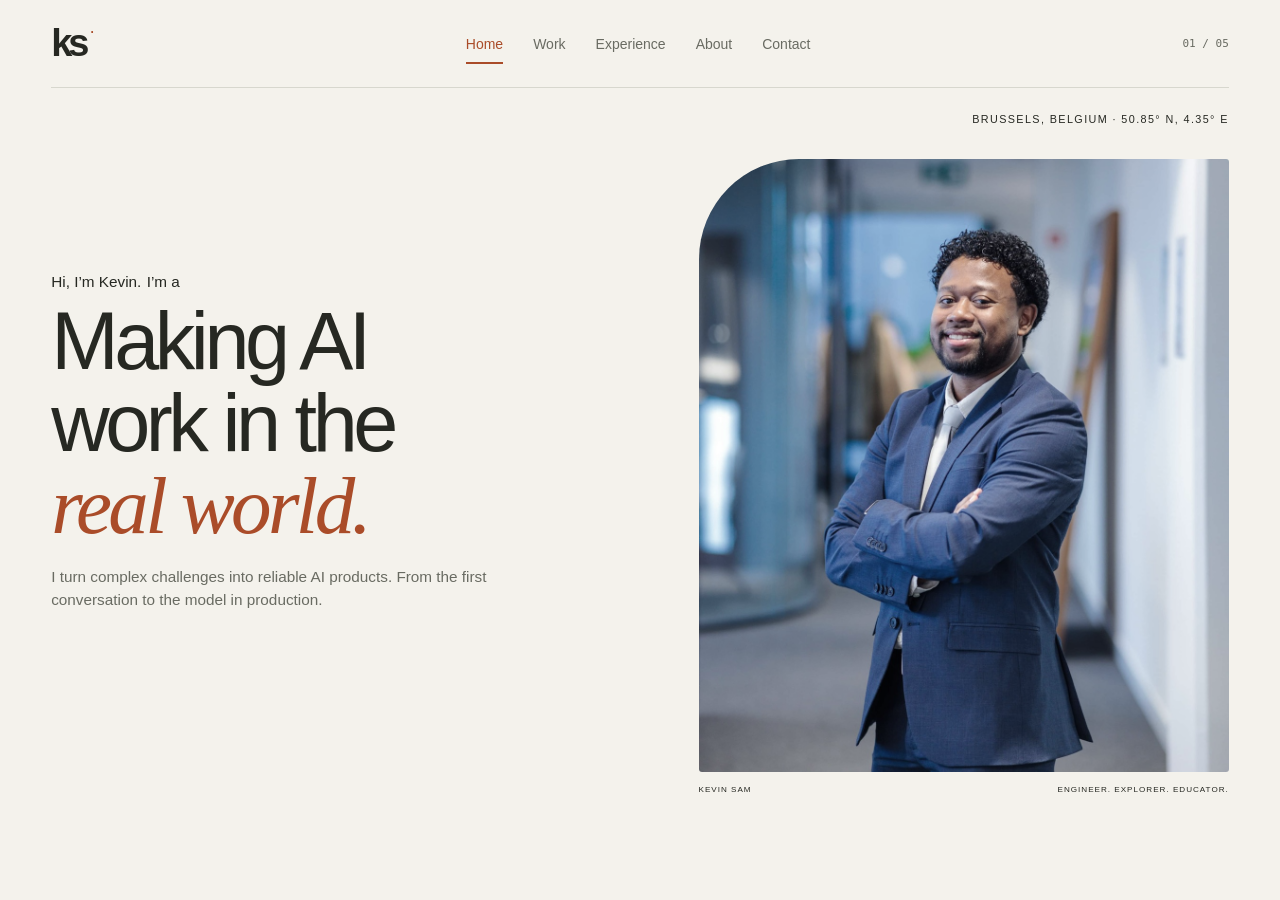
==== index.html @ be368ec9 "Initial portfolio site" ====
<!doctype html>
<html lang="en">
<head>
<meta charset="utf-8"><meta name="viewport" content="width=device-width, initial-scale=1">
<meta name="description" content="Kevin Sam — Forward Deployed AI Engineer in Brussels. Applied AI, machine learning, computer vision, and production systems.">
<meta name="theme-color" content="#f4f2ec"><title>Kevin Sam — Applied AI & Machine Learning</title>
<link rel="icon" href="assets/favicon.svg" type="image/svg+xml"><link rel="stylesheet" href="styles.css">
<script src="script.js" defer></script>
</head>
<body>
<a class="skip-link" href="#main">Skip to content</a>
<header class="header wrap"><a class="wordmark" href="#home" aria-label="Kevin Sam, home">ks<span aria-hidden="true">.</span></a><button class="menu-toggle" aria-expanded="false" aria-controls="slide-nav" aria-label="Open navigation menu"><span>Menu</span><span class="menu-symbol" aria-hidden="true">☰</span></button><nav id="slide-nav" aria-label="Slide navigation"><a href="#home">Home</a><a href="#work">Work</a><a href="#experience">Experience</a><a href="#about">About</a><a href="#contact">Contact</a></nav><span class="nav-counter" aria-hidden="true">01 / 05</span></header>
<main id="main" tabindex="-1">
<section id="home" class="hero wrap" aria-labelledby="hero-title">
<div class="hero-top"><span class="eyebrow location">BRUSSELS, BELGIUM · 50.85° N, 4.35° E</span></div>
<div class="hero-grid"><div class="hero-copy"><p class="intro"><span>Hi, I’m Kevin.</span> <span class="role-intro">I’m a <span class="role-rotation" aria-label="Data Scientist, ML Engineer, and Forward Deployed AI Engineer"><span aria-hidden="true">Data Scientist.</span><span aria-hidden="true">ML Engineer.</span><span aria-hidden="true">Forward Deployed AI Engineer.</span></span></span></p><h1 id="hero-title">Making AI<br>work in the<br><em>real world.</em></h1><p class="hero-description">I turn complex challenges into reliable AI products. From the first conversation to the model in production.</p></div><figure class="portrait"><img src="assets/kevin-sam.jpg" alt="Kevin Sam smiling, wearing a blue suit" width="1119" height="1400" fetchpriority="high"><figcaption><span>KEVIN SAM</span><span>ENGINEER. EXPLORER. EDUCATOR.</span></figcaption></figure></div>

</section>
<section id="work" class="section wrap" aria-labelledby="work-title"><div class="section-heading"><div><p class="eyebrow">01 / SELECTED WORK</p><h2 id="work-title">From possibility <br>to practice<span class="accent">.</span></h2></div><p>Applied AI across pharmaceutical manufacturing, critical infrastructure, and immersive technology.</p></div>
<div class="projects">
<article class="project"><div class="project-visual forecasting" aria-hidden="true"><div class="visual-top"><span>01 / TIME-SERIES</span><span>GSK</span></div><svg viewBox="0 0 500 170"><path class="grid" d="M0 30H500M0 85H500M0 140H500M75 0V170M175 0V170M275 0V170M375 0V170M475 0V170"/><path class="signal" d="M0 125L20 116 40 122 60 89 80 97 100 82 120 101 140 70 160 77 180 52 200 66 220 49 240 76 260 59 280 38 300 50 320 27"/><path class="prediction" d="M320 27L340 39 360 20 380 32 400 13 420 24 440 10 460 20 480 4 500 15"/><circle cx="320" cy="27" r="5"/></svg><span class="visual-caption">PATTERNS → PREDICTIONS</span></div><div class="project-info"><p class="eyebrow">PHARMACEUTICAL MANUFACTURING</p><h3>Forecasting & anomaly detection</h3><p>Developing predictive forecasting and real-time anomaly detection solutions for pharmaceutical manufacturing at GSK.</p><div class="tags"><span>Time-series</span><span>Machine learning</span></div></div></article>
<article class="project"><div class="project-visual vision" aria-hidden="true"><div class="visual-top"><span>02 / COMPUTER VISION</span><span>INFRABEL</span></div><div class="tracks"><i></i><i></i><i></i><i></i><i></i></div><div class="detection"><span>COMPONENT DETECTION</span><b>+</b></div><span class="visual-caption">SEE → UNDERSTAND</span></div><div class="project-info"><p class="eyebrow">RAILWAY INFRASTRUCTURE</p><h3>Seeing the details that matter</h3><p>Fine-tuned YOLO models on custom-annotated datasets for automated railway component defect detection.</p><div class="tags"><span>YOLO</span><span>LabelStudio</span><span>FiftyOne</span></div></div></article>
<article class="project"><div class="project-visual retrieval" aria-hidden="true"><div class="visual-top"><span>03 / GENERATIVE AI</span><span>GSK</span></div><svg class="rag-diagram" viewBox="0 0 380 220" role="img" aria-label="GSK document context and a user prompt feed an AI system, which returns an answer to users">
<defs><marker id="rag-arrow" markerWidth="7" markerHeight="7" refX="6" refY="3.5" orient="auto"><path d="m0 0 7 3.5-7 3.5" fill="currentColor"/></marker></defs>
<g fill="none" stroke="currentColor" stroke-width="1.8" stroke-linecap="round" stroke-linejoin="round">
<ellipse cx="48" cy="83" rx="24" ry="8"/><path d="M24 83v36c0 11 48 11 48 0V83M24 101c0 11 48 11 48 0"/>
<path d="M80 104h57" marker-end="url(#rag-arrow)"/>
<rect x="147" y="71" width="85" height="67" rx="13"/>
<!-- Brain on the left, computer circuitry on the right. -->
<path d="M189 83c-8-8-17-1-16 6-12-1-15 13-7 19-7 10 1 20 11 17 3 6 8 6 12 2V83ZM174 91c7 0 8 7 4 11m-12 6c7-2 12 2 11 8m0 9 5-6M197 85h22v20h-22zM208 105v9m-10 0h20M197 122h20m-19 6h9"/>
<path d="M241 104h57" marker-end="url(#rag-arrow)"/>
<circle cx="334" cy="91" r="13"/><path d="M309 128c0-28 50-28 50 0Z"/>
<rect x="144" y="13" width="91" height="29" rx="8"/><path d="M189 45v18" marker-end="url(#rag-arrow)"/>
</g><g fill="currentColor" text-anchor="middle" font-family="Arial, sans-serif" font-size="12"><text x="189" y="32">User prompt</text><text x="48" y="154">GSK document</text><text x="48" y="170">context</text><text x="189" y="160">AI</text><text x="334" y="160">Users</text><text x="270" y="91" font-size="10">Answer</text></g></svg><span class="visual-caption">CONTEXT → KNOWLEDGE</span></div><div class="project-info"><p class="eyebrow">APPLIED GENERATIVE AI</p><h3>Connecting knowledge with AI</h3><p>Developing retrieval-augmented generation systems, including a RAG anomaly platform, for pharmaceutical manufacturing.</p><div class="tags"><span>RAG</span><span>LLM systems</span></div></div></article>
<article class="project"><div class="project-visual spatial" aria-hidden="true"><div class="visual-top"><span>04 / IMMERSIVE TECHNOLOGY</span><span>INFRABEL</span></div><img class="unity-logo" src="assets/unity.svg" alt="Unity"><span class="visual-caption">GESTURE → MOVEMENT</span></div><div class="project-info"><p class="eyebrow">XR RESEARCH & ENGINEERING</p><h3>A more natural way to move</h3><p>Designed a novel hand-gesture VR locomotion system in Unity and C#, with a focus on reducing motion sickness.</p><div class="tags"><span>Unity</span><span>C#</span><span>Virtual reality</span></div></div></article>
</div><p class="work-note">Selected professional contributions. Visuals are conceptual illustrations.</p></section>
<section id="experience" class="experience section"><div class="wrap"><div class="section-heading"><div><p class="eyebrow">02 / EXPERIENCE</p><h2 id="experience-title">Built through <br>experience<span class="accent">.</span></h2></div></div>
<div class="experience-list">
<details name="career" open><summary><span class="exp-date">FEB 2025 — PRESENT</span><span class="exp-role"><strong>Forward Deployed AI Engineer</strong><span>GSK <span class="muted">via Cognizant</span></span></span><span class="exp-toggle" aria-hidden="true"></span></summary><div class="exp-body updated"><h3>AI for pharmaceutical manufacturing</h3><p>Work with stakeholders to turn operational challenges into production-grade AI products, leading delivery from discovery and modelling through engineering, deployment, and user adoption.</p><ul><li><strong>RAG:</strong> Implement retrieval-augmented generation to identify recurring anomalies across GSK sites.</li><li><strong>Real-time monitoring:</strong> Develop a tool to visualise and detect anomalies during batch manufacturing.</li><li><strong>Forecasting:</strong> Model optimal transfer times using time-series forecasting to optimise batch production.</li></ul><p class="exp-place">Full-time · Wavre, Belgium · Hybrid</p><div class="tags"><span>Applied AI</span><span>Azure Machine Learning</span><span>Time-series</span></div></div></details>
<details name="career"><summary><span class="exp-date">JAN 2025 — PRESENT</span><span class="exp-role"><strong>Associate – Data Science Community</strong><span>Cognizant</span></span><span class="exp-toggle" aria-hidden="true"></span></summary><div class="exp-body updated"><h3>Sharing knowledge, delivering applied AI</h3><ul><li>Participate in Cognizant’s global Data Science community, sharing knowledge and discussing complex technical challenges.</li><li>Present current projects and contribute to AI engineering best practices with colleagues.</li><li>Work on a long-term assignment at GSK, applying data science and engineering to pharmaceutical manufacturing.</li></ul><p class="exp-place">Full-time · Brussels, Belgium · Hybrid</p><div class="tags"><span>Consulting</span><span>Data science</span><span>Knowledge sharing</span></div></div></details>
<details name="career"><summary><span class="exp-date">SEP 2024 — JAN 2025</span><span class="exp-role"><strong>AI & Cybersecurity Consultant</strong><span>HeadMind Partners</span></span><span class="exp-toggle" aria-hidden="true"></span></summary><div class="exp-body updated"><h3>AI awareness and practical experimentation</h3><ul><li>Create and present cybersecurity awareness programmes focused on AI-related risks.</li><li>Prototype retrieval-augmented generation applications that let users chat with internal documents.</li><li>Research and develop deepfake generation and detection models as part of internal AI projects.</li></ul><p class="exp-place">Full-time · Brussels, Belgium · Hybrid</p><div class="tags"><span>Consulting</span><span>RAG</span><span>Deepfakes</span></div></div></details>
<details name="career"><summary><span class="exp-date">JAN 2024 — JUN 2024</span><span class="exp-role"><strong>AI Engineer</strong><span>Infrabel · Emerging ICT Team</span></span><span class="exp-toggle" aria-hidden="true"></span></summary><div class="exp-body updated"><h3>Exploring emerging technology for rail</h3><p>Worked in the Emerging ICT team, investigating how new technologies could support Infrabel.</p><ul><li><strong>Computer vision:</strong> Prepare datasets with LabelStudio and FiftyOne, then fine-tune YOLO models to detect defects in physical components.</li><li><strong>AIOps:</strong> Build ML pipelines in ElasticSearch for predictive maintenance of server infrastructure.</li><li><strong>Virtual reality:</strong> Develop a Unity environment for employee physical security awareness.</li><li><strong>Novel contribution:</strong> Design and implement hand-based VR locomotion to reduce motion sickness.</li></ul><p class="exp-place">Internship · Brussels, Belgium · Hybrid</p><div class="tags"><span>YOLO</span><span>ElasticSearch</span><span>Unity / C#</span></div></div></details>
<details name="career"><summary><span class="exp-date">SEP 2021 — PRESENT</span><span class="exp-role"><strong>Programming & AI Teacher</strong><span>Logiscool</span></span><span class="exp-toggle" aria-hidden="true"></span></summary><div class="exp-body updated"><h3>Learning by making</h3><p>Teach programming, data science, and AI to learners aged 6–18 through small projects and games they can test and showcase.</p><ul><li>Explain AI and machine learning fundamentals and help learners implement algorithms in Python.</li><li>Guide coding projects in JavaScript, Python, and the Scratch-like Scoolcode language.</li><li>Teach 2D and 3D game development with Unity/C# and Godot/Python.</li><li>Introduce younger children to technology and help them develop typing skills.</li></ul><p class="exp-place">Part-time · Brussels, Belgium</p><div class="tags"><span>Teaching</span><span>Python / JavaScript</span><span>Game development</span></div></div></details>
<details name="career"><summary><span class="exp-date">AUG 2022 — SEP 2023</span><span class="exp-role"><strong>IT Manager</strong><span>Solvay Consulting Club</span></span><span class="exp-toggle" aria-hidden="true"></span></summary><div class="exp-body updated"><h3>Technology meets student consulting</h3><ul><li>Contribute to the club’s rebranding by rebuilding its website.</li><li>Attend workshops on business games and consulting cases with BCG, Roland Berger, Capgemini, and Deloitte.</li></ul><p class="exp-place">Self-employed · Brussels, Belgium · Hybrid</p><div class="tags"><span>Webflow</span><span>Website development</span><span>Consulting</span></div></div></details>
</div></div></section>
<section id="about" class="section wrap"><div class="about-grid"><div><p class="eyebrow">03 / A LITTLE ABOUT ME</p><h2>Curiosity drives.<br>Engineering<br><em>makes it real.</em></h2></div><div class="about-copy"><p>I’m an ML engineer and data scientist based in Brussels, working at the intersection of research and real-world delivery.</p><p>My foundations are in classical machine learning, computer vision, and time-series modelling, complemented by hands-on work with generative AI and LLM systems. I enjoy taking an idea all the way through to something people can use.</p><p>Alongside engineering, I teach programming and AI to young learners. Making complex ideas understandable is part of the work.</p></div></div>
<div class="about-details"><div><h3 class="small-label">MY TOOLKIT</h3><dl class="toolkit"><div><dt>Machine learning</dt><dd>PyTorch · TensorFlow · Scikit-learn</dd></div><div><dt>Vision & generative AI</dt><dd>YOLO · HuggingFace · LangChain · RAG</dd></div><div><dt>Data & production</dt><dd>Azure ML · Docker · ElasticSearch · PySpark · SQL · CI/CD</dd></div><div><dt>Programming</dt><dd>Python · JavaScript · C# · SQL · Bash · Lisp-family</dd></div><div><dt>XR &amp; Game Development</dt><dd>Unity · Godot</dd></div></dl></div><div><h3 class="small-label">EDUCATION</h3><div class="education"><h4>M.Sc. Engineering: Computer Science – AI</h4><p>Vrije Universiteit Brussel · 2021–2024</p><span class="honour">Cum Laude · GPA 76%</span><h4>B.Sc. Computer Science</h4><p>Vrije Universiteit Brussel · 2018–2021</p></div><h3 class="small-label language-label">LANGUAGES</h3><p class="languages">French & Dutch <span>Native (C2)</span><br>English <span>Professional (C2)</span> · German <span>A2</span></p></div></div></section>
<section id="contact" class="contact"><div class="wrap"><p class="eyebrow">04 / GET IN TOUCH</p><div class="contact-heading"><h2>Good things start<br>with a <em>conversation.</em></h2></div><div class="contact-links">
<a class="email" href="mailto:kevinbel69@outlook.com"><svg class="contact-icon" viewBox="0 0 24 24" fill="none" stroke="currentColor" stroke-width="1.6" stroke-linecap="round" stroke-linejoin="round" aria-hidden="true" focusable="false"><rect x="3" y="5" width="18" height="14" rx="2"/><path d="m3 6 9 7 9-7"/></svg><span>kevinbel69@outlook.com</span></a>
<a href="https://linkedin.com/in/kevin-sam-0a39a8206" target="_blank" rel="noopener noreferrer"><svg class="contact-icon" viewBox="0 0 24 24" fill="currentColor" aria-hidden="true" focusable="false"><path d="M20.45 2H3.55A1.55 1.55 0 0 0 2 3.55v16.9A1.55 1.55 0 0 0 3.55 22h16.9A1.55 1.55 0 0 0 22 20.45V3.55A1.55 1.55 0 0 0 20.45 2ZM8 19H5V9h3ZM6.5 7.7A1.75 1.75 0 1 1 6.5 4.2a1.75 1.75 0 0 1 0 3.5ZM19 19h-3v-5.2c0-1.3-.5-2.1-1.6-2.1-1.2 0-1.9.8-1.9 2.1V19h-3V9h2.9v1.4c.5-.9 1.5-1.7 3-1.7 2.4 0 3.6 1.5 3.6 4.3Z"/></svg><span>LinkedIn</span></a>
<a href="https://github.com/Pexmachine" target="_blank" rel="noopener noreferrer"><svg class="contact-icon" viewBox="0 0 24 24" fill="currentColor" aria-hidden="true" focusable="false"><path d="M12 .75a11.25 11.25 0 0 0-3.56 21.92c.56.1.77-.24.77-.54v-2.1c-3.13.68-3.79-1.33-3.79-1.33-.51-1.3-1.25-1.65-1.25-1.65-1.02-.7.08-.69.08-.69 1.13.08 1.73 1.16 1.73 1.16 1 1.72 2.64 1.22 3.28.93.1-.73.39-1.23.71-1.51-2.5-.28-5.13-1.25-5.13-5.56 0-1.23.44-2.23 1.16-3.02-.12-.28-.5-1.43.11-2.98 0 0 .95-.3 3.1 1.15a10.8 10.8 0 0 1 5.64 0c2.15-1.46 3.09-1.15 3.09-1.15.62 1.55.23 2.7.12 2.98.72.79 1.15 1.79 1.15 3.02 0 4.32-2.63 5.27-5.14 5.55.4.35.76 1.03.76 2.08v3.12c0 .3.2.65.78.54A11.25 11.25 0 0 0 12 .75Z"/></svg><span>GitHub</span></a>
<a href="output/pdf/Kevin_Sam_CV_2026.pdf" download><svg class="contact-icon" viewBox="0 0 24 24" fill="none" stroke="currentColor" stroke-width="1.6" stroke-linecap="round" stroke-linejoin="round" aria-hidden="true" focusable="false"><path d="M12 3v12m-4-4 4 4 4-4M4 16v4h16v-4"/></svg><span>Download CV</span></a>
</div><footer><span>© <span id="year">2026</span> Kevin Sam</span><span>Brussels, Belgium</span></footer></div></section>
</main><button class="next-slide" aria-label="Next slide"><span class="next-label">Next: Work</span><span aria-hidden="true">→</span></button><p class="slide-announcement" role="status" aria-live="polite"></p></body></html>
---- styles.css ----
:root{--paper:#f4f2ec;--ink:#262822;--muted:#696b62;--accent:#aa4c29;--line:#d7d7ce}*{box-sizing:border-box}html{scroll-behavior:smooth;scroll-padding-top:30px}body{margin:0;background:var(--paper);color:var(--ink);font-family:Arial,Helvetica,sans-serif;-webkit-font-smoothing:antialiased}a{color:inherit;text-decoration:none}button,a,summary{-webkit-tap-highlight-color:transparent}a:focus-visible,summary:focus-visible{outline:2px solid var(--accent);outline-offset:6px}a:hover{color:var(--accent)}::selection{background:#eac2a9}.wrap{max-width:1280px;width:calc(100% - 112px);margin-inline:auto}.header{height:110px;display:flex;align-items:center;justify-content:space-between;border-bottom:1px solid var(--line)}.wordmark{font-size:38px;font-weight:800;letter-spacing:-4px}.wordmark span{font-size:12px;letter-spacing:0;vertical-align:top;margin-left:5px}.header nav{display:flex;gap:36px;font-size:14px}.contact-nav{font-size:14px}.contact-nav span{margin-left:18px}.hero{padding-top:35px}.eyebrow,.small-label{font-size:11px;letter-spacing:1.4px;line-height:1.5;font-weight:500}.hero-top{display:flex;justify-content:space-between}.dot{display:inline-block;width:7px;height:7px;background:var(--accent);border-radius:50%;margin-right:9px}.hero-grid{display:grid;grid-template-columns:1.2fr 1fr;gap:70px;align-items:center;padding:42px 0 45px}.intro{font-size:19px;margin:0 0 20px}h1{font-size:clamp(60px,6.8vw,98px);line-height:1.01;font-weight:500;letter-spacing:-5px;margin:0}em{font-family:Georgia,'Times New Roman',serif;font-weight:400;color:var(--accent);letter-spacing:-.045em}h1 em{white-space:nowrap}.hero-description{color:var(--muted);font-size:17px;line-height:1.7;max-width:360px;margin:28px 0}.button{display:inline-flex;justify-content:space-between;gap:40px;background:var(--ink);color:var(--paper);padding:18px 23px;font-size:13px;border-radius:3px;transition:background .2s}.button:hover{color:#fff;background:var(--accent)}.portrait{position:relative;margin:0;padding:0 0 26px 0}.portrait img{width:100%;height:530px;object-fit:cover;object-position:center 38%;display:block;border-radius:100px 3px 3px 3px;filter:saturate(.72)}.portrait figcaption{display:flex;justify-content:space-between;font-size:9px;letter-spacing:1px;margin-top:13px;gap:10px}.portrait-mark{position:absolute;bottom:0;left:-42px;font-size:100px;line-height:1;color:var(--accent)}.hero-bottom{border-top:1px solid var(--line);border-bottom:1px solid var(--line);display:flex;align-items:center;justify-content:space-between;padding:24px 0;gap:20px;font-size:13px}.hero-bottom p{margin:0}.small-label{display:block;color:var(--muted);margin:0 0 10px}.hero-bottom .small-label{font-size:9px;margin-bottom:6px}.muted{color:var(--muted)}.hero-bottom a{white-space:nowrap}.hero-bottom a span{margin-left:25px}.section{padding-top:105px;padding-bottom:105px}.section-heading{display:flex;justify-content:space-between;align-items:flex-end;gap:50px;margin-bottom:48px}h2{font-size:clamp(38px,4.3vw,60px);font-weight:400;line-height:1.08;letter-spacing:-2.5px;margin:20px 0 0}.accent{color:var(--accent)}.section-heading>p{max-width:290px;color:var(--muted);font-size:15px;line-height:1.7;margin:0 0 5px}.projects{display:grid;grid-template-columns:1fr 1fr;gap:48px 32px}.project-visual{height:270px;position:relative;overflow:hidden;padding:23px}.visual-top{display:flex;justify-content:space-between;font-family:monospace;font-size:10px;letter-spacing:1px;position:relative;z-index:2}.visual-caption{position:absolute;bottom:21px;left:23px;font-family:monospace;font-size:10px;letter-spacing:1px}.forecasting{background:#e8e4d8;color:#575d4b}.forecasting svg{position:absolute;left:0;top:67px;width:100%;height:156px;overflow:visible}.grid{stroke:#d6d4c7;fill:none}.signal{stroke:#66745b;fill:none;stroke-width:2.5}.prediction{stroke:#aa4c29;fill:none;stroke-width:2;stroke-dasharray:5 5}.forecasting circle{fill:#aa4c29}.vision{background:#dce2df;color:#34594e}.tracks{position:absolute;top:45px;left:32%;height:260px;width:160px;transform:rotate(35deg);border-inline:6px solid #8b9e94;display:flex;flex-direction:column;justify-content:space-around}.tracks i{height:9px;background:#9aaa9f;margin-inline:-25px}.detection{position:absolute;top:100px;left:38%;width:110px;height:90px;border:1.5px solid #35634c;background:#d9e2d03d;display:grid;place-content:center}.detection span{position:absolute;top:-17px;left:-1px;font:8px monospace;white-space:nowrap;background:#34594e;color:white;padding:3px}.detection b{font:22px monospace}.retrieval{background:#e9ddd5;color:#785243}.rag-flow{display:flex;align-items:center;justify-content:center;height:173px}.rag-flow>span:not(.flow-line){width:70px;height:70px;display:grid;place-content:center;border:1px solid #ba9c88;border-radius:12px;font-size:35px}.rag-flow .rag-core{background:#a35536;color:#f4e5d6;border:0;font-size:58px}.flow-line{width:50px;border-top:1px dashed #a7775b}.spatial{background:#333d3b;color:#e4e7da}.orbit{position:absolute;border:1px solid #83938b;border-radius:50%;width:240px;height:95px;top:90px;left:calc(50% - 120px)}.orbit-two{transform:rotate(60deg)}.orbit-three{transform:rotate(-60deg)}.spatial-center{position:absolute;top:111px;left:calc(50% - 15px);font-size:44px;color:#d2c8a5}.project-info{padding-top:22px}.project-info .eyebrow{font-size:9px;color:var(--muted);margin:0 0 10px}h3{font-weight:500}.project-info h3{font-size:24px;letter-spacing:-.7px;margin:0 0 14px}.project-info>p:not(.eyebrow){color:var(--muted);font-size:14px;line-height:1.7;max-width:470px;margin:0}.tags{display:flex;flex-wrap:wrap;gap:8px;margin-top:20px}.tags span{border:1px solid var(--line);border-radius:20px;padding:6px 11px;font-size:10px;color:#5b5e53}.work-note{font-size:11px;color:var(--muted);margin:35px 0 0}.experience{background:#eae9e1}.experience-list{border-top:1px solid #cccec2}.experience details{border-bottom:1px solid #cccec2}.experience summary{list-style:none;cursor:pointer;display:grid;grid-template-columns:26% 1fr 30px;gap:15px;padding:27px 0;align-items:start}.experience summary::-webkit-details-marker{display:none}.exp-date{font-family:monospace;font-size:10px;letter-spacing:.3px;padding-top:6px;color:var(--muted)}.exp-role{display:flex;flex-direction:column;gap:9px}.exp-role strong{font-size:21px;font-weight:400;letter-spacing:-.5px}.exp-role>span{font-size:13px;color:var(--muted)}.exp-toggle{height:25px;width:25px;position:relative}.exp-toggle:before,.exp-toggle:after{content:'';position:absolute;top:12px;left:6px;width:13px;height:1px;background:var(--ink)}.exp-toggle:after{transform:rotate(90deg)}details[open] .exp-toggle:after{transform:rotate(0)}.exp-body{padding:0 65px 28px 27.3%;font-size:14px;line-height:1.75;color:var(--muted)}.exp-body p{margin-top:0}.exp-body ul{padding-left:17px;margin:0}.exp-body li+li{margin-top:8px}.exp-place{font-size:11px;margin:18px 0 0!important}.about-grid{display:grid;grid-template-columns:1fr 1fr;gap:70px}.about-copy{padding-top:26px}.about-copy p{color:var(--muted);font-size:15px;line-height:1.8;margin:0 0 19px}.about-copy p:first-child{color:var(--ink);font-size:20px;line-height:1.55;letter-spacing:-.3px}.about-details{display:grid;grid-template-columns:1fr 1fr;gap:70px;margin-top:60px;padding-top:35px;border-top:1px solid var(--line)}.toolkit{margin:25px 0 0}.toolkit>div{margin-bottom:19px}.toolkit dt{font-size:13px;margin-bottom:7px}.toolkit dd{margin:0;color:var(--muted);font-size:13px;line-height:1.7}.education h4{font-size:14px;font-weight:500;margin:25px 0 8px}.education p{font-size:12px;color:var(--muted);margin:0 0 10px}.honour{font-size:11px;color:var(--accent)}.language-label{margin-top:30px}.languages{font-size:12px;line-height:2}.languages span{color:var(--muted)}.contact{background:#282d27;color:#f1f0e6;padding:75px 0 0}.contact .eyebrow{color:#b6bcae}.contact-heading{display:flex;justify-content:space-between;align-items:center;gap:25px}.contact h2{font-size:clamp(40px,5.5vw,76px);letter-spacing:-3px}.contact h2 em{color:#d1b696}.contact-arrow{width:95px;height:95px;display:grid;place-content:center;border:1px solid #68715f;border-radius:50%;font-size:55px;font-weight:300}.contact-arrow:hover{color:var(--ink);background:#d1b696}.contact-links{display:flex;flex-direction:column;align-items:flex-start;gap:8px;margin:42px 0 68px}.contact-links>a{display:inline-flex;align-items:center;gap:13px;min-height:44px;max-width:100%;font-size:15px}.contact-icon{width:21px;height:21px;flex:0 0 21px}.contact-links>a span{overflow-wrap:anywhere}.email{font-size:21px;letter-spacing:-.5px;border-bottom:1px solid #87907e;padding-bottom:6px}.contact a:hover{color:#d1b696}.contact footer{border-top:1px solid #48513f;display:flex;justify-content:space-between;padding:25px 0;font-size:10px;color:#b6bcae}.skip-link{position:fixed;top:-60px;left:10px;background:var(--ink);color:white;padding:12px;z-index:10}.skip-link:focus{top:10px}@media(min-width:1500px){.hero-grid{gap:110px}.portrait img{height:580px}}@media(max-width:1000px){.wrap{width:calc(100% - 64px)}.hero-grid{gap:40px}h1{font-size:70px;letter-spacing:-4px}.portrait img{height:475px}.location{font-size:9px}.portrait figcaption{font-size:8px}.portrait figcaption span:last-child{display:none}.hero-description{font-size:15px}.section{padding-block:80px}.exp-role strong{font-size:18px}.contact-links{align-items:flex-start}.email{font-size:18px}}@media(max-width:700px){.wrap{width:calc(100% - 40px)}.header{height:82px}.wordmark{font-size:32px}.header nav{gap:18px;font-size:12px}.contact-nav{display:none}.hero{padding-top:25px}.hero-top .eyebrow{font-size:9px}.location{display:none}.hero-grid{grid-template-columns:1fr;padding-top:35px;gap:35px}.intro{font-size:17px;margin-bottom:18px}h1{font-size:clamp(60px,12vw,82px);letter-spacing:-3.5px}.hero-description{max-width:330px;margin:24px 0}.portrait{margin-left:25px}.portrait img{height:440px;border-top-left-radius:75px;object-position:center 35%}.portrait figcaption span:last-child{display:block}.portrait-mark{font-size:80px;left:-28px}.hero-bottom{align-items:flex-start;gap:15px;font-size:11px}.hero-bottom p{max-width:220px;line-height:1.6}.hero-bottom p>.muted{display:block}.hero-bottom a{padding-top:4px}.hero-bottom a span{margin-left:5px}.section{padding-block:65px}.section-heading{display:block;margin-bottom:30px}.section-heading>p{margin-top:22px;max-width:360px;font-size:14px}h2{font-size:41px;letter-spacing:-1.8px}.projects{grid-template-columns:1fr;gap:38px}.project-visual{height:250px}.project-info h3{font-size:23px}.work-note{line-height:1.6}.experience summary{grid-template-columns:1fr 25px;gap:8px;padding:23px 0}.exp-date{grid-column:1}.exp-role{grid-row:2;gap:8px}.exp-toggle{grid-column:2;grid-row:2}.exp-role strong{font-size:19px;line-height:1.35}.exp-body{padding:0 10px 23px 0;font-size:13px}.about-grid,.about-details{grid-template-columns:1fr;gap:20px}.about-copy{padding-top:12px}.about-details{margin-top:30px;gap:25px}.contact{padding-top:55px}.contact h2{font-size:43px;letter-spacing:-1.8px}.contact-heading{position:relative;display:block;padding-bottom:75px}.contact-arrow{width:55px;height:55px;font-size:33px;position:absolute;bottom:0;right:0}.contact-links{margin:20px 0 45px}.email{font-size:20px}.contact footer{gap:20px;flex-wrap:wrap;line-height:1.6}.contact footer span:nth-child(2){display:none}}@media(prefers-reduced-motion:reduce){html{scroll-behavior:auto}*{transition:none!important}}
/* Let grid items shrink to narrow phone widths rather than their intrinsic content size. */
.projects>*,.hero-grid>*,.about-grid>*,.about-details>*{min-width:0}.visual-top{gap:12px}.visual-top span:last-child{flex-shrink:0}.wordmark span{color:var(--accent)}
@media(max-width:360px){h1{font-size:54px}.portrait figcaption span:last-child{display:none}.contact h2{font-size:38px}.email{font-size:18px}.hero-bottom{font-size:10px}.visual-top{font-size:9px;letter-spacing:.4px}.header nav{gap:14px}.exp-role strong{font-size:18px}}

/* Slide navigation enhances the document; each slide can scroll on small screens. */
.menu-toggle,.next-slide,.nav-counter{display:none}
.slide-announcement{position:absolute;width:1px;height:1px;overflow:hidden;clip-path:inset(50%);white-space:nowrap}
.deck{height:100dvh;overflow:hidden}
.deck .header{position:fixed;top:0;left:0;right:0;height:88px;z-index:20;background:var(--paper)}
.deck .header nav{gap:30px;align-items:center}
.deck .header nav a{position:relative;padding:16px 0;color:var(--muted)}
.deck .header nav a[aria-current="page"]{color:var(--accent)}
.deck .header nav a[aria-current="page"]:after{content:'';position:absolute;bottom:4px;left:0;right:0;height:2px;background:var(--accent)}
.deck .nav-counter{display:block;font:11px monospace;color:var(--muted)}
.deck main{position:fixed;inset:88px 0 0;overflow:hidden}
.deck main>section{position:absolute;inset:0;max-height:100%;overflow:auto;overscroll-behavior:contain;scrollbar-width:thin;padding-top:40px;padding-bottom:100px}
.deck main>section[hidden]{display:none!important}
.deck main>section.is-active{z-index:2}
.deck .hero-grid{padding:26px 0;gap:60px}
.deck .hero h1{font-size:clamp(52px,6.8vh,88px)}
.deck .hero .portrait img{height:clamp(300px,48vh,510px)}
.deck .hero .hero-description{margin:18px 0;font-size:15px}
.deck .hero .intro{margin-bottom:12px}
.deck .hero-bottom{padding:17px 0}
.deck .section-heading{margin-bottom:35px}
.deck .next-slide{position:fixed;right:30px;bottom:22px;z-index:10;display:flex;align-items:center;gap:24px;padding:14px 21px;border:1px solid #ffffff30;border-radius:50px;background:#282d27;color:#f4f2ec;font:13px Arial,sans-serif;box-shadow:0 4px 22px #0002;cursor:pointer;opacity:0;visibility:hidden;transform:translateY(8px);transition:opacity .7s,transform .7s,visibility .7s}
.deck .next-slide[hidden]{display:none}
.deck .next-slide.is-ready{opacity:1;visibility:visible;transform:translateY(0);animation:gentle-hint 3s 1s ease-in-out infinite}
.deck .next-slide:hover,.deck .next-slide:focus-visible{animation:none;background:var(--accent);outline:2px solid #d1b696;outline-offset:4px}
@keyframes gentle-hint{0%,100%{opacity:1;box-shadow:0 4px 22px #0002}50%{opacity:.7;box-shadow:0 4px 28px #aa4c2940}}
@media(max-width:700px){
  .deck .header{height:0;border:0;background:none;pointer-events:none}
  .deck .header .wordmark,.deck .nav-counter{display:none}
  .deck .menu-toggle{display:flex;align-items:center;gap:10px;position:fixed;top:16px;right:18px;padding:11px 14px;border:1px solid #c5c7ba80;border-radius:25px;background:#f4f2ecd9;backdrop-filter:blur(12px);color:var(--ink);font:12px Arial,sans-serif;cursor:pointer;pointer-events:auto;box-shadow:0 2px 15px #0001}
  .menu-symbol{font-size:14px}
  .deck .header nav{display:none;position:fixed;top:67px;right:18px;width:210px;padding:16px 23px;flex-direction:column;align-items:stretch;gap:0;border:1px solid var(--line);border-radius:15px;background:#f4f2ecf5;box-shadow:0 12px 40px #0002;backdrop-filter:blur(16px);pointer-events:auto}
  .deck .header.menu-open nav{display:flex;animation:menu-appear .22s ease-out}
  .deck .header nav a{padding:14px 0}
  .deck main{top:0}
  .deck main>section{padding-top:78px;padding-bottom:100px}
  .deck .hero-grid{gap:22px;padding-top:23px}
  .deck .hero h1{font-size:clamp(46px,9.4vw,60px);letter-spacing:-2.5px}
  .deck .hero .portrait img{height:300px}
  .deck .hero .hero-description{font-size:14px;line-height:1.6;max-width:340px}
  .deck .hero .intro{font-size:15px}
  .deck .hero .button{padding:13px 18px}
  .deck .next-slide{right:18px;bottom:18px;font-size:12px;padding:13px 18px}
}
@keyframes menu-appear{from{opacity:0;transform:translateY(-6px)}to{opacity:1;transform:translateY(0)}}
@media(prefers-reduced-motion:reduce){.deck .next-slide.is-ready,.deck .header.menu-open nav{animation:none}.deck .next-slide{transition:none}}

.deck main>section:focus,.deck main h1[tabindex="-1"]:focus,.deck main h2[tabindex="-1"]:focus{outline:none}

/* Use the available display area instead of capping every slide at 1280px. */
.deck .next-slide{left:50%;right:auto;bottom:max(22px,env(safe-area-inset-bottom));transform:translate(-50%,8px);min-width:180px;justify-content:center;font-size:14px;padding:16px 25px}
.deck .next-slide.is-ready{transform:translate(-50%,0)}
@media(min-width:1100px){
  .deck{--slide-gutter:clamp(40px,4vw,140px)}
  .deck .wrap{width:calc(100% - 2 * var(--slide-gutter));max-width:none}
  .deck main>section{padding-top:clamp(28px,3.5vh,64px);padding-bottom:100px}
  .deck .hero{display:flex;flex-direction:column}
  .deck .hero-grid{flex:1;min-height:490px;grid-template-columns:1.1fr 1fr;gap:clamp(60px,6vw,160px);padding-block:clamp(24px,3vh,48px)}
  .deck .hero h1{font-size:clamp(64px,min(7.2vw,10vh),150px);letter-spacing:-.055em}
  .deck .hero .portrait{display:flex;flex-direction:column;align-self:stretch;min-height:0;padding-bottom:0}
  .deck .hero .portrait img{height:0;min-height:340px;flex:1;object-position:center 35%}
  .deck .hero .portrait figcaption{flex-shrink:0;font-size:clamp(9px,.65vw,13px)}
  .deck .hero .hero-description{font-size:clamp(16px,1.15vw,23px);max-width:32em;margin-block:clamp(18px,2.5vh,36px)}
  .deck .hero .intro{font-size:clamp(19px,1.4vw,28px)}
  .deck .hero-bottom{flex-shrink:0;padding-block:clamp(17px,2vh,30px);font-size:clamp(13px,1vw,19px)}
  .deck h2{font-size:clamp(48px,min(4.5vw,7vh),96px)}
  .deck .eyebrow,.deck .small-label{font-size:clamp(11px,.8vw,16px)}
  .deck .section-heading>p{font-size:clamp(15px,1.05vw,21px);max-width:29em}
  .deck .experience>.wrap{display:flex;flex-direction:column;min-height:100%}
  .deck .experience-list{flex:1;display:flex;flex-direction:column}
  .deck .experience details{flex:1;display:flex;flex-direction:column;justify-content:center}
  .deck .experience summary{padding-block:clamp(22px,2.5vh,44px)}
  .deck .exp-role strong{font-size:clamp(21px,1.5vw,30px)}
  .deck .exp-role>span,.deck .exp-body{font-size:clamp(14px,1vw,20px)}
  .deck .exp-date{font-size:clamp(11px,.8vw,16px)}
  .deck #about{display:flex;flex-direction:column;justify-content:space-between;gap:clamp(30px,5vh,80px)}
  .deck .about-details{margin-top:0;padding-top:clamp(30px,4vh,65px)}
  .deck .about-copy p{font-size:clamp(16px,1.15vw,23px);max-width:58ch}
  .deck .about-copy p:first-child{font-size:clamp(22px,1.65vw,33px)}
  .deck .toolkit dt,.deck .education h4{font-size:clamp(15px,1.1vw,22px)}
  .deck .toolkit dd,.deck .education p,.deck .languages{font-size:clamp(14px,1vw,20px)}
  .deck .toolkit>div{margin-bottom:clamp(19px,2.5vh,38px)}
  .deck .contact>.wrap{min-height:100%;display:flex;flex-direction:column}
  .deck .contact-heading{flex:1}
  .deck .contact h2{font-size:clamp(64px,min(6vw,11vh),144px)}
  .deck .contact-links{flex:1;justify-content:center;gap:clamp(8px,1.5vh,24px);margin-block:clamp(25px,4vh,60px)}
  .deck .contact-links>a{font-size:clamp(17px,1.4vw,28px);min-height:48px;gap:18px}
  .deck .contact-icon{width:26px;height:26px;flex-basis:26px}
  .deck .project-visual{height:clamp(240px,28vh,440px)}
  .deck .project-info h3{font-size:clamp(24px,1.8vw,36px)}
  .deck .project-info>p:not(.eyebrow){font-size:clamp(15px,1.1vw,22px);max-width:60ch}
}
@media(max-width:700px){.deck .next-slide{bottom:max(18px,env(safe-area-inset-bottom));font-size:13px;padding:14px 22px;min-width:170px}}

.deck .next-slide.home-next{position:relative;left:auto;right:auto;bottom:auto;width:fit-content;margin:26px auto 0;transform:translateY(8px)}
.deck .next-slide.home-next.is-ready{transform:translateY(0)}

/* Project illustrations share a centered drawing area. */
.project-visual{display:flex;align-items:center;justify-content:center}
.visual-top{position:absolute;top:20px;left:20px;right:20px}
.forecasting svg{left:50%;top:50%;transform:translate(-50%,-50%);width:88%;height:65%}
.tracks{left:calc(50% - 80px);top:calc(50% - 130px)}
.detection{left:calc(50% - 55px);top:calc(50% - 45px)}
.rag-diagram{display:block;width:95%;height:78%;overflow:visible}
.unity-logo{display:block;width:38%;height:55%;object-fit:contain;filter:brightness(0) invert(1);opacity:.88}
.exp-body h3{font-size:22px;color:var(--ink);margin:0 0 18px;letter-spacing:-.5px}
.deck .next-slide.home-next{margin-left:0;margin-right:0}

/* Desktop: every section is a single viewport, including its detail view. */
@media(min-width:701px){
 .deck{--slide-gutter:clamp(28px,4vw,120px)}
 .deck .wrap{width:calc(100% - 2 * var(--slide-gutter));max-width:none}
 .deck main>section{padding-top:clamp(18px,2.5vh,42px);padding-bottom:84px;overflow:hidden}
 .deck .section-heading{margin-bottom:clamp(12px,2vh,28px);flex-shrink:0}
 .deck .section-heading h2{font-size:clamp(28px,4.5vh,66px);margin-top:8px;line-height:1.05}
 .deck .section-heading h2 br{display:none}
 .deck .section-heading>p{font-size:clamp(12px,1.5vh,19px);max-width:34em;line-height:1.5}
 .deck .eyebrow,.deck .small-label{font-size:clamp(9px,1.2vh,15px);margin-block:0 10px}
 .deck .hero{display:flex;flex-direction:column}
 .deck .hero-grid{flex:1;min-height:0;grid-template-columns:1.1fr 1fr;padding-block:clamp(14px,2.5vh,36px);gap:clamp(30px,5vw,120px)}
 .deck .hero h1{font-size:clamp(36px,min(7vw,9vh),130px);line-height:1.01}
 .deck .hero .intro{font-size:clamp(14px,2vh,26px);margin-bottom:10px}
 .deck .hero .hero-description{font-size:clamp(12px,1.7vh,23px);line-height:1.5;margin-block:clamp(10px,2vh,24px);max-width:34em}
 .deck .hero .portrait{align-self:stretch;min-height:0;display:flex;flex-direction:column;padding-bottom:0}
 .deck .hero .portrait img{height:0;min-height:0;flex:1;object-position:center 35%}
 .deck .hero .portrait figcaption{font-size:clamp(8px,.9vh,12px);flex-shrink:0}
 .deck .hero-bottom{padding-block:clamp(10px,1.5vh,20px);font-size:clamp(11px,1.5vh,18px);flex-shrink:0}
 .deck .next-slide.home-next{margin-top:16px}
 .deck #work{display:flex;flex-direction:column}
 .deck .projects{flex:1;min-height:0;grid-template-rows:repeat(2,minmax(0,1fr));gap:clamp(14px,2vh,30px)}
 .deck .project{display:grid;grid-template-columns:42% 1fr;gap:clamp(12px,1.3vw,25px);min-height:0;align-items:center}
 .deck .project-visual{height:100%;min-height:0;width:100%;padding:0}
 .deck .visual-top{top:12px;left:12px;right:12px;font-size:clamp(7px,.65vw,10px);letter-spacing:.3px}
 .deck .visual-caption{bottom:12px;left:12px;font-size:clamp(7px,.65vw,10px);letter-spacing:.3px}
 .deck .project-info{padding:0}
 .deck .project-info .eyebrow{font-size:clamp(8px,1vh,12px);margin-bottom:8px;letter-spacing:.6px}
 .deck .project-info h3{font-size:clamp(16px,2.2vh,30px);line-height:1.15;margin-bottom:10px}
 .deck .project-info>p:not(.eyebrow){font-size:clamp(11px,1.5vh,20px);line-height:1.5}
 .deck .tags{margin-top:12px;gap:5px}
 .deck .tags span{font-size:clamp(9px,1.1vh,14px);padding:4px 8px}
 .deck .work-note{margin:12px 0 0;font-size:10px;flex-shrink:0}
 .deck .experience>.wrap{height:100%;min-height:0;display:flex;flex-direction:column}
 .deck .experience-list{position:relative;flex:1;min-height:0;display:flex;flex-direction:column;border-top:0}
 .deck .experience details{display:block;flex:1;width:43%;border-bottom:1px solid #cccec2;min-height:0}
 .deck .experience summary{height:100%;grid-template-columns:1fr 22px;align-content:center;gap:5px;padding:10px 18px 10px 0}
 .deck .exp-date{grid-column:1;grid-row:1;padding:0;font-size:clamp(9px,1.15vh,14px)}
 .deck .exp-role{grid-column:1;grid-row:2;gap:5px}
 .deck .exp-role strong{font-size:clamp(14px,1.85vh,25px);line-height:1.2}
 .deck .exp-role>span{font-size:clamp(11px,1.4vh,18px)}
 .deck .exp-toggle{grid-column:2;grid-row:2}
 .deck details[open] summary{color:var(--accent)}
 .deck .exp-body{position:absolute;left:47%;right:0;top:0;bottom:0;border-left:1px solid #cccec2;padding:clamp(12px,2vh,28px) 0 clamp(10px,2vh,24px) clamp(20px,3vw,60px);font-size:clamp(12px,1.65vh,22px);line-height:1.55;display:flex;flex-direction:column;justify-content:center}
 .deck details:not([open]) .exp-body{display:none}
 .deck .exp-body h3{font-size:clamp(20px,2.8vh,38px);margin-bottom:clamp(12px,2vh,26px)}
 .deck .exp-body li+li{margin-top:clamp(6px,1.2vh,16px)}
 .deck .exp-place{font-size:clamp(10px,1.3vh,16px);margin-top:14px!important}
 .deck #about{display:flex;flex-direction:column;justify-content:space-between;gap:clamp(12px,2vh,30px)}
 .deck .about-grid{gap:4vw;grid-template-columns:1fr 1.1fr}
 .deck #about h2{font-size:clamp(30px,5.7vh,80px);margin-top:12px}
 .deck .about-copy{padding-top:0}
 .deck .about-copy p{font-size:clamp(12px,1.65vh,22px);line-height:1.5;margin-bottom:12px}
 .deck .about-copy p:first-child{font-size:clamp(16px,2.3vh,30px);line-height:1.4}
 .deck .about-details{margin-top:0;padding-top:clamp(14px,2vh,28px);gap:4vw}
 .deck .toolkit{margin-top:12px}
 .deck .toolkit>div{margin-bottom:clamp(8px,1.5vh,20px)}
 .deck .toolkit dt,.deck .education h4{font-size:clamp(12px,1.6vh,22px);margin-bottom:5px}
 .deck .toolkit dd,.deck .education p,.deck .languages{font-size:clamp(11px,1.4vh,19px);line-height:1.5}
 .deck .education h4{margin-top:12px}
 .deck .language-label{margin-top:15px}
 .deck .contact>.wrap{height:100%;min-height:0;display:flex;flex-direction:column}
 .deck .contact-heading{flex:1}
 .deck .contact h2{font-size:clamp(38px,8vh,112px)}
 .deck .contact-links{flex:1;justify-content:center;gap:clamp(6px,1.1vh,16px);margin:15px 0}
 .deck .contact-links>a{font-size:clamp(15px,2vh,26px);min-height:36px}
 .deck .contact footer{padding-block:14px}
}
@media(min-width:701px) and (max-height:680px){
 .deck #about{gap:10px}
 .deck .about-copy p{margin-bottom:8px;font-size:12px}
 .deck .about-copy p:first-child{font-size:16px}
 .deck .about-details{padding-top:12px}
 .deck .toolkit>div{margin-bottom:8px}
 .deck .education h4{margin-top:8px}
 .deck .language-label{margin-top:10px}
}

/* Bring About's two groups together into one centered desktop composition. */
@media(min-width:701px){
 .deck #about{justify-content:center;align-items:center;gap:clamp(22px,4vh,55px)}
 .deck .about-grid,.deck .about-details{width:min(100%,1200px);grid-template-columns:1fr 1.15fr;gap:clamp(32px,5vw,85px)}
 .deck .about-details{padding-top:clamp(18px,3vh,40px)}
 .deck .about-copy p:last-child,.deck .toolkit>div:last-child,.deck .languages{margin-bottom:0}
}

/* Contact is a centered invitation, without a separate arrow control. */
.deck #contact>.wrap{min-height:100%;display:flex;flex-direction:column;justify-content:center;align-items:center;text-align:center;gap:clamp(16px,2.5vh,32px)}
.deck #contact .eyebrow{margin:0}
.deck #contact .contact-heading{display:block;flex:0 0 auto;padding:0}
.deck #contact h2{margin:0}
.deck #contact .contact-links{flex:0 0 auto;align-items:center;justify-content:center;margin:0;gap:clamp(6px,1vh,14px)}
.deck #contact .contact-links>a{justify-content:center}
.deck #contact footer{width:min(100%,540px);flex:0 0 auto;justify-content:center;gap:28px;padding:18px 0 0;margin-top:8px}
@media(min-width:701px){
 .deck main>#contact{padding-bottom:clamp(18px,2.5vh,42px)}
 .deck #contact>.wrap{height:100%;min-height:0}
}
@media(max-width:700px){
 .deck main>#contact{padding-bottom:78px}
 .deck #contact>.wrap{min-height:100%}
}
@media(min-width:701px) and (max-height:680px){
 .deck #about{gap:14px}
 .deck .about-details{padding-top:12px}
 .deck #contact>.wrap{gap:12px}
 .deck #contact .contact-links{gap:4px}
}

/* Stable-size role crossfade keeps the introduction from jumping between titles. */
.hero-top{justify-content:flex-end}
.hero .intro{display:flex;flex-wrap:wrap;align-items:baseline;column-gap:.35em;row-gap:.25em}
.role-intro{display:inline-flex;align-items:baseline;gap:.3em;max-width:100%;min-width:0}
.role-rotation{display:inline-grid;vertical-align:baseline;min-width:0;color:var(--accent)}
.role-rotation>span{grid-area:1 / 1;opacity:0;animation:role-flicker 12s ease-in-out infinite}
.role-rotation>span:nth-child(2){animation-delay:-8s}
.role-rotation>span:nth-child(3){animation-delay:-4s}
@keyframes role-flicker{0%,25%{opacity:1;filter:blur(0);transform:translateY(0)}30%,95%{opacity:0;filter:blur(3px);transform:translateY(-3px)}96%{opacity:0;filter:blur(3px);transform:translateY(3px)}100%{opacity:1;filter:blur(0);transform:translateY(0)}}
@media(min-width:701px){.deck .hero .intro{font-size:clamp(14px,1.7vh,22px)}.deck .toolkit>div{margin-bottom:clamp(6px,1.1vh,15px)}}
@media(max-width:700px){.hero-top:has(.location){min-height:0}.role-intro{width:100%}.role-rotation{flex:1}}
@media(prefers-reduced-motion:reduce){.role-rotation>span{animation:none;opacity:0}.role-rotation>span:first-child{opacity:1}}

/* Keep the hero gutter inside its scroll boundary so button effects have room. */
.deck main>#home{width:100%;max-width:none;padding-inline:var(--slide-gutter,32px)}
@media(max-width:700px){.deck main>#home{padding-inline:20px}}
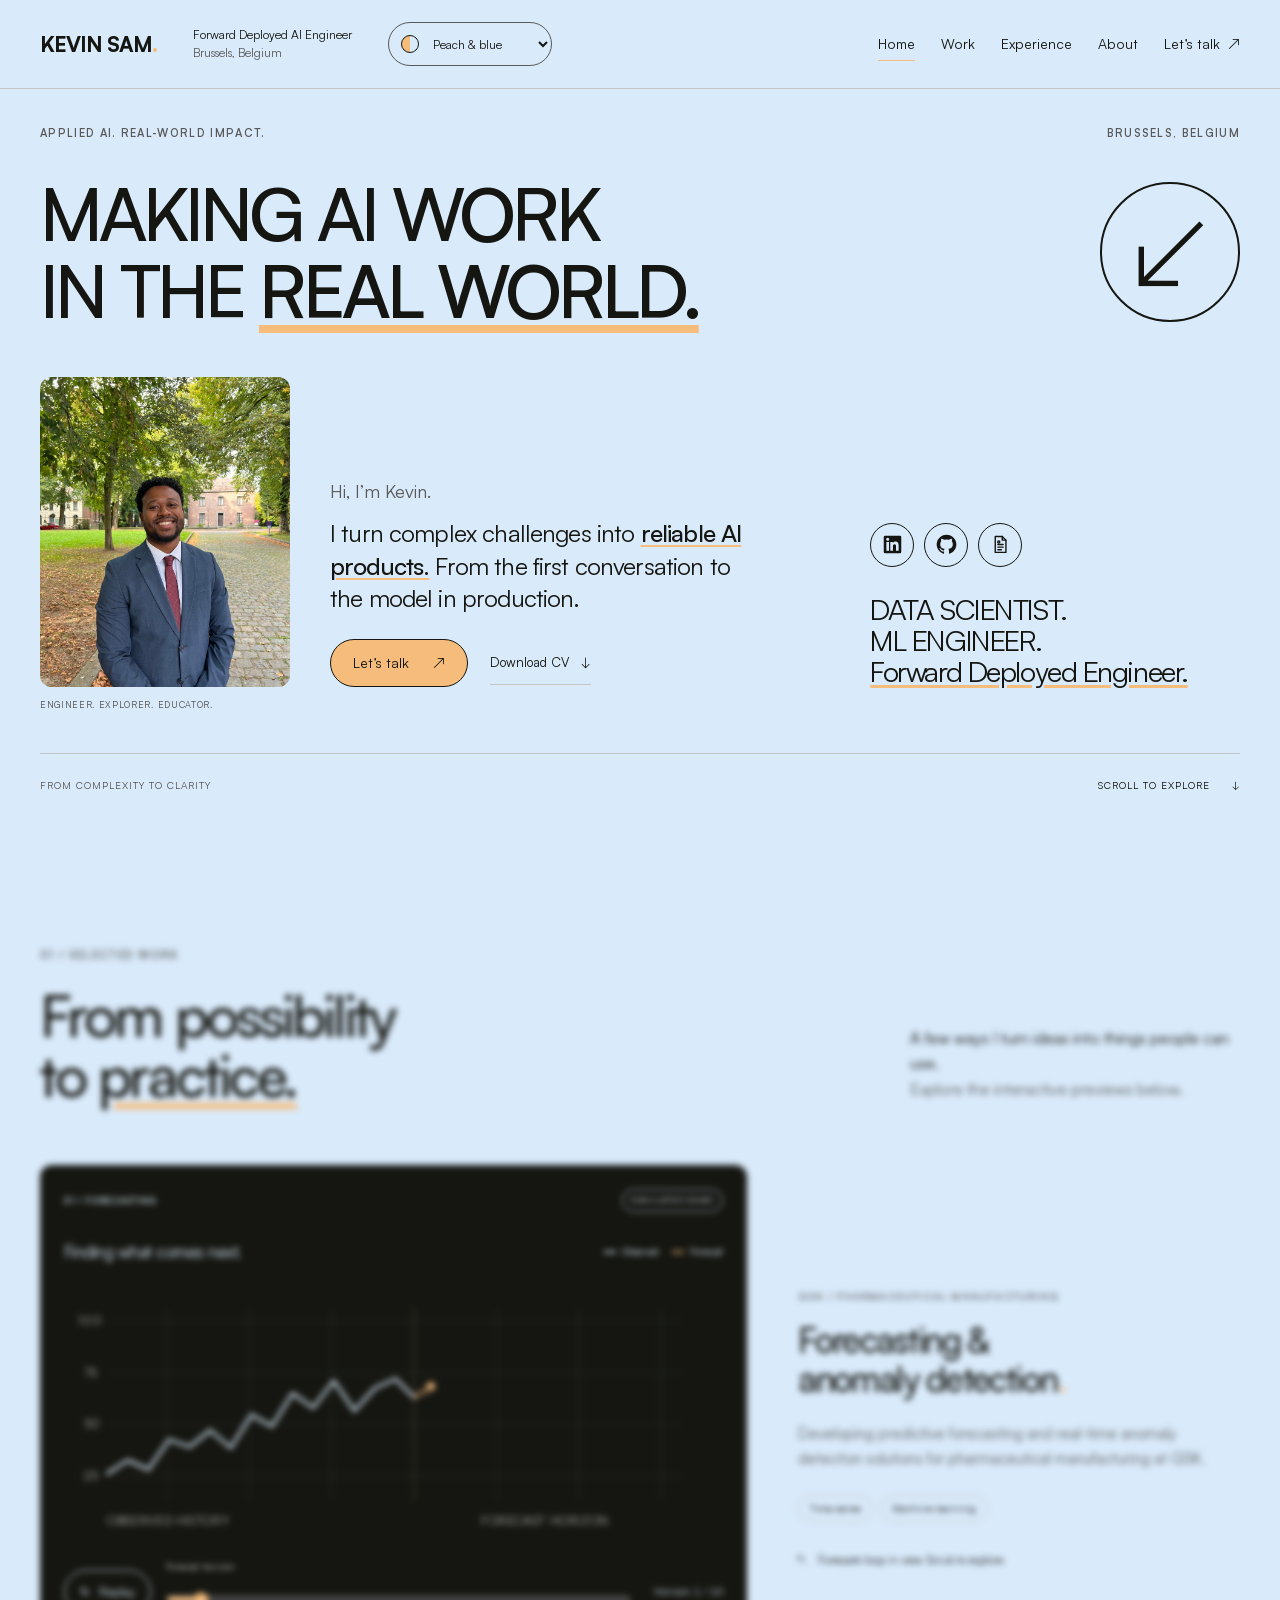
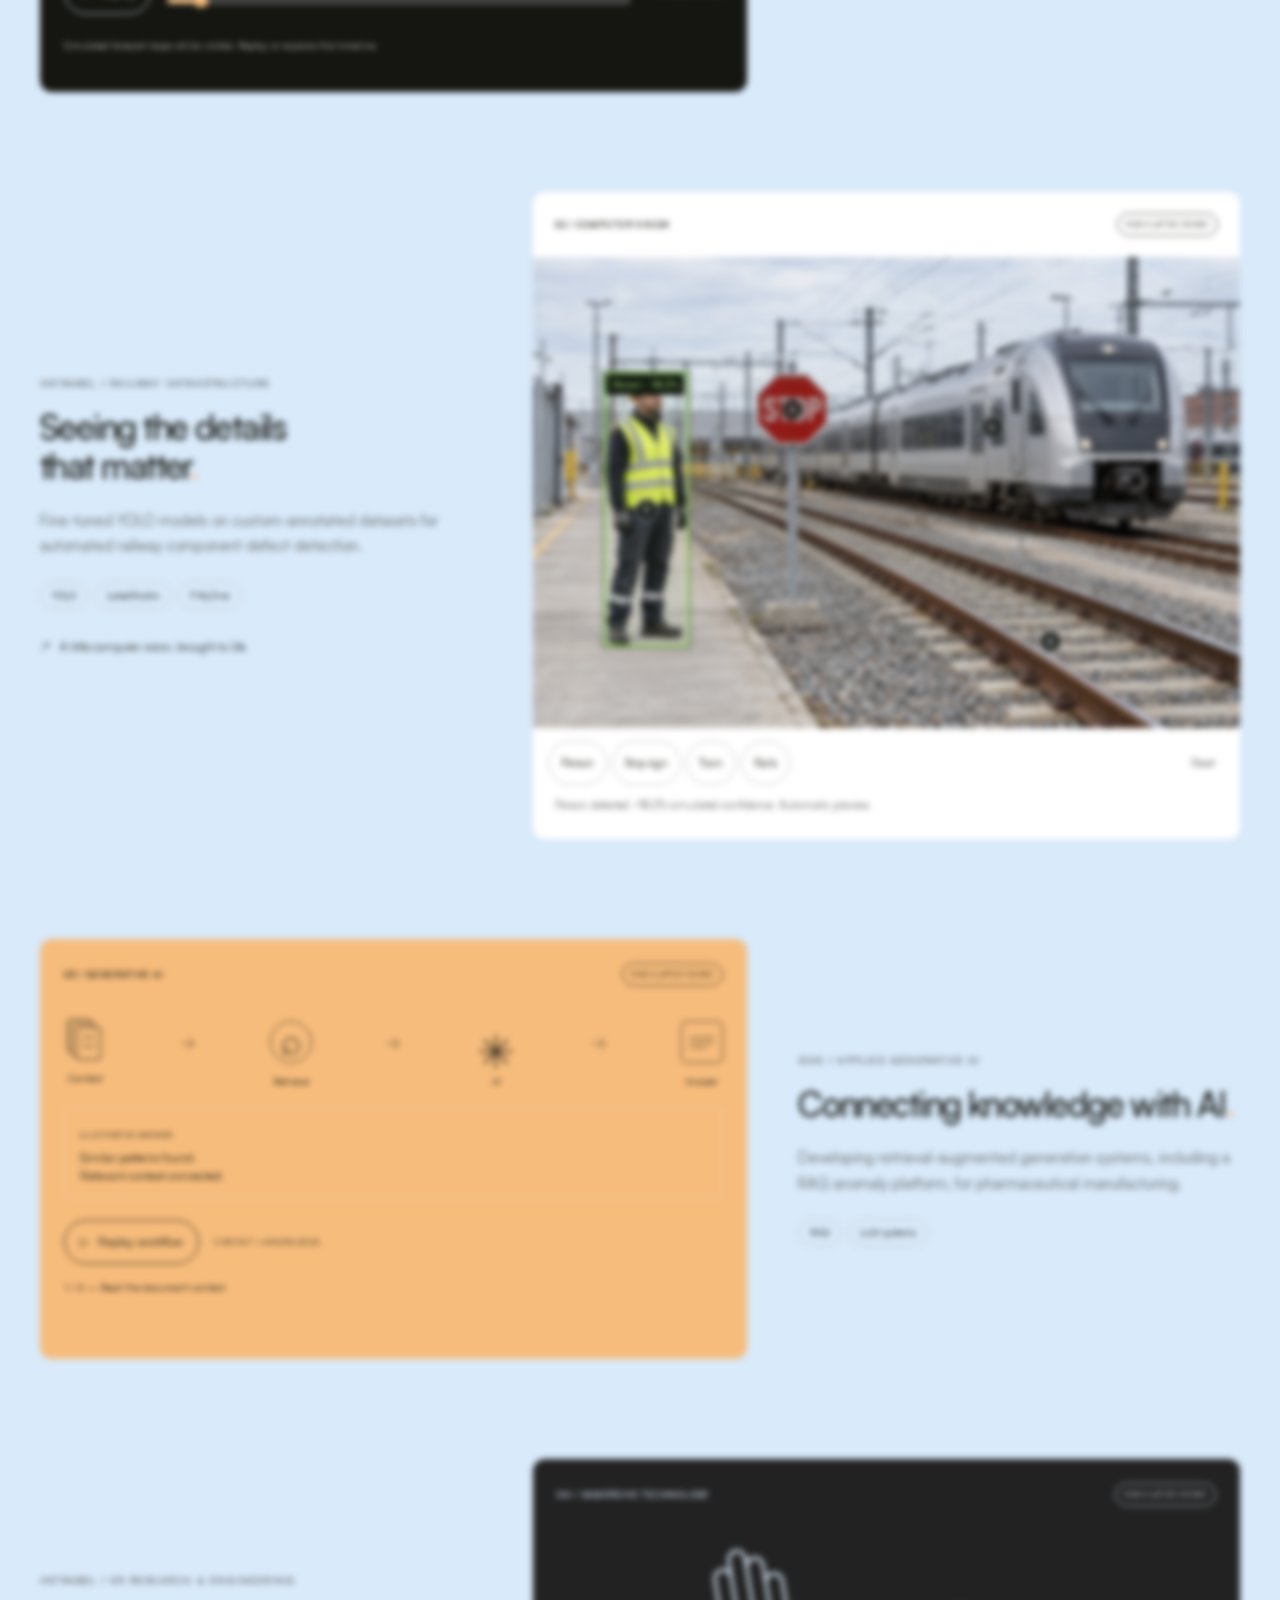
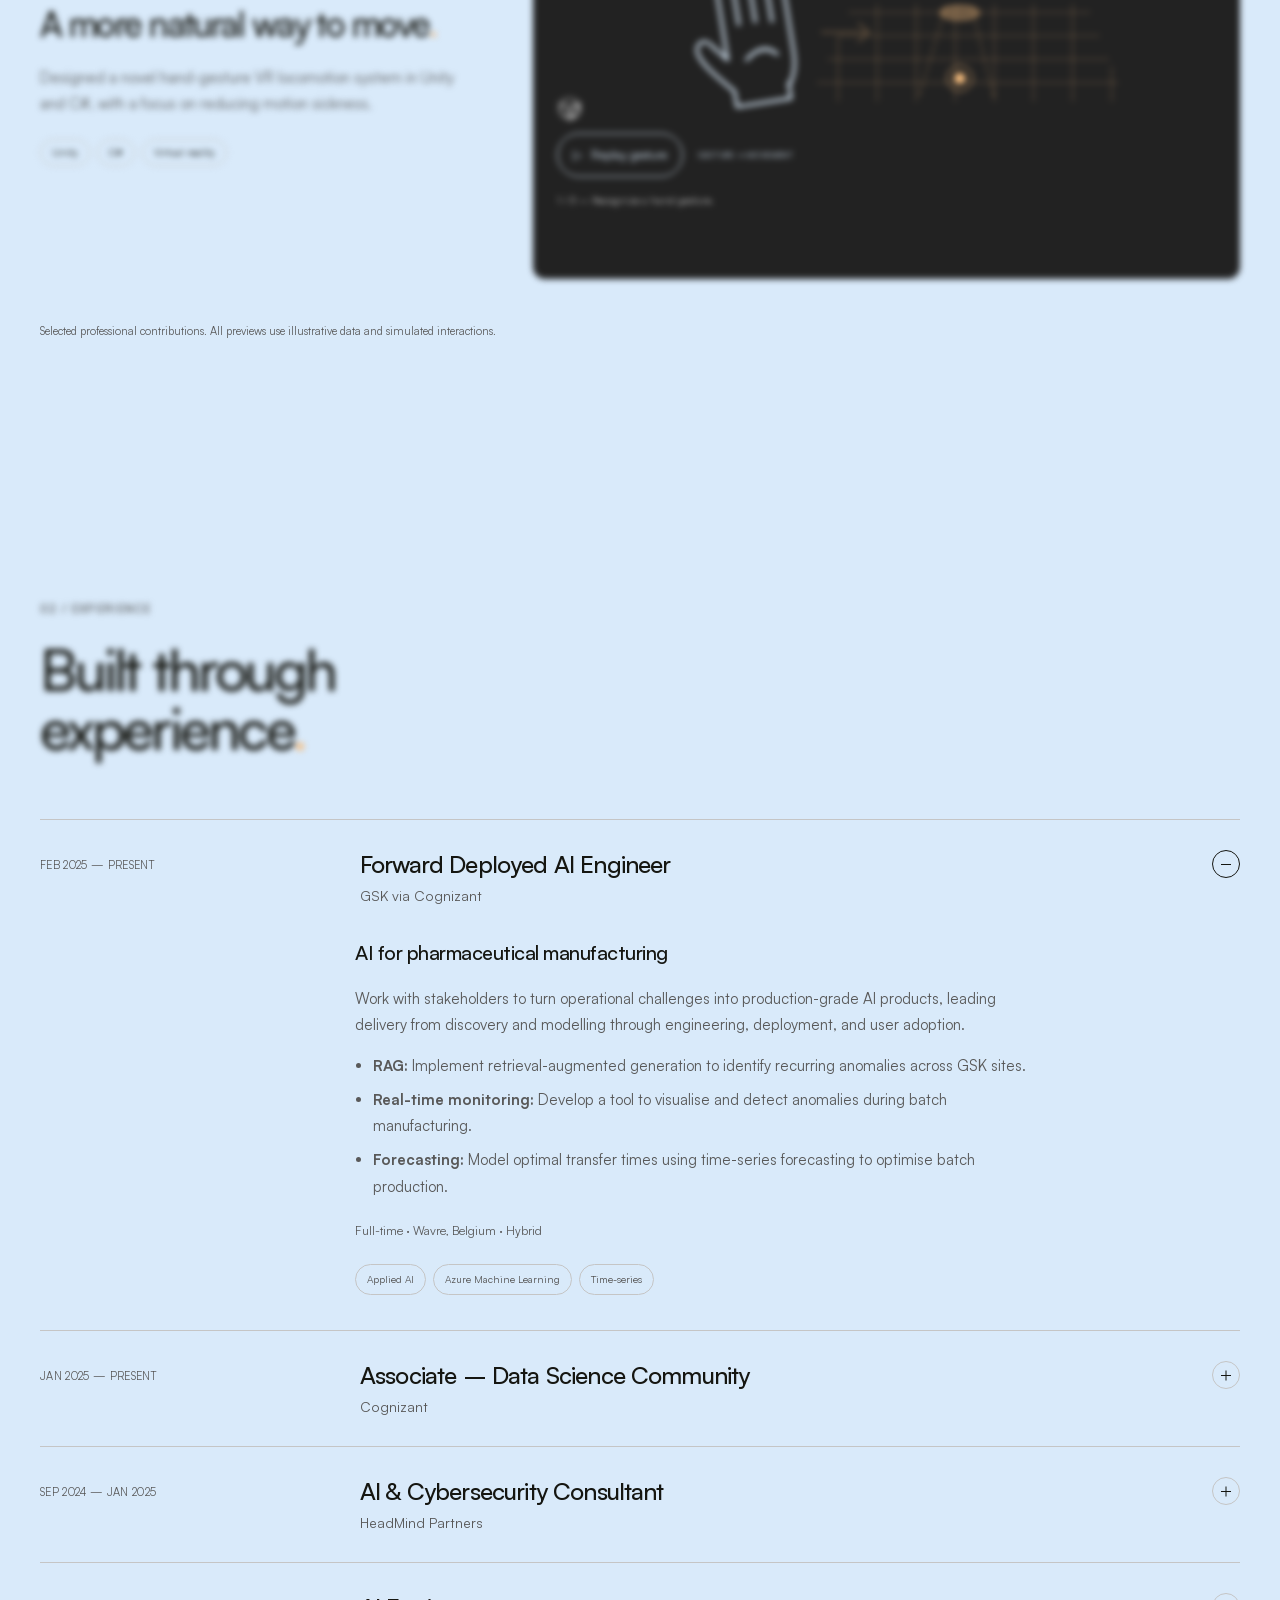
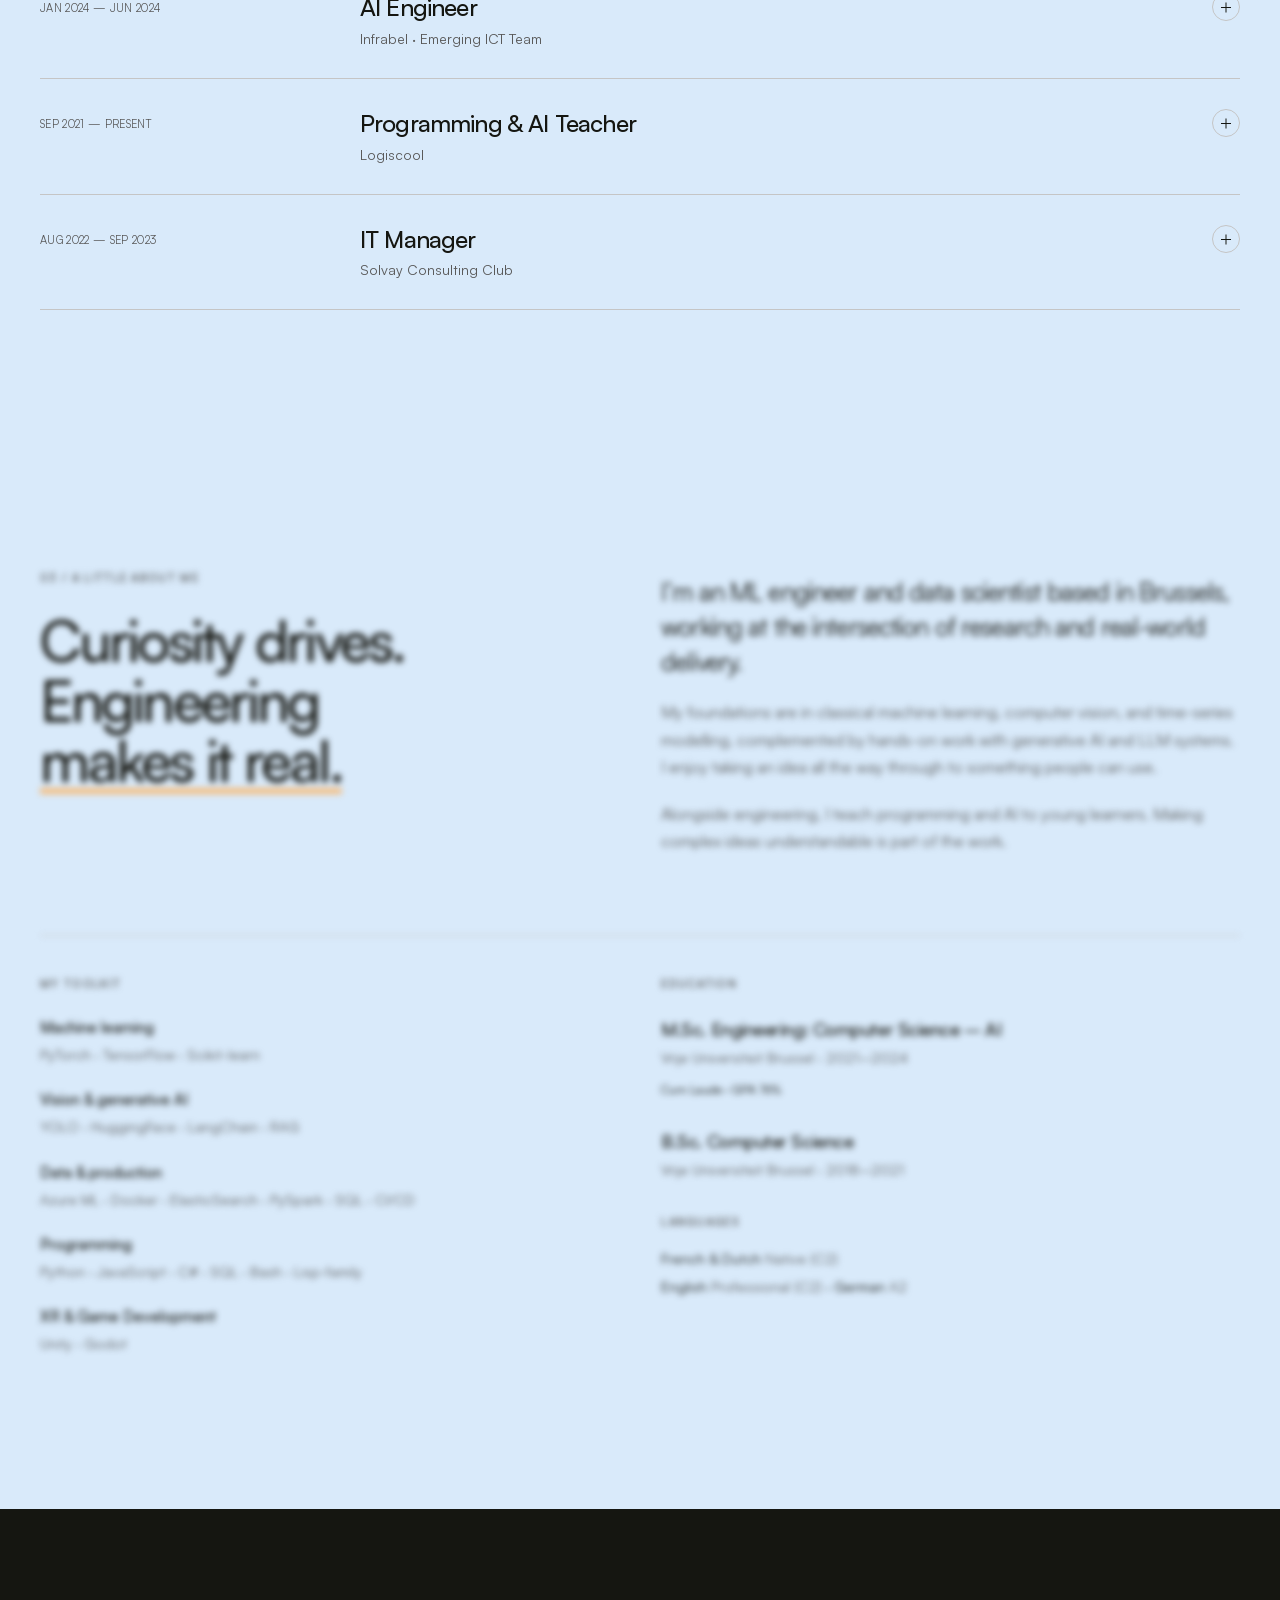
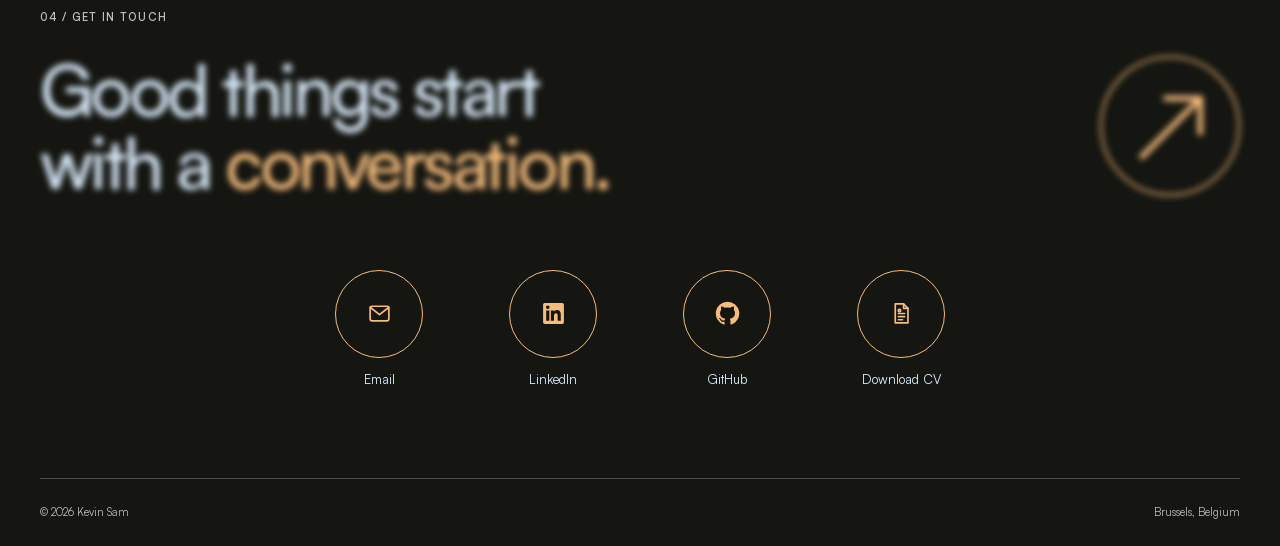
==== commit 2a9de337: "feat: intermediate version with color palettes" ====
--- a/index.html
+++ b/index.html
@@ -1,40 +1,119 @@
 <!doctype html>
-<html lang="en">
+<html lang="en" data-palette="blue-peach">
 <head>
-<meta charset="utf-8"><meta name="viewport" content="width=device-width, initial-scale=1">
-<meta name="description" content="Kevin Sam — Forward Deployed AI Engineer in Brussels. Applied AI, machine learning, computer vision, and production systems.">
-<meta name="theme-color" content="#f4f2ec"><title>Kevin Sam — Applied AI & Machine Learning</title>
-<link rel="icon" href="assets/favicon.svg" type="image/svg+xml"><link rel="stylesheet" href="styles.css">
-<script src="script.js" defer></script>
+  <meta charset="utf-8">
+  <meta name="viewport" content="width=device-width, initial-scale=1">
+  <meta name="description" content="Kevin Sam — Forward Deployed AI Engineer in Brussels. Applied AI, machine learning, computer vision, and production systems.">
+  <meta name="theme-color" content="#D9EAFA">
+  <title>Kevin Sam — Applied AI & Machine Learning</title>
+  <link rel="icon" href="assets/favicon.svg" type="image/svg+xml">
+  <link rel="preload" href="assets/fonts/Satoshi-Variable.woff2" as="font" type="font/woff2" crossorigin>
+  <link rel="stylesheet" href="styles.css?v=11">
+  <script src="script.js?v=11" defer></script>
 </head>
 <body>
-<a class="skip-link" href="#main">Skip to content</a>
-<header class="header wrap"><a class="wordmark" href="#home" aria-label="Kevin Sam, home">ks<span aria-hidden="true">.</span></a><button class="menu-toggle" aria-expanded="false" aria-controls="slide-nav" aria-label="Open navigation menu"><span>Menu</span><span class="menu-symbol" aria-hidden="true">☰</span></button><nav id="slide-nav" aria-label="Slide navigation"><a href="#home">Home</a><a href="#work">Work</a><a href="#experience">Experience</a><a href="#about">About</a><a href="#contact">Contact</a></nav><span class="nav-counter" aria-hidden="true">01 / 05</span></header>
-<main id="main" tabindex="-1">
-<section id="home" class="hero wrap" aria-labelledby="hero-title">
-<div class="hero-top"><span class="eyebrow location">BRUSSELS, BELGIUM · 50.85° N, 4.35° E</span></div>
-<div class="hero-grid"><div class="hero-copy"><p class="intro"><span>Hi, I’m Kevin.</span> <span class="role-intro">I’m a <span class="role-rotation" aria-label="Data Scientist, ML Engineer, and Forward Deployed AI Engineer"><span aria-hidden="true">Data Scientist.</span><span aria-hidden="true">ML Engineer.</span><span aria-hidden="true">Forward Deployed AI Engineer.</span></span></span></p><h1 id="hero-title">Making AI<br>work in the<br><em>real world.</em></h1><p class="hero-description">I turn complex challenges into reliable AI products. From the first conversation to the model in production.</p></div><figure class="portrait"><img src="assets/kevin-sam.jpg" alt="Kevin Sam smiling, wearing a blue suit" width="1119" height="1400" fetchpriority="high"><figcaption><span>KEVIN SAM</span><span>ENGINEER. EXPLORER. EDUCATOR.</span></figcaption></figure></div>
-
-</section>
-<section id="work" class="section wrap" aria-labelledby="work-title"><div class="section-heading"><div><p class="eyebrow">01 / SELECTED WORK</p><h2 id="work-title">From possibility <br>to practice<span class="accent">.</span></h2></div><p>Applied AI across pharmaceutical manufacturing, critical infrastructure, and immersive technology.</p></div>
-<div class="projects">
-<article class="project"><div class="project-visual forecasting" aria-hidden="true"><div class="visual-top"><span>01 / TIME-SERIES</span><span>GSK</span></div><svg viewBox="0 0 500 170"><path class="grid" d="M0 30H500M0 85H500M0 140H500M75 0V170M175 0V170M275 0V170M375 0V170M475 0V170"/><path class="signal" d="M0 125L20 116 40 122 60 89 80 97 100 82 120 101 140 70 160 77 180 52 200 66 220 49 240 76 260 59 280 38 300 50 320 27"/><path class="prediction" d="M320 27L340 39 360 20 380 32 400 13 420 24 440 10 460 20 480 4 500 15"/><circle cx="320" cy="27" r="5"/></svg><span class="visual-caption">PATTERNS → PREDICTIONS</span></div><div class="project-info"><p class="eyebrow">PHARMACEUTICAL MANUFACTURING</p><h3>Forecasting & anomaly detection</h3><p>Developing predictive forecasting and real-time anomaly detection solutions for pharmaceutical manufacturing at GSK.</p><div class="tags"><span>Time-series</span><span>Machine learning</span></div></div></article>
-<article class="project"><div class="project-visual vision" aria-hidden="true"><div class="visual-top"><span>02 / COMPUTER VISION</span><span>INFRABEL</span></div><div class="tracks"><i></i><i></i><i></i><i></i><i></i></div><div class="detection"><span>COMPONENT DETECTION</span><b>+</b></div><span class="visual-caption">SEE → UNDERSTAND</span></div><div class="project-info"><p class="eyebrow">RAILWAY INFRASTRUCTURE</p><h3>Seeing the details that matter</h3><p>Fine-tuned YOLO models on custom-annotated datasets for automated railway component defect detection.</p><div class="tags"><span>YOLO</span><span>LabelStudio</span><span>FiftyOne</span></div></div></article>
-<article class="project"><div class="project-visual retrieval" aria-hidden="true"><div class="visual-top"><span>03 / GENERATIVE AI</span><span>GSK</span></div><svg class="rag-diagram" viewBox="0 0 380 220" role="img" aria-label="GSK document context and a user prompt feed an AI system, which returns an answer to users">
-<defs><marker id="rag-arrow" markerWidth="7" markerHeight="7" refX="6" refY="3.5" orient="auto"><path d="m0 0 7 3.5-7 3.5" fill="currentColor"/></marker></defs>
-<g fill="none" stroke="currentColor" stroke-width="1.8" stroke-linecap="round" stroke-linejoin="round">
-<ellipse cx="48" cy="83" rx="24" ry="8"/><path d="M24 83v36c0 11 48 11 48 0V83M24 101c0 11 48 11 48 0"/>
-<path d="M80 104h57" marker-end="url(#rag-arrow)"/>
-<rect x="147" y="71" width="85" height="67" rx="13"/>
-<!-- Brain on the left, computer circuitry on the right. -->
-<path d="M189 83c-8-8-17-1-16 6-12-1-15 13-7 19-7 10 1 20 11 17 3 6 8 6 12 2V83ZM174 91c7 0 8 7 4 11m-12 6c7-2 12 2 11 8m0 9 5-6M197 85h22v20h-22zM208 105v9m-10 0h20M197 122h20m-19 6h9"/>
-<path d="M241 104h57" marker-end="url(#rag-arrow)"/>
-<circle cx="334" cy="91" r="13"/><path d="M309 128c0-28 50-28 50 0Z"/>
-<rect x="144" y="13" width="91" height="29" rx="8"/><path d="M189 45v18" marker-end="url(#rag-arrow)"/>
-</g><g fill="currentColor" text-anchor="middle" font-family="Arial, sans-serif" font-size="12"><text x="189" y="32">User prompt</text><text x="48" y="154">GSK document</text><text x="48" y="170">context</text><text x="189" y="160">AI</text><text x="334" y="160">Users</text><text x="270" y="91" font-size="10">Answer</text></g></svg><span class="visual-caption">CONTEXT → KNOWLEDGE</span></div><div class="project-info"><p class="eyebrow">APPLIED GENERATIVE AI</p><h3>Connecting knowledge with AI</h3><p>Developing retrieval-augmented generation systems, including a RAG anomaly platform, for pharmaceutical manufacturing.</p><div class="tags"><span>RAG</span><span>LLM systems</span></div></div></article>
-<article class="project"><div class="project-visual spatial" aria-hidden="true"><div class="visual-top"><span>04 / IMMERSIVE TECHNOLOGY</span><span>INFRABEL</span></div><img class="unity-logo" src="assets/unity.svg" alt="Unity"><span class="visual-caption">GESTURE → MOVEMENT</span></div><div class="project-info"><p class="eyebrow">XR RESEARCH & ENGINEERING</p><h3>A more natural way to move</h3><p>Designed a novel hand-gesture VR locomotion system in Unity and C#, with a focus on reducing motion sickness.</p><div class="tags"><span>Unity</span><span>C#</span><span>Virtual reality</span></div></div></article>
-</div><p class="work-note">Selected professional contributions. Visuals are conceptual illustrations.</p></section>
-<section id="experience" class="experience section"><div class="wrap"><div class="section-heading"><div><p class="eyebrow">02 / EXPERIENCE</p><h2 id="experience-title">Built through <br>experience<span class="accent">.</span></h2></div></div>
+  <a class="skip-link" href="#main">Skip to content</a>
+  <header class="header">
+    <div class="header-inner wrap">
+      <a class="wordmark" href="#home" aria-label="Kevin Sam, home">KEVIN SAM<span>.</span></a>
+      <p class="header-meta">Forward Deployed AI Engineer<br><span>Brussels, Belgium</span></p>
+      <div class="palette-picker">
+        <span class="palette-icon" aria-hidden="true"></span>
+        <select id="palette-select" aria-label="Choose colour palette">
+          <option value="blue-peach" data-theme-color="#D9EAFA" selected>Peach &amp; blue</option>
+          <option value="navy-cream" data-theme-color="#FAF0CA">Navy &amp; cream</option>
+          <option value="violet" data-theme-color="#e8e8e8">Violet &amp; grey</option>
+        </select>
+      </div>
+      <button class="menu-toggle" aria-expanded="false" aria-controls="site-nav" aria-label="Open navigation menu"><span>Menu</span><span class="menu-symbol" aria-hidden="true"><i></i><i></i></span></button>
+      <nav id="site-nav" aria-label="Site navigation"><a href="#home">Home</a><a href="#work">Work</a><a href="#experience">Experience</a><a href="#about">About</a><a class="nav-contact" href="#contact">Let’s talk <span aria-hidden="true">↗</span></a></nav>
+    </div>
+  </header>
+  <main id="main" tabindex="-1">
+    <section id="home" class="hero wrap" aria-labelledby="hero-title">
+      <div class="hero-top" data-reveal><span class="eyebrow">APPLIED AI. REAL-WORLD IMPACT.</span><span class="eyebrow hero-location">BRUSSELS, BELGIUM</span></div>
+      <div class="hero-title-row" data-reveal>
+        <h1 id="hero-title"><span>MAKING AI WORK</span> <span>IN THE <em>REAL WORLD.</em></span></h1>
+        <a class="hero-orb" href="#work" aria-label="Explore selected projects"><span aria-hidden="true">↙</span></a>
+      </div>
+      <div class="hero-grid">
+        <figure class="portrait" data-reveal><div class="portrait-frame"><img src="assets/kevin-professional.jpg" alt="Kevin Sam smiling in a suit outdoors" width="1119" height="1400" fetchpriority="high"></div><figcaption>ENGINEER. EXPLORER. EDUCATOR.</figcaption></figure>
+        <div class="hero-copy" data-reveal><p class="intro">Hi, I’m Kevin.</p><p class="hero-description">I turn complex challenges into <strong>reliable AI products.</strong> From the first conversation to the model in production.</p></div><div class="hero-actions" data-reveal><a class="pill pill-primary" href="#contact">Let’s talk <span aria-hidden="true">↗</span></a><a class="text-link" href="output/pdf/Kevin_Sam_CV_2026.pdf" download>Download CV <span aria-hidden="true">↓</span></a></div>
+        <div class="hero-identity" data-reveal><div class="social-links"><a href="https://linkedin.com/in/kevin-sam-0a39a8206" target="_blank" rel="noopener noreferrer" aria-label="Kevin Sam on LinkedIn"><svg class="social-icon" viewBox="0 0 24 24" fill="currentColor" aria-hidden="true" focusable="false"><path d="M20.45 2H3.55A1.55 1.55 0 0 0 2 3.55v16.9A1.55 1.55 0 0 0 3.55 22h16.9A1.55 1.55 0 0 0 22 20.45V3.55A1.55 1.55 0 0 0 20.45 2ZM8 19H5V9h3ZM6.5 7.7A1.75 1.75 0 1 1 6.5 4.2a1.75 1.75 0 0 1 0 3.5ZM19 19h-3v-5.2c0-1.3-.5-2.1-1.6-2.1-1.2 0-1.9.8-1.9 2.1V19h-3V9h2.9v1.4c.5-.9 1.5-1.7 3-1.7 2.4 0 3.6 1.5 3.6 4.3Z"/></svg></a><a href="https://github.com/Pexmachine" target="_blank" rel="noopener noreferrer" aria-label="Kevin Sam on GitHub"><svg class="social-icon" viewBox="0 0 24 24" fill="currentColor" aria-hidden="true" focusable="false"><path d="M12 .75a11.25 11.25 0 0 0-3.56 21.92c.56.1.77-.24.77-.54v-2.1c-3.13.68-3.79-1.33-3.79-1.33-.51-1.3-1.25-1.65-1.25-1.65-1.02-.7.08-.69.08-.69 1.13.08 1.73 1.16 1.73 1.16 1 1.72 2.64 1.22 3.28.93.1-.73.39-1.23.71-1.51-2.5-.28-5.13-1.25-5.13-5.56 0-1.23.44-2.23 1.16-3.02-.12-.28-.5-1.43.11-2.98 0 0 .95-.3 3.1 1.15a10.8 10.8 0 0 1 5.64 0c2.15-1.46 3.09-1.15 3.09-1.15.62 1.55.23 2.7.12 2.98.72.79 1.15 1.79 1.15 3.02 0 4.32-2.63 5.27-5.14 5.55.4.35.76 1.03.76 2.08v3.12c0 .3.2.65.78.54A11.25 11.25 0 0 0 12 .75Z"/></svg></a><a href="output/pdf/Kevin_Sam_CV_2026.pdf" download aria-label="Download Kevin Sam’s CV"><svg class="social-icon cv-icon" viewBox="0 0 24 24" fill="none" stroke="currentColor" stroke-width="1.6" stroke-linecap="round" stroke-linejoin="round" aria-hidden="true" focusable="false"><path d="M6 2.8h8l4.2 4.2v14H6z"/><path d="M14 2.8V7h4.2M9 12h6M9 15h6M9 18h4"/><circle cx="10" cy="9.2" r="1.2"/></svg></a></div><p>DATA SCIENTIST.<br>ML ENGINEER.<br><span>Forward Deployed Engineer.</span></p></div>
+      </div>
+      <div class="hero-foot"><span>FROM COMPLEXITY TO CLARITY</span><a href="#work">SCROLL TO EXPLORE <span aria-hidden="true">↓</span></a></div>
+    </section>
+    <section id="work" class="section work wrap" aria-labelledby="work-title">
+      <div class="section-heading" data-reveal><div><p class="eyebrow">01 / SELECTED WORK</p><h2 id="work-title">From possibility<br>to <em>practice.</em></h2></div><p>A few ways I turn ideas into things people can use.<br><span class="muted">Explore the interactive previews below.</span></p></div>
+      <div class="projects">
+        <article class="project" data-reveal>
+          <div class="project-visual forecasting" data-demo="forecast">
+            <div class="visual-top"><span>01 / FORECASTING</span><span class="demo-badge">SIMULATED DEMO</span></div>
+            <div class="forecast-heading"><span>Finding what comes next.</span><span class="chart-legend"><i></i> Observed <i class="legend-prediction"></i> Forecast</span></div>
+            <svg class="forecast-chart" viewBox="0 0 640 260" role="img" aria-labelledby="forecast-chart-title forecast-chart-desc">
+              <title id="forecast-chart-title">Illustrative time-series forecast</title><desc id="forecast-chart-desc">An observed series continues into a simulated forecast with an illustrative uncertainty band.</desc>
+              <defs><clipPath id="forecast-window"><rect id="forecast-clip" x="340" y="0" width="260" height="260"/></clipPath></defs>
+              <path class="chart-grid" d="M42 42H600M42 92H600M42 142H600M42 192H600M100 30V215M180 30V215M260 30V215M340 30V215M420 30V215M500 30V215M580 30V215"/>
+              <g class="chart-axis"><text x="14" y="46">100</text><text x="19" y="96">75</text><text x="19" y="146">50</text><text x="19" y="196">25</text><text x="42" y="240">OBSERVED HISTORY</text><text x="405" y="240">FORECAST HORIZON</text></g>
+              <path class="signal" d="M42 190L62 177 82 186 102 157 122 164 142 148 162 165 182 133 202 144 222 112 242 126 262 100 282 129 302 107 322 98 340 116"/>
+              <path id="forecast-boundary" class="forecast-boundary" d="M340 30V215"/>
+              <g clip-path="url(#forecast-window)"><path class="uncertainty" d="M340 116L366 88 392 91 418 60 444 67 470 38 496 43 522 19 548 27 574 8 600 12L600 82 574 72 548 93 522 80 496 98 470 88 444 111 418 98 392 121 366 112Z"/><path class="prediction" d="M340 116L366 99 392 105 418 77 444 87 470 61 496 69 522 48 548 58 574 34 600 42"/></g>
+              <circle id="forecast-dot" cx="600" cy="42" r="5"/>
+            </svg>
+            <div class="demo-controls forecast-controls"><button class="demo-button" data-play type="button"><span aria-hidden="true">↻</span> Replay</button><label class="forecast-slider" for="forecast-progress"><span>Forecast horizon</span><input id="forecast-progress" type="range" min="0" max="100" value="100" step="1"></label><output id="forecast-readout" for="forecast-progress">Horizon 10 / 10</output></div>
+            <p class="demo-status" data-demo-status role="status">Illustrative observations, forecast, and uncertainty band.</p>
+          </div>
+          <div class="project-info"><p class="eyebrow">GSK / PHARMACEUTICAL MANUFACTURING</p><h3>Forecasting &amp;<br> anomaly detection<span class="accent">.</span></h3><p>Developing predictive forecasting and real-time anomaly detection solutions for pharmaceutical manufacturing at GSK.</p><div class="tags"><span>Time-series</span><span>Machine learning</span></div><p class="interaction-hint"><span aria-hidden="true">↖</span> Forecasts loop in view. Scrub to explore.</p></div>
+        </article>
+        <article class="project" data-reveal>
+          <div class="project-visual vision" id="vision-demo">
+            <div class="visual-top"><span>02 / COMPUTER VISION</span><span class="demo-badge">SIMULATED DEMO</span></div>
+            <div class="railway-scene" id="railway-scene"><img src="assets/railway-scene.webp" alt="Illustrative European railway yard with a person in a safety vest, a stop sign, a train, and foreground rails" width="1536" height="1024" loading="lazy">
+              <button class="object-hotspot hotspot-person" data-object="person" type="button" aria-label="Inspect person" aria-describedby="detection-result" aria-pressed="false"><span class="hotspot-marker" aria-hidden="true">+</span></button>
+              <button class="object-hotspot hotspot-sign" data-object="sign" type="button" aria-label="Inspect stop sign" aria-describedby="detection-result" aria-pressed="false"><span class="hotspot-marker" aria-hidden="true">+</span></button>
+              <button class="object-hotspot hotspot-train" data-object="train" type="button" aria-label="Inspect train" aria-describedby="detection-result" aria-pressed="false"><span class="hotspot-marker" aria-hidden="true">+</span></button>
+              <button class="object-hotspot hotspot-rail" data-object="rail" type="button" aria-label="Inspect rails" aria-describedby="detection-result" aria-pressed="false"><span class="hotspot-marker" aria-hidden="true">+</span></button>
+              <div id="detection-box" class="detection-box" hidden aria-hidden="true"><span id="detection-label"></span></div>
+            </div>
+            <div class="object-controls" aria-label="Choose an object to inspect"><button class="object-button" data-object="person" type="button" aria-pressed="false" aria-describedby="detection-result">Person</button><button class="object-button" data-object="sign" type="button" aria-pressed="false" aria-describedby="detection-result">Stop sign</button><button class="object-button" data-object="train" type="button" aria-pressed="false" aria-describedby="detection-result">Train</button><button class="object-button" data-object="rail" type="button" aria-pressed="false" aria-describedby="detection-result">Rails</button><button class="detection-reset" id="detection-reset" type="button">Reset</button></div>
+            <p class="detection-result" id="detection-result" role="status">An illustrative railway scene with a person, stop sign, train, and rails.</p>
+          </div>
+          <div class="project-info"><p class="eyebrow">INFRABEL / RAILWAY INFRASTRUCTURE</p><h3>Seeing the details<br> that matter<span class="accent">.</span></h3><p>Fine-tuned YOLO models on custom-annotated datasets for automated railway component defect detection.</p><div class="tags"><span>YOLO</span><span>LabelStudio</span><span>FiftyOne</span></div><p class="interaction-hint"><span aria-hidden="true">↗</span> A little computer vision, brought to life.</p></div>
+        </article>
+      <article class="project" data-reveal>
+          <div class="project-visual retrieval" data-demo="rag" data-stage="0">
+            <div class="visual-top"><span>03 / GENERATIVE AI</span><span class="demo-badge">SIMULATED DEMO</span></div>
+            <div class="rag-flow" role="img" aria-label="Illustrative document context, retrieval, AI and answer workflow">
+              <div class="rag-node rag-context"><div class="document-stack" aria-hidden="true"><i></i><i></i><i></i></div><span>Context</span></div><span class="flow-arrow" aria-hidden="true">→</span>
+              <div class="rag-node rag-retrieval"><div class="retrieval-symbol" aria-hidden="true">⌕</div><span>Retrieve</span></div><span class="flow-arrow" aria-hidden="true">→</span>
+              <div class="rag-node rag-ai"><div class="ai-symbol" aria-hidden="true">✳</div><span>AI</span></div><span class="flow-arrow" aria-hidden="true">→</span>
+              <div class="rag-node rag-answer"><div class="answer-symbol" aria-hidden="true"><i></i><i></i><i></i></div><span>Answer</span></div>
+            </div>
+            <div class="rag-answer-preview"><span class="answer-kicker">ILLUSTRATIVE ANSWER</span><p>Similar patterns found.<br>Relevant context connected.</p></div>
+            <div class="demo-controls"><button class="demo-button" data-play type="button"><span aria-hidden="true">▷</span> Replay workflow</button><span class="demo-caption">CONTEXT → KNOWLEDGE</span></div>
+            <p class="demo-status" data-demo-status role="status">Illustrative workflow: document context, retrieval, AI, and answer.</p>
+          </div>
+          <div class="project-info"><p class="eyebrow">GSK / APPLIED GENERATIVE AI</p><h3>Connecting knowledge with AI<span class="accent">.</span></h3><p>Developing retrieval-augmented generation systems, including a RAG anomaly platform, for pharmaceutical manufacturing.</p><div class="tags"><span>RAG</span><span>LLM systems</span></div></div>
+      </article>
+      <article class="project" data-reveal>
+          <div class="project-visual spatial" data-demo="vr" data-stage="0">
+            <div class="visual-top"><span>04 / IMMERSIVE TECHNOLOGY</span><span class="demo-badge">SIMULATED DEMO</span></div>
+            <div class="vr-scene"><svg class="vr-drawing" viewBox="0 0 500 220" role="img" aria-labelledby="vr-title vr-desc"><title id="vr-title">Illustrative hand-gesture VR locomotion</title><desc id="vr-desc">A hand gesture triggers forward movement toward a destination in this conceptual scene.</desc>
+              <defs><pattern id="vr-grid" width="40" height="24" patternUnits="userSpaceOnUse"><path d="M40 0H0V24" fill="none" stroke="currentColor" stroke-width=".7"/></pattern></defs>
+              <g class="vr-world"><path class="vr-floor" d="M215 88H455L495 188H170Z" fill="url(#vr-grid)"/><path class="vr-road" d="M311 90 283 184M337 90 360 184"/><ellipse class="vr-destination" cx="325" cy="97" rx="20" ry="7"/><circle class="vr-arrival" cx="325" cy="85" r="20"/><path class="vr-check" d="m316 85 6 6 12-14"/></g>
+              <g class="vr-hand" fill="none" stroke="currentColor" stroke-width="3" stroke-linecap="round" stroke-linejoin="round"><path d="M95 177c-12-14-27-29-31-43-3-11 9-17 15-7l14 17V62c0-13 17-13 17 0v48-65c0-13 17-13 17 0v65-55c0-13 17-13 17 0v57-39c0-12 17-12 17 0v75c0 13-4 24-10 32"/><path d="M95 177v16h56v-16M112 147c12-10 23-11 32-1"/></g>
+              <g class="vr-motion-arrow"><path d="M183 117h49m-11-10 11 10-11 10" fill="none" stroke="currentColor" stroke-width="2.5"/></g>
+              <g class="vr-avatar"><circle cx="325" cy="164" r="6"/><circle cx="325" cy="164" r="13" fill="none" stroke="currentColor" stroke-width="1"/></g>
+            </svg><img class="unity-logo" src="assets/unity.svg" alt="Unity" width="32" height="32" loading="lazy"></div>
+            <div class="demo-controls"><button class="demo-button" data-play type="button"><span aria-hidden="true">▷</span> Replay gesture</button><span class="demo-caption">GESTURE → MOVEMENT</span></div>
+            <p class="demo-status" data-demo-status role="status">A conceptual hand gesture translates into forward movement.</p>
+          </div>
+          <div class="project-info"><p class="eyebrow">INFRABEL / XR RESEARCH &amp; ENGINEERING</p><h3>A more natural way to move<span class="accent">.</span></h3><p>Designed a novel hand-gesture VR locomotion system in Unity and C#, with a focus on reducing motion sickness.</p><div class="tags"><span>Unity</span><span>C#</span><span>Virtual reality</span></div></div>
+      </article>
+      </div>
+      <p class="work-note">Selected professional contributions. All previews use illustrative data and simulated interactions.</p>
+    </section>
+<section id="experience" class="experience section" aria-labelledby="experience-title"><div class="wrap"><div class="section-heading" data-reveal><div><p class="eyebrow">02 / EXPERIENCE</p><h2 id="experience-title">Built through <br>experience<span class="accent">.</span></h2></div></div>
 <div class="experience-list">
 <details name="career" open><summary><span class="exp-date">FEB 2025 — PRESENT</span><span class="exp-role"><strong>Forward Deployed AI Engineer</strong><span>GSK <span class="muted">via Cognizant</span></span></span><span class="exp-toggle" aria-hidden="true"></span></summary><div class="exp-body updated"><h3>AI for pharmaceutical manufacturing</h3><p>Work with stakeholders to turn operational challenges into production-grade AI products, leading delivery from discovery and modelling through engineering, deployment, and user adoption.</p><ul><li><strong>RAG:</strong> Implement retrieval-augmented generation to identify recurring anomalies across GSK sites.</li><li><strong>Real-time monitoring:</strong> Develop a tool to visualise and detect anomalies during batch manufacturing.</li><li><strong>Forecasting:</strong> Model optimal transfer times using time-series forecasting to optimise batch production.</li></ul><p class="exp-place">Full-time · Wavre, Belgium · Hybrid</p><div class="tags"><span>Applied AI</span><span>Azure Machine Learning</span><span>Time-series</span></div></div></details>
 <details name="career"><summary><span class="exp-date">JAN 2025 — PRESENT</span><span class="exp-role"><strong>Associate – Data Science Community</strong><span>Cognizant</span></span><span class="exp-toggle" aria-hidden="true"></span></summary><div class="exp-body updated"><h3>Sharing knowledge, delivering applied AI</h3><ul><li>Participate in Cognizant’s global Data Science community, sharing knowledge and discussing complex technical challenges.</li><li>Present current projects and contribute to AI engineering best practices with colleagues.</li><li>Work on a long-term assignment at GSK, applying data science and engineering to pharmaceutical manufacturing.</li></ul><p class="exp-place">Full-time · Brussels, Belgium · Hybrid</p><div class="tags"><span>Consulting</span><span>Data science</span><span>Knowledge sharing</span></div></div></details>
@@ -43,12 +122,15 @@
 <details name="career"><summary><span class="exp-date">SEP 2021 — PRESENT</span><span class="exp-role"><strong>Programming & AI Teacher</strong><span>Logiscool</span></span><span class="exp-toggle" aria-hidden="true"></span></summary><div class="exp-body updated"><h3>Learning by making</h3><p>Teach programming, data science, and AI to learners aged 6–18 through small projects and games they can test and showcase.</p><ul><li>Explain AI and machine learning fundamentals and help learners implement algorithms in Python.</li><li>Guide coding projects in JavaScript, Python, and the Scratch-like Scoolcode language.</li><li>Teach 2D and 3D game development with Unity/C# and Godot/Python.</li><li>Introduce younger children to technology and help them develop typing skills.</li></ul><p class="exp-place">Part-time · Brussels, Belgium</p><div class="tags"><span>Teaching</span><span>Python / JavaScript</span><span>Game development</span></div></div></details>
 <details name="career"><summary><span class="exp-date">AUG 2022 — SEP 2023</span><span class="exp-role"><strong>IT Manager</strong><span>Solvay Consulting Club</span></span><span class="exp-toggle" aria-hidden="true"></span></summary><div class="exp-body updated"><h3>Technology meets student consulting</h3><ul><li>Contribute to the club’s rebranding by rebuilding its website.</li><li>Attend workshops on business games and consulting cases with BCG, Roland Berger, Capgemini, and Deloitte.</li></ul><p class="exp-place">Self-employed · Brussels, Belgium · Hybrid</p><div class="tags"><span>Webflow</span><span>Website development</span><span>Consulting</span></div></div></details>
 </div></div></section>
-<section id="about" class="section wrap"><div class="about-grid"><div><p class="eyebrow">03 / A LITTLE ABOUT ME</p><h2>Curiosity drives.<br>Engineering<br><em>makes it real.</em></h2></div><div class="about-copy"><p>I’m an ML engineer and data scientist based in Brussels, working at the intersection of research and real-world delivery.</p><p>My foundations are in classical machine learning, computer vision, and time-series modelling, complemented by hands-on work with generative AI and LLM systems. I enjoy taking an idea all the way through to something people can use.</p><p>Alongside engineering, I teach programming and AI to young learners. Making complex ideas understandable is part of the work.</p></div></div>
-<div class="about-details"><div><h3 class="small-label">MY TOOLKIT</h3><dl class="toolkit"><div><dt>Machine learning</dt><dd>PyTorch · TensorFlow · Scikit-learn</dd></div><div><dt>Vision & generative AI</dt><dd>YOLO · HuggingFace · LangChain · RAG</dd></div><div><dt>Data & production</dt><dd>Azure ML · Docker · ElasticSearch · PySpark · SQL · CI/CD</dd></div><div><dt>Programming</dt><dd>Python · JavaScript · C# · SQL · Bash · Lisp-family</dd></div><div><dt>XR &amp; Game Development</dt><dd>Unity · Godot</dd></div></dl></div><div><h3 class="small-label">EDUCATION</h3><div class="education"><h4>M.Sc. Engineering: Computer Science – AI</h4><p>Vrije Universiteit Brussel · 2021–2024</p><span class="honour">Cum Laude · GPA 76%</span><h4>B.Sc. Computer Science</h4><p>Vrije Universiteit Brussel · 2018–2021</p></div><h3 class="small-label language-label">LANGUAGES</h3><p class="languages">French & Dutch <span>Native (C2)</span><br>English <span>Professional (C2)</span> · German <span>A2</span></p></div></div></section>
-<section id="contact" class="contact"><div class="wrap"><p class="eyebrow">04 / GET IN TOUCH</p><div class="contact-heading"><h2>Good things start<br>with a <em>conversation.</em></h2></div><div class="contact-links">
-<a class="email" href="mailto:kevinbel69@outlook.com"><svg class="contact-icon" viewBox="0 0 24 24" fill="none" stroke="currentColor" stroke-width="1.6" stroke-linecap="round" stroke-linejoin="round" aria-hidden="true" focusable="false"><rect x="3" y="5" width="18" height="14" rx="2"/><path d="m3 6 9 7 9-7"/></svg><span>kevinbel69@outlook.com</span></a>
-<a href="https://linkedin.com/in/kevin-sam-0a39a8206" target="_blank" rel="noopener noreferrer"><svg class="contact-icon" viewBox="0 0 24 24" fill="currentColor" aria-hidden="true" focusable="false"><path d="M20.45 2H3.55A1.55 1.55 0 0 0 2 3.55v16.9A1.55 1.55 0 0 0 3.55 22h16.9A1.55 1.55 0 0 0 22 20.45V3.55A1.55 1.55 0 0 0 20.45 2ZM8 19H5V9h3ZM6.5 7.7A1.75 1.75 0 1 1 6.5 4.2a1.75 1.75 0 0 1 0 3.5ZM19 19h-3v-5.2c0-1.3-.5-2.1-1.6-2.1-1.2 0-1.9.8-1.9 2.1V19h-3V9h2.9v1.4c.5-.9 1.5-1.7 3-1.7 2.4 0 3.6 1.5 3.6 4.3Z"/></svg><span>LinkedIn</span></a>
-<a href="https://github.com/Pexmachine" target="_blank" rel="noopener noreferrer"><svg class="contact-icon" viewBox="0 0 24 24" fill="currentColor" aria-hidden="true" focusable="false"><path d="M12 .75a11.25 11.25 0 0 0-3.56 21.92c.56.1.77-.24.77-.54v-2.1c-3.13.68-3.79-1.33-3.79-1.33-.51-1.3-1.25-1.65-1.25-1.65-1.02-.7.08-.69.08-.69 1.13.08 1.73 1.16 1.73 1.16 1 1.72 2.64 1.22 3.28.93.1-.73.39-1.23.71-1.51-2.5-.28-5.13-1.25-5.13-5.56 0-1.23.44-2.23 1.16-3.02-.12-.28-.5-1.43.11-2.98 0 0 .95-.3 3.1 1.15a10.8 10.8 0 0 1 5.64 0c2.15-1.46 3.09-1.15 3.09-1.15.62 1.55.23 2.7.12 2.98.72.79 1.15 1.79 1.15 3.02 0 4.32-2.63 5.27-5.14 5.55.4.35.76 1.03.76 2.08v3.12c0 .3.2.65.78.54A11.25 11.25 0 0 0 12 .75Z"/></svg><span>GitHub</span></a>
-<a href="output/pdf/Kevin_Sam_CV_2026.pdf" download><svg class="contact-icon" viewBox="0 0 24 24" fill="none" stroke="currentColor" stroke-width="1.6" stroke-linecap="round" stroke-linejoin="round" aria-hidden="true" focusable="false"><path d="M12 3v12m-4-4 4 4 4-4M4 16v4h16v-4"/></svg><span>Download CV</span></a>
+<section id="about" class="section wrap" aria-labelledby="about-title"><div class="about-grid" data-reveal><div><p class="eyebrow">03 / A LITTLE ABOUT ME</p><h2 id="about-title">Curiosity drives.<br>Engineering<br><em>makes it real.</em></h2></div><div class="about-copy"><p>I’m an ML engineer and data scientist based in Brussels, working at the intersection of research and real-world delivery.</p><p>My foundations are in classical machine learning, computer vision, and time-series modelling, complemented by hands-on work with generative AI and LLM systems. I enjoy taking an idea all the way through to something people can use.</p><p>Alongside engineering, I teach programming and AI to young learners. Making complex ideas understandable is part of the work.</p></div></div>
+<div class="about-details" data-reveal><div><h3 class="small-label">MY TOOLKIT</h3><dl class="toolkit"><div><dt>Machine learning</dt><dd>PyTorch · TensorFlow · Scikit-learn</dd></div><div><dt>Vision & generative AI</dt><dd>YOLO · HuggingFace · LangChain · RAG</dd></div><div><dt>Data & production</dt><dd>Azure ML · Docker · ElasticSearch · PySpark · SQL · CI/CD</dd></div><div><dt>Programming</dt><dd>Python · JavaScript · C# · SQL · Bash · Lisp-family</dd></div><div><dt>XR &amp; Game Development</dt><dd>Unity · Godot</dd></div></dl></div><div><h3 class="small-label">EDUCATION</h3><div class="education"><h4>M.Sc. Engineering: Computer Science – AI</h4><p>Vrije Universiteit Brussel · 2021–2024</p><span class="honour">Cum Laude · GPA 76%</span><h4>B.Sc. Computer Science</h4><p>Vrije Universiteit Brussel · 2018–2021</p></div><h3 class="small-label language-label">LANGUAGES</h3><p class="languages">French & Dutch <span>Native (C2)</span><br>English <span>Professional (C2)</span> · German <span>A2</span></p></div></div></section>
+<section id="contact" class="contact" aria-labelledby="contact-title"><div class="wrap"><p class="eyebrow">04 / GET IN TOUCH</p><div class="contact-heading" data-reveal><h2 id="contact-title">Good things start<br>with a <em>conversation.</em></h2><a class="contact-orb" href="mailto:kevinbel69@outlook.com" aria-label="Start a conversation with Kevin"><span aria-hidden="true">↗</span></a></div><div class="contact-links" role="group" aria-label="Contact links">
+<a class="email" href="mailto:kevinbel69@outlook.com"><span class="contact-link-circle"><svg class="contact-icon" viewBox="0 0 24 24" fill="none" stroke="currentColor" stroke-width="1.6" stroke-linecap="round" stroke-linejoin="round" aria-hidden="true" focusable="false"><rect x="3" y="5" width="18" height="14" rx="2"/><path d="m3 6 9 7 9-7"/></svg></span><span class="contact-link-label">Email</span></a>
+<a href="https://linkedin.com/in/kevin-sam-0a39a8206" target="_blank" rel="noopener noreferrer"><span class="contact-link-circle"><svg class="contact-icon" viewBox="0 0 24 24" fill="currentColor" aria-hidden="true" focusable="false"><path d="M20.45 2H3.55A1.55 1.55 0 0 0 2 3.55v16.9A1.55 1.55 0 0 0 3.55 22h16.9A1.55 1.55 0 0 0 22 20.45V3.55A1.55 1.55 0 0 0 20.45 2ZM8 19H5V9h3ZM6.5 7.7A1.75 1.75 0 1 1 6.5 4.2a1.75 1.75 0 0 1 0 3.5ZM19 19h-3v-5.2c0-1.3-.5-2.1-1.6-2.1-1.2 0-1.9.8-1.9 2.1V19h-3V9h2.9v1.4c.5-.9 1.5-1.7 3-1.7 2.4 0 3.6 1.5 3.6 4.3Z"/></svg></span><span class="contact-link-label">LinkedIn</span></a>
+<a href="https://github.com/Pexmachine" target="_blank" rel="noopener noreferrer"><span class="contact-link-circle"><svg class="contact-icon" viewBox="0 0 24 24" fill="currentColor" aria-hidden="true" focusable="false"><path d="M12 .75a11.25 11.25 0 0 0-3.56 21.92c.56.1.77-.24.77-.54v-2.1c-3.13.68-3.79-1.33-3.79-1.33-.51-1.3-1.25-1.65-1.25-1.65-1.02-.7.08-.69.08-.69 1.13.08 1.73 1.16 1.73 1.16 1 1.72 2.64 1.22 3.28.93.1-.73.39-1.23.71-1.51-2.5-.28-5.13-1.25-5.13-5.56 0-1.23.44-2.23 1.16-3.02-.12-.28-.5-1.43.11-2.98 0 0 .95-.3 3.1 1.15a10.8 10.8 0 0 1 5.64 0c2.15-1.46 3.09-1.15 3.09-1.15.62 1.55.12 2.7.12 2.98.72.79 1.15 1.79 1.15 3.02 0 4.32-2.63 5.27-5.14 5.55.4.35.76 1.03.76 2.08v3.12c0 .3.2.65.78.54A11.25 11.25 0 0 0 12 .75Z"/></svg></span><span class="contact-link-label">GitHub</span></a>
+<a href="output/pdf/Kevin_Sam_CV_2026.pdf" download><span class="contact-link-circle"><svg class="contact-icon cv-icon" viewBox="0 0 24 24" fill="none" stroke="currentColor" stroke-width="1.6" stroke-linecap="round" stroke-linejoin="round" aria-hidden="true" focusable="false"><path d="M6 2.8h8l4.2 4.2v14H6z"/><path d="M14 2.8V7h4.2M9 12h6M9 15h6M9 18h4"/><circle cx="10" cy="9.2" r="1.2"/></svg></span><span class="contact-link-label">Download CV</span></a>
 </div><footer><span>© <span id="year">2026</span> Kevin Sam</span><span>Brussels, Belgium</span></footer></div></section>
-</main><button class="next-slide" aria-label="Next slide"><span class="next-label">Next: Work</span><span aria-hidden="true">→</span></button><p class="slide-announcement" role="status" aria-live="polite"></p></body></html>
+
+  </main>
+</body>
+</html>
--- a/styles.css
+++ b/styles.css
@@ -1,238 +1,629 @@
-:root{--paper:#f4f2ec;--ink:#262822;--muted:#696b62;--accent:#aa4c29;--line:#d7d7ce}*{box-sizing:border-box}html{scroll-behavior:smooth;scroll-padding-top:30px}body{margin:0;background:var(--paper);color:var(--ink);font-family:Arial,Helvetica,sans-serif;-webkit-font-smoothing:antialiased}a{color:inherit;text-decoration:none}button,a,summary{-webkit-tap-highlight-color:transparent}a:focus-visible,summary:focus-visible{outline:2px solid var(--accent);outline-offset:6px}a:hover{color:var(--accent)}::selection{background:#eac2a9}.wrap{max-width:1280px;width:calc(100% - 112px);margin-inline:auto}.header{height:110px;display:flex;align-items:center;justify-content:space-between;border-bottom:1px solid var(--line)}.wordmark{font-size:38px;font-weight:800;letter-spacing:-4px}.wordmark span{font-size:12px;letter-spacing:0;vertical-align:top;margin-left:5px}.header nav{display:flex;gap:36px;font-size:14px}.contact-nav{font-size:14px}.contact-nav span{margin-left:18px}.hero{padding-top:35px}.eyebrow,.small-label{font-size:11px;letter-spacing:1.4px;line-height:1.5;font-weight:500}.hero-top{display:flex;justify-content:space-between}.dot{display:inline-block;width:7px;height:7px;background:var(--accent);border-radius:50%;margin-right:9px}.hero-grid{display:grid;grid-template-columns:1.2fr 1fr;gap:70px;align-items:center;padding:42px 0 45px}.intro{font-size:19px;margin:0 0 20px}h1{font-size:clamp(60px,6.8vw,98px);line-height:1.01;font-weight:500;letter-spacing:-5px;margin:0}em{font-family:Georgia,'Times New Roman',serif;font-weight:400;color:var(--accent);letter-spacing:-.045em}h1 em{white-space:nowrap}.hero-description{color:var(--muted);font-size:17px;line-height:1.7;max-width:360px;margin:28px 0}.button{display:inline-flex;justify-content:space-between;gap:40px;background:var(--ink);color:var(--paper);padding:18px 23px;font-size:13px;border-radius:3px;transition:background .2s}.button:hover{color:#fff;background:var(--accent)}.portrait{position:relative;margin:0;padding:0 0 26px 0}.portrait img{width:100%;height:530px;object-fit:cover;object-position:center 38%;display:block;border-radius:100px 3px 3px 3px;filter:saturate(.72)}.portrait figcaption{display:flex;justify-content:space-between;font-size:9px;letter-spacing:1px;margin-top:13px;gap:10px}.portrait-mark{position:absolute;bottom:0;left:-42px;font-size:100px;line-height:1;color:var(--accent)}.hero-bottom{border-top:1px solid var(--line);border-bottom:1px solid var(--line);display:flex;align-items:center;justify-content:space-between;padding:24px 0;gap:20px;font-size:13px}.hero-bottom p{margin:0}.small-label{display:block;color:var(--muted);margin:0 0 10px}.hero-bottom .small-label{font-size:9px;margin-bottom:6px}.muted{color:var(--muted)}.hero-bottom a{white-space:nowrap}.hero-bottom a span{margin-left:25px}.section{padding-top:105px;padding-bottom:105px}.section-heading{display:flex;justify-content:space-between;align-items:flex-end;gap:50px;margin-bottom:48px}h2{font-size:clamp(38px,4.3vw,60px);font-weight:400;line-height:1.08;letter-spacing:-2.5px;margin:20px 0 0}.accent{color:var(--accent)}.section-heading>p{max-width:290px;color:var(--muted);font-size:15px;line-height:1.7;margin:0 0 5px}.projects{display:grid;grid-template-columns:1fr 1fr;gap:48px 32px}.project-visual{height:270px;position:relative;overflow:hidden;padding:23px}.visual-top{display:flex;justify-content:space-between;font-family:monospace;font-size:10px;letter-spacing:1px;position:relative;z-index:2}.visual-caption{position:absolute;bottom:21px;left:23px;font-family:monospace;font-size:10px;letter-spacing:1px}.forecasting{background:#e8e4d8;color:#575d4b}.forecasting svg{position:absolute;left:0;top:67px;width:100%;height:156px;overflow:visible}.grid{stroke:#d6d4c7;fill:none}.signal{stroke:#66745b;fill:none;stroke-width:2.5}.prediction{stroke:#aa4c29;fill:none;stroke-width:2;stroke-dasharray:5 5}.forecasting circle{fill:#aa4c29}.vision{background:#dce2df;color:#34594e}.tracks{position:absolute;top:45px;left:32%;height:260px;width:160px;transform:rotate(35deg);border-inline:6px solid #8b9e94;display:flex;flex-direction:column;justify-content:space-around}.tracks i{height:9px;background:#9aaa9f;margin-inline:-25px}.detection{position:absolute;top:100px;left:38%;width:110px;height:90px;border:1.5px solid #35634c;background:#d9e2d03d;display:grid;place-content:center}.detection span{position:absolute;top:-17px;left:-1px;font:8px monospace;white-space:nowrap;background:#34594e;color:white;padding:3px}.detection b{font:22px monospace}.retrieval{background:#e9ddd5;color:#785243}.rag-flow{display:flex;align-items:center;justify-content:center;height:173px}.rag-flow>span:not(.flow-line){width:70px;height:70px;display:grid;place-content:center;border:1px solid #ba9c88;border-radius:12px;font-size:35px}.rag-flow .rag-core{background:#a35536;color:#f4e5d6;border:0;font-size:58px}.flow-line{width:50px;border-top:1px dashed #a7775b}.spatial{background:#333d3b;color:#e4e7da}.orbit{position:absolute;border:1px solid #83938b;border-radius:50%;width:240px;height:95px;top:90px;left:calc(50% - 120px)}.orbit-two{transform:rotate(60deg)}.orbit-three{transform:rotate(-60deg)}.spatial-center{position:absolute;top:111px;left:calc(50% - 15px);font-size:44px;color:#d2c8a5}.project-info{padding-top:22px}.project-info .eyebrow{font-size:9px;color:var(--muted);margin:0 0 10px}h3{font-weight:500}.project-info h3{font-size:24px;letter-spacing:-.7px;margin:0 0 14px}.project-info>p:not(.eyebrow){color:var(--muted);font-size:14px;line-height:1.7;max-width:470px;margin:0}.tags{display:flex;flex-wrap:wrap;gap:8px;margin-top:20px}.tags span{border:1px solid var(--line);border-radius:20px;padding:6px 11px;font-size:10px;color:#5b5e53}.work-note{font-size:11px;color:var(--muted);margin:35px 0 0}.experience{background:#eae9e1}.experience-list{border-top:1px solid #cccec2}.experience details{border-bottom:1px solid #cccec2}.experience summary{list-style:none;cursor:pointer;display:grid;grid-template-columns:26% 1fr 30px;gap:15px;padding:27px 0;align-items:start}.experience summary::-webkit-details-marker{display:none}.exp-date{font-family:monospace;font-size:10px;letter-spacing:.3px;padding-top:6px;color:var(--muted)}.exp-role{display:flex;flex-direction:column;gap:9px}.exp-role strong{font-size:21px;font-weight:400;letter-spacing:-.5px}.exp-role>span{font-size:13px;color:var(--muted)}.exp-toggle{height:25px;width:25px;position:relative}.exp-toggle:before,.exp-toggle:after{content:'';position:absolute;top:12px;left:6px;width:13px;height:1px;background:var(--ink)}.exp-toggle:after{transform:rotate(90deg)}details[open] .exp-toggle:after{transform:rotate(0)}.exp-body{padding:0 65px 28px 27.3%;font-size:14px;line-height:1.75;color:var(--muted)}.exp-body p{margin-top:0}.exp-body ul{padding-left:17px;margin:0}.exp-body li+li{margin-top:8px}.exp-place{font-size:11px;margin:18px 0 0!important}.about-grid{display:grid;grid-template-columns:1fr 1fr;gap:70px}.about-copy{padding-top:26px}.about-copy p{color:var(--muted);font-size:15px;line-height:1.8;margin:0 0 19px}.about-copy p:first-child{color:var(--ink);font-size:20px;line-height:1.55;letter-spacing:-.3px}.about-details{display:grid;grid-template-columns:1fr 1fr;gap:70px;margin-top:60px;padding-top:35px;border-top:1px solid var(--line)}.toolkit{margin:25px 0 0}.toolkit>div{margin-bottom:19px}.toolkit dt{font-size:13px;margin-bottom:7px}.toolkit dd{margin:0;color:var(--muted);font-size:13px;line-height:1.7}.education h4{font-size:14px;font-weight:500;margin:25px 0 8px}.education p{font-size:12px;color:var(--muted);margin:0 0 10px}.honour{font-size:11px;color:var(--accent)}.language-label{margin-top:30px}.languages{font-size:12px;line-height:2}.languages span{color:var(--muted)}.contact{background:#282d27;color:#f1f0e6;padding:75px 0 0}.contact .eyebrow{color:#b6bcae}.contact-heading{display:flex;justify-content:space-between;align-items:center;gap:25px}.contact h2{font-size:clamp(40px,5.5vw,76px);letter-spacing:-3px}.contact h2 em{color:#d1b696}.contact-arrow{width:95px;height:95px;display:grid;place-content:center;border:1px solid #68715f;border-radius:50%;font-size:55px;font-weight:300}.contact-arrow:hover{color:var(--ink);background:#d1b696}.contact-links{display:flex;flex-direction:column;align-items:flex-start;gap:8px;margin:42px 0 68px}.contact-links>a{display:inline-flex;align-items:center;gap:13px;min-height:44px;max-width:100%;font-size:15px}.contact-icon{width:21px;height:21px;flex:0 0 21px}.contact-links>a span{overflow-wrap:anywhere}.email{font-size:21px;letter-spacing:-.5px;border-bottom:1px solid #87907e;padding-bottom:6px}.contact a:hover{color:#d1b696}.contact footer{border-top:1px solid #48513f;display:flex;justify-content:space-between;padding:25px 0;font-size:10px;color:#b6bcae}.skip-link{position:fixed;top:-60px;left:10px;background:var(--ink);color:white;padding:12px;z-index:10}.skip-link:focus{top:10px}@media(min-width:1500px){.hero-grid{gap:110px}.portrait img{height:580px}}@media(max-width:1000px){.wrap{width:calc(100% - 64px)}.hero-grid{gap:40px}h1{font-size:70px;letter-spacing:-4px}.portrait img{height:475px}.location{font-size:9px}.portrait figcaption{font-size:8px}.portrait figcaption span:last-child{display:none}.hero-description{font-size:15px}.section{padding-block:80px}.exp-role strong{font-size:18px}.contact-links{align-items:flex-start}.email{font-size:18px}}@media(max-width:700px){.wrap{width:calc(100% - 40px)}.header{height:82px}.wordmark{font-size:32px}.header nav{gap:18px;font-size:12px}.contact-nav{display:none}.hero{padding-top:25px}.hero-top .eyebrow{font-size:9px}.location{display:none}.hero-grid{grid-template-columns:1fr;padding-top:35px;gap:35px}.intro{font-size:17px;margin-bottom:18px}h1{font-size:clamp(60px,12vw,82px);letter-spacing:-3.5px}.hero-description{max-width:330px;margin:24px 0}.portrait{margin-left:25px}.portrait img{height:440px;border-top-left-radius:75px;object-position:center 35%}.portrait figcaption span:last-child{display:block}.portrait-mark{font-size:80px;left:-28px}.hero-bottom{align-items:flex-start;gap:15px;font-size:11px}.hero-bottom p{max-width:220px;line-height:1.6}.hero-bottom p>.muted{display:block}.hero-bottom a{padding-top:4px}.hero-bottom a span{margin-left:5px}.section{padding-block:65px}.section-heading{display:block;margin-bottom:30px}.section-heading>p{margin-top:22px;max-width:360px;font-size:14px}h2{font-size:41px;letter-spacing:-1.8px}.projects{grid-template-columns:1fr;gap:38px}.project-visual{height:250px}.project-info h3{font-size:23px}.work-note{line-height:1.6}.experience summary{grid-template-columns:1fr 25px;gap:8px;padding:23px 0}.exp-date{grid-column:1}.exp-role{grid-row:2;gap:8px}.exp-toggle{grid-column:2;grid-row:2}.exp-role strong{font-size:19px;line-height:1.35}.exp-body{padding:0 10px 23px 0;font-size:13px}.about-grid,.about-details{grid-template-columns:1fr;gap:20px}.about-copy{padding-top:12px}.about-details{margin-top:30px;gap:25px}.contact{padding-top:55px}.contact h2{font-size:43px;letter-spacing:-1.8px}.contact-heading{position:relative;display:block;padding-bottom:75px}.contact-arrow{width:55px;height:55px;font-size:33px;position:absolute;bottom:0;right:0}.contact-links{margin:20px 0 45px}.email{font-size:20px}.contact footer{gap:20px;flex-wrap:wrap;line-height:1.6}.contact footer span:nth-child(2){display:none}}@media(prefers-reduced-motion:reduce){html{scroll-behavior:auto}*{transition:none!important}}
-/* Let grid items shrink to narrow phone widths rather than their intrinsic content size. */
-.projects>*,.hero-grid>*,.about-grid>*,.about-details>*{min-width:0}.visual-top{gap:12px}.visual-top span:last-child{flex-shrink:0}.wordmark span{color:var(--accent)}
-@media(max-width:360px){h1{font-size:54px}.portrait figcaption span:last-child{display:none}.contact h2{font-size:38px}.email{font-size:18px}.hero-bottom{font-size:10px}.visual-top{font-size:9px;letter-spacing:.4px}.header nav{gap:14px}.exp-role strong{font-size:18px}}
+@font-face {
+  font-family: Satoshi;
+  src: url('assets/fonts/Satoshi-Variable.woff2') format('woff2');
+  font-weight: 300 900;
+  font-style: normal;
+  font-display: swap;
+}
+/* Palette definitions: add a matching select option in index.html to try another.
+   Peach & blue is the default when JavaScript or storage is unavailable. */
+/* Adapt the reference's violet, charcoal, and grey roles while retaining
+   its white, muted grey, lavender, and detection colours as secondary colours. */
+:root, html[data-palette='blue-peach'] {
+  --paper: #D9EAFA;
+  --ink: #151611;
+  --muted: #595959;
+  --accent: #F6BC7C;
+  --accent-light: #c5a0ff;
+  --line: #c5c5c5;
+  --surface: #ffffff;
+  --section-surface: #D9EAFA;
+  --dark: #222222;
+  --on-accent: #151611;
+  --on-dark: #D9EAFA;
+  --muted-on-dark: #bdbdbd;
+  --detection: #b9ff80;
+  --detection-label-bg: #101610;
+  --arrival: #F6BC7C;
+  --on-arrival: #151611;
+  --demo-bg: #151611;
+  --demo-ink: #D9EAFA;
+  --demo-muted: #bdbdbd;
+  --demo-highlight: var(--accent);
+  --demo-highlight-ink: #151611;
+  --demo-hover-ink: #151611;
+  --rag-bg: #F6BC7C;
+  --rag-ink: #151611;
+  --vr-bg: #222222;
+}
+html[data-palette='navy-cream'] {
+  --vr-bg: var(--dark);
+  --rag-ink: var(--on-accent);
+  --rag-bg: var(--accent);
+  --demo-hover-ink: var(--ink);
+  --demo-highlight-ink: var(--on-arrival);
+  --demo-highlight: var(--accent-light);
+  --demo-muted: var(--muted-on-dark);
+  --demo-ink: var(--on-dark);
+  --demo-bg: var(--ink);
+  --paper: #FAF0CA;
+  --ink: #0D3B66;
+  --muted: #466078;
+  --accent: #0D3B66;
+  --accent-light: #FAF0CA;
+  --line: #c8c6af;
+  --surface: #fff9e6;
+  --section-surface: #f3e7bc;
+  --dark: #092c4e;
+  --on-accent: #FAF0CA;
+  --on-dark: #FAF0CA;
+  --muted-on-dark: #d4d4bf;
+  --detection: #FAF0CA;
+  --detection-label-bg: #0D3B66;
+  --arrival: #FAF0CA;
+  --on-arrival: #0D3B66;
+}
+html[data-palette='violet'] {
+  --vr-bg: var(--dark);
+  --rag-ink: var(--on-accent);
+  --rag-bg: var(--accent);
+  --demo-hover-ink: var(--ink);
+  --demo-highlight-ink: var(--on-arrival);
+  --demo-highlight: var(--accent-light);
+  --demo-muted: var(--muted-on-dark);
+  --demo-ink: var(--on-dark);
+  --demo-bg: var(--ink);
+  --paper: #e8e8e8;
+  --ink: #111111;
+  --muted: #595959;
+  --accent: #7000ff;
+  --accent-light: #c5a0ff;
+  --line: #c5c5c5;
+  --surface: #ffffff;
+  --section-surface: #dfdfdf;
+  --dark: #222222;
+  --on-accent: #ffffff;
+  --on-dark: #e8e8e8;
+  --muted-on-dark: #bdbdbd;
+  --detection: #b9ff80;
+  --detection-label-bg: #101610;
+  --arrival: #7000ff;
+  --on-arrival: #ffffff;
+}
+:root {
+  --ease: cubic-bezier(.22,.68,0,1);
+  --demo-line: color-mix(in srgb, var(--demo-ink) 25%, transparent);
+  --dark-line: color-mix(in srgb, var(--on-dark) 25%, transparent);
+  --dark-grid: color-mix(in srgb, var(--demo-ink) 10%, transparent);
+  --dark-tint: color-mix(in srgb, var(--demo-ink) 7%, transparent);
+  --prediction-band: color-mix(in srgb, var(--demo-highlight) 15%, transparent);
+  --prediction-boundary: color-mix(in srgb, var(--demo-highlight) 45%, transparent);
+  --vr-road: color-mix(in srgb, var(--demo-highlight) 60%, transparent);
+  --vr-destination: color-mix(in srgb, var(--demo-highlight) 33%, transparent);
+  --hotspot-bg: color-mix(in srgb, var(--ink) 85%, transparent);
+  --detection-tint: color-mix(in srgb, var(--detection) 5%, transparent);
+}
+* { box-sizing: border-box; }
+html { scroll-behavior: smooth; scroll-padding-top: 104px; }
+body { margin: 0; overflow-x: clip; background: var(--paper); color: var(--ink); font-family: Satoshi, Arial, Helvetica, sans-serif; -webkit-font-smoothing: antialiased; }
+a { color: inherit; text-decoration: none; }
+button, input { font: inherit; }
+button, a, summary { -webkit-tap-highlight-color: transparent; }
+button { cursor: pointer; }
+button, a, input, summary { touch-action: manipulation; }
+button:focus-visible, a:focus-visible, input:focus-visible, summary:focus-visible { outline: 2px solid var(--accent); outline-offset: 5px; }
+::selection { background: var(--accent); color: var(--on-accent); }
+img, svg { max-width: 100%; }
+main { overflow-x: clip; }
+[hidden] { display: none !important; }
+.wrap { width: calc(100% - 80px); max-width: 1200px; margin-inline: auto; }
+section { scroll-margin-top: 0; }
+h1, h2, h3, h4, p { margin-top: 0; }
+h1, h2, h3, h4 { font-weight: 500; }
+em { color: var(--accent); font-style: normal; }
+.accent { color: var(--accent); }
+.muted { color: var(--muted); }
+.eyebrow, .small-label { font-size: 11px; line-height: 1.5; letter-spacing: .12em; font-weight: 600; }
+.header { position: sticky; top: 0; z-index: 50; background: var(--paper); border-bottom: 1px solid var(--line); transition: box-shadow .4s; }
+.header.is-scrolled { box-shadow: 0 4px 20px #00000008; }
+.header-inner { min-height: 88px; display: flex; align-items: center; gap: 36px; }
+.wordmark { font-size: 21px; font-weight: 800; white-space: nowrap; letter-spacing: -.05em; }
+.wordmark span { color: var(--accent); }
+.header-meta { margin: 0; font-size: 12px; line-height: 1.5; }
+.header-meta span { color: var(--muted); }
+.header nav { display: flex; align-items: center; margin-left: auto; gap: 26px; font-size: 14px; }
+.header nav a { position: relative; display: inline-flex; align-items: center; min-height: 44px; transition: color .2s; }
+.header nav a::after { content: ''; position: absolute; bottom: 5px; left: 0; width: 0; height: 1px; background: var(--accent); transition: width .3s; }
+.header nav a:hover, .header nav a[aria-current='location'] { color: var(--accent); }
+.header nav a[aria-current='location']::after { width: 100%; }
+.nav-contact { gap: 8px; }
+.menu-toggle { display: none; }
+.palette-picker { position: relative; flex-shrink: 0; }
+.palette-picker select { display: block; min-height: 44px; max-width: 180px; padding: 9px 28px 9px 40px; border: 1px solid var(--muted); border-radius: 30px; background: var(--paper); color: var(--ink); font: inherit; font-size: 12px; cursor: pointer; touch-action: manipulation; }
+.palette-picker select:hover { border-color: var(--accent); }
+.palette-picker select:focus-visible { outline: 2px solid var(--accent); outline-offset: 4px; }
+.palette-icon { position: absolute; top: 50%; left: 13px; transform: translateY(-50%); pointer-events: none; width: 18px; height: 18px; border: 1px solid var(--ink); border-radius: 50%; background: linear-gradient(90deg, var(--accent) 50%, var(--paper) 50%); }
+html:not(.js) .palette-picker { display: none; }
 
-/* Slide navigation enhances the document; each slide can scroll on small screens. */
-.menu-toggle,.next-slide,.nav-counter{display:none}
-.slide-announcement{position:absolute;width:1px;height:1px;overflow:hidden;clip-path:inset(50%);white-space:nowrap}
-.deck{height:100dvh;overflow:hidden}
-.deck .header{position:fixed;top:0;left:0;right:0;height:88px;z-index:20;background:var(--paper)}
-.deck .header nav{gap:30px;align-items:center}
-.deck .header nav a{position:relative;padding:16px 0;color:var(--muted)}
-.deck .header nav a[aria-current="page"]{color:var(--accent)}
-.deck .header nav a[aria-current="page"]:after{content:'';position:absolute;bottom:4px;left:0;right:0;height:2px;background:var(--accent)}
-.deck .nav-counter{display:block;font:11px monospace;color:var(--muted)}
-.deck main{position:fixed;inset:88px 0 0;overflow:hidden}
-.deck main>section{position:absolute;inset:0;max-height:100%;overflow:auto;overscroll-behavior:contain;scrollbar-width:thin;padding-top:40px;padding-bottom:100px}
-.deck main>section[hidden]{display:none!important}
-.deck main>section.is-active{z-index:2}
-.deck .hero-grid{padding:26px 0;gap:60px}
-.deck .hero h1{font-size:clamp(52px,6.8vh,88px)}
-.deck .hero .portrait img{height:clamp(300px,48vh,510px)}
-.deck .hero .hero-description{margin:18px 0;font-size:15px}
-.deck .hero .intro{margin-bottom:12px}
-.deck .hero-bottom{padding:17px 0}
-.deck .section-heading{margin-bottom:35px}
-.deck .next-slide{position:fixed;right:30px;bottom:22px;z-index:10;display:flex;align-items:center;gap:24px;padding:14px 21px;border:1px solid #ffffff30;border-radius:50px;background:#282d27;color:#f4f2ec;font:13px Arial,sans-serif;box-shadow:0 4px 22px #0002;cursor:pointer;opacity:0;visibility:hidden;transform:translateY(8px);transition:opacity .7s,transform .7s,visibility .7s}
-.deck .next-slide[hidden]{display:none}
-.deck .next-slide.is-ready{opacity:1;visibility:visible;transform:translateY(0);animation:gentle-hint 3s 1s ease-in-out infinite}
-.deck .next-slide:hover,.deck .next-slide:focus-visible{animation:none;background:var(--accent);outline:2px solid #d1b696;outline-offset:4px}
-@keyframes gentle-hint{0%,100%{opacity:1;box-shadow:0 4px 22px #0002}50%{opacity:.7;box-shadow:0 4px 28px #aa4c2940}}
-@media(max-width:700px){
-  .deck .header{height:0;border:0;background:none;pointer-events:none}
-  .deck .header .wordmark,.deck .nav-counter{display:none}
-  .deck .menu-toggle{display:flex;align-items:center;gap:10px;position:fixed;top:16px;right:18px;padding:11px 14px;border:1px solid #c5c7ba80;border-radius:25px;background:#f4f2ecd9;backdrop-filter:blur(12px);color:var(--ink);font:12px Arial,sans-serif;cursor:pointer;pointer-events:auto;box-shadow:0 2px 15px #0001}
-  .menu-symbol{font-size:14px}
-  .deck .header nav{display:none;position:fixed;top:67px;right:18px;width:210px;padding:16px 23px;flex-direction:column;align-items:stretch;gap:0;border:1px solid var(--line);border-radius:15px;background:#f4f2ecf5;box-shadow:0 12px 40px #0002;backdrop-filter:blur(16px);pointer-events:auto}
-  .deck .header.menu-open nav{display:flex;animation:menu-appear .22s ease-out}
-  .deck .header nav a{padding:14px 0}
-  .deck main{top:0}
-  .deck main>section{padding-top:78px;padding-bottom:100px}
-  .deck .hero-grid{gap:22px;padding-top:23px}
-  .deck .hero h1{font-size:clamp(46px,9.4vw,60px);letter-spacing:-2.5px}
-  .deck .hero .portrait img{height:300px}
-  .deck .hero .hero-description{font-size:14px;line-height:1.6;max-width:340px}
-  .deck .hero .intro{font-size:15px}
-  .deck .hero .button{padding:13px 18px}
-  .deck .next-slide{right:18px;bottom:18px;font-size:12px;padding:13px 18px}
-}
-@keyframes menu-appear{from{opacity:0;transform:translateY(-6px)}to{opacity:1;transform:translateY(0)}}
-@media(prefers-reduced-motion:reduce){.deck .next-slide.is-ready,.deck .header.menu-open nav{animation:none}.deck .next-slide{transition:none}}
+.hero { padding-top: 36px; }
+.hero-top { display: flex; justify-content: space-between; gap: 16px; color: var(--muted); }
+.hero-title-row { display: grid; grid-template-columns: 1fr 140px; align-items: center; gap: 24px; margin: 33px 0 48px; }
+h1 { margin: 0; font-size: clamp(46px, 5.7vw, 88px); line-height: 1.06; letter-spacing: -.055em; }
+h1 > span { display: block; }
+h1 em { font-weight: 550; }
+.hero-orb, .contact-orb { border: 2px solid var(--accent); border-radius: 50%; width: 140px; height: 140px; display: grid; place-items: center; color: var(--accent); font-size: 90px; line-height: 1; transition: background .4s, color .4s, transform .5s var(--ease); }
+.hero-orb:hover { background: var(--accent); color: var(--on-accent); transform: rotate(-12deg); }
+.hero-orb span, .contact-orb span { transition: transform .4s var(--ease); }
+.hero-orb:hover span { transform: translate(-5px,5px); }
+.hero-grid { display: grid; grid-template-columns: 250px 1.15fr .85fr; grid-template-rows: 1fr auto; gap: 24px 40px; align-items: end; padding-bottom: 42px; }
+.portrait { margin: 0; grid-column: 1; grid-row: 1 / 3; }
+.portrait-frame { overflow: hidden; border-radius: 12px; background: var(--line); }
+.portrait img { display: block; width: 100%; height: 310px; object-fit: cover; object-position: center 38%; transition: transform .6s var(--ease); }
+.portrait:hover img { transform: scale(1.035); }
+.portrait figcaption { font-size: 9px; letter-spacing: .075em; margin-top: 12px; color: var(--muted); }
+.hero-copy { grid-column: 2; grid-row: 1; }
+.intro { font-size: 18px; margin-bottom: 14px; color: var(--muted); }
+.hero-description { font-size: clamp(20px, 1.9vw, 28px); line-height: 1.35; letter-spacing: -.035em; max-width: 430px; margin-bottom: 0; }
+.hero-description strong { font-weight: 500; color: var(--accent); }
+.hero-actions { grid-column: 2; grid-row: 2; display: flex; flex-wrap: wrap; align-items: center; align-self: start; gap: 22px; padding-bottom: 24px; }
+.pill { display: inline-flex; gap: 24px; align-items: center; justify-content: center; min-height: 48px; padding: 10px 22px; border: 1px solid var(--accent); border-radius: 100px; color: var(--accent); font-size: 14px; transition: background .25s, color .25s; }
+.pill-primary { background: var(--accent); color: var(--on-accent); }
+.pill-primary:hover { background: var(--ink); border-color: var(--ink); color: var(--on-dark); }
+.pill span, .text-link span { transition: transform .25s; }
+.pill:hover span { transform: translate(2px,-2px); }
+.text-link { display: inline-flex; align-items: center; min-height: 44px; gap: 12px; font-size: 13px; border-bottom: 1px solid var(--line); }
+.text-link:hover { color: var(--accent); }
+.text-link:hover span { transform: translateY(3px); }
+.hero-identity { grid-column: 3; grid-row: 1 / 3; padding-bottom: 24px; }
+.social-links { display: flex; gap: 10px; margin-bottom: 27px; }
+.social-links a { display: grid; place-items: center; border: 1px solid var(--accent); color: var(--accent); border-radius: 50%; width: 44px; height: 44px; font-size: 17px; font-weight: 500; transition: background .25s, color .25s; }
+.social-links a:hover { background: var(--accent); color: var(--on-accent); }
+.social-links svg { display: block; width: 21px; height: 21px; }
+.hero-identity p { font-size: clamp(20px, 2.25vw, 34px); line-height: 1.08; letter-spacing: -.05em; margin-bottom: 0; }
+.hero-identity p span { color: var(--accent); }
+.hero-foot { border-top: 1px solid var(--line); display: flex; justify-content: space-between; align-items: center; min-height: 64px; font-size: 10px; letter-spacing: .1em; }
+.hero-foot > span { color: var(--muted); }
+.hero-foot a { display: inline-flex; align-items: center; gap: 22px; min-height: 44px; }
+.hero-foot a:hover { color: var(--accent); }
+.section { padding-block: 130px; }
+.section-heading { display: flex; justify-content: space-between; align-items: end; gap: 40px; margin-bottom: 60px; }
+.section-heading .eyebrow { color: var(--muted); margin-bottom: 22px; }
+h2 { font-size: clamp(36px, 4.5vw, 64px); line-height: 1.04; letter-spacing: -.05em; margin: 0; }
+.section-heading > p { max-width: 330px; font-size: 16px; line-height: 1.6; margin: 0 0 3px; }
+.projects { display: flex; flex-direction: column; gap: 96px; }
+.project-feature { display: grid; grid-template-columns: minmax(0,1.6fr) minmax(0,1fr); gap: 60px; align-items: center; }
+.project-reverse { grid-template-columns: minmax(0,1fr) minmax(0,1.6fr); }
+.project-reverse > .project-visual { grid-column: 2; grid-row: 1; }
+.project-reverse > .project-info { grid-column: 1; grid-row: 1; }
+.project-visual { min-width: 0; border-radius: 12px; overflow: hidden; padding: 24px; }
+.visual-top { display: flex; justify-content: space-between; align-items: center; gap: 10px; font-size: 9px; font-weight: 600; letter-spacing: .09em; }
+.demo-badge { padding: 5px 8px; border: 1px solid currentColor; border-radius: 30px; font-size: 8px; letter-spacing: .08em; opacity: .8; white-space: nowrap; }
+.forecasting { background: var(--demo-bg); color: var(--demo-ink); }
+.forecast-heading { margin-top: 28px; display: flex; justify-content: space-between; align-items: center; gap: 15px; font-size: 17px; letter-spacing: -.03em; }
+.chart-legend { display: flex; align-items: center; gap: 6px; color: var(--demo-ink); font-size: 9px; letter-spacing: 0; }
+.chart-legend i { display: block; width: 12px; border-top: 2px solid var(--demo-ink); margin-left: 7px; }
+.chart-legend .legend-prediction { border-color: var(--demo-highlight); border-top-style: dashed; }
+.forecast-chart { width: 100%; display: block; margin-block: 15px; overflow: visible; }
+.chart-grid { fill: none; stroke: var(--dark-grid); stroke-width: 1; }
+.chart-axis { fill: var(--demo-muted); font-size: 12px; font-family: Satoshi, sans-serif; letter-spacing: .05em; }
+.signal { fill: none; stroke: var(--demo-ink); stroke-width: 2.5; stroke-linecap: round; stroke-linejoin: round; }
+.prediction { fill: none; stroke: var(--demo-highlight); stroke-width: 2.5; stroke-dasharray: 5 5; stroke-linecap: round; stroke-linejoin: round; }
+.uncertainty { fill: var(--prediction-band); }
+.forecast-boundary { fill: none; stroke: var(--prediction-boundary); stroke-dasharray: 3 4; }
+#forecast-dot { fill: var(--demo-highlight); stroke: var(--demo-bg); stroke-width: 2; }
+.demo-controls { display: flex; align-items: center; gap: 15px; }
+.demo-button { border: 1px solid currentColor; background: transparent; color: inherit; min-height: 44px; border-radius: 50px; padding: 9px 15px; font-size: 12px; display: inline-flex; align-items: center; justify-content: center; gap: 9px; white-space: nowrap; transition: background .25s, color .25s; }
+.demo-button:hover { background: var(--demo-ink); color: var(--demo-hover-ink); border-color: var(--demo-ink); }
+.demo-button:focus-visible, .forecast-slider input:focus-visible { outline-color: var(--demo-highlight); }
+.forecast-slider { display: flex; flex: 1; flex-direction: column; gap: 5px; min-width: 0; }
+.forecast-slider > span { font-size: 9px; color: var(--demo-muted); }
+.forecast-slider input { margin: 0; width: 100%; min-height: 44px; cursor: pointer; accent-color: var(--demo-highlight); }
+#forecast-readout { font-size: 10px; font-variant-numeric: tabular-nums; color: var(--demo-ink); min-width: 77px; text-align: right; }
+.demo-status { min-height: 30px; margin: 16px 0 0; color: var(--demo-muted); font-size: 10px; line-height: 1.5; }
+.project-info .eyebrow { font-size: 10px; color: var(--muted); margin-bottom: 17px; }
+.project-info h3 { font-size: clamp(28px, 2.7vw, 39px); line-height: 1.12; letter-spacing: -.045em; margin-bottom: 22px; }
+.project-info > p:not(.eyebrow):not(.interaction-hint) { font-size: 15px; line-height: 1.7; color: var(--muted); margin-bottom: 0; }
+.tags { display: flex; flex-wrap: wrap; gap: 7px; margin-top: 23px; }
+.tags span { border: 1px solid var(--line); border-radius: 30px; padding: 6px 11px; font-size: 10px; }
+.interaction-hint { margin: 30px 0 0; color: var(--accent); font-size: 11px; line-height: 1.5; }
+.interaction-hint > span { margin-right: 8px; }
+.vision { padding: 0; background: var(--surface); }
+.vision .visual-top { padding: 21px 22px; color: var(--ink); }
+.railway-scene { position: relative; width: 100%; touch-action: pan-y; }
+.railway-scene > img { display: block; width: 100%; height: auto; aspect-ratio: 3 / 2; }
+.object-hotspot { position: absolute; display: grid; place-items: center; width: 44px; height: 44px; transform: translate(-50%,-50%); border: 0; border-radius: 50%; padding: 0; background: transparent; z-index: 3; touch-action: pan-y; }
+.hotspot-person { left: 16.05%; top: 53.55%; }
+.hotspot-sign { left: 36.7%; top: 32.25%; }
+.hotspot-train { left: 64.95%; top: 36.15%; }
+.hotspot-rail { left: 73.2%; top: 81.65%; }
+.hotspot-marker { width: 23px; height: 23px; display: grid; place-items: center; border-radius: 50%; background: var(--hotspot-bg); border: 1px solid var(--on-dark); color: var(--on-dark); font-size: 17px; line-height: 1; transition: background .2s, transform .2s; }
+.object-hotspot:hover .hotspot-marker, .object-hotspot:focus-visible .hotspot-marker, .object-hotspot[aria-pressed='true'] .hotspot-marker { background: var(--accent); transform: scale(1.16); }
+.object-hotspot:focus-visible { outline-color: var(--on-dark); outline-offset: 0; }
+.detection-box { position: absolute; border: 2px solid var(--detection); box-shadow: 0 0 0 1px var(--detection-label-bg); background: var(--detection-tint); z-index: 2; pointer-events: none; }
+#detection-label { position: absolute; top: 0; left: 0; max-width: 100%; padding: 4px 6px; background: var(--detection-label-bg); color: var(--detection); font: 10px Satoshi,sans-serif; white-space: normal; }
+.object-controls { padding: 13px 15px 0; display: flex; flex-wrap: wrap; align-items: center; gap: 5px; }
+.object-button, .detection-reset { border: 1px solid var(--line); border-radius: 30px; min-width: 44px; min-height: 44px; background: transparent; color: var(--ink); padding: 7px 12px; font-size: 11px; transition: background .2s, color .2s; }
+.object-button[aria-pressed='true'] { background: var(--accent); border-color: var(--accent); color: var(--on-accent); }
+.object-button:hover { border-color: var(--accent); color: var(--accent); }
+.object-button[aria-pressed='true']:hover { color: var(--on-accent); }
+.detection-reset { margin-left: auto; border: 0; color: var(--muted); padding-inline: 10px; }
+.detection-reset:hover { color: var(--accent); }
+.detection-result { min-height: 54px; padding: 12px 22px 16px; margin: 0; font-size: 11px; line-height: 1.6; color: var(--muted); }
+.project-pair { display: grid; grid-template-columns: 1fr 1fr; gap: 40px; margin-top: 100px; }
+.project-small .project-visual { min-height: 400px; display: flex; flex-direction: column; }
+.project-small .project-info { padding-top: 28px; }
+.project-small .project-info h3 { font-size: 29px; }
+.project-small .demo-controls { justify-content: space-between; margin-top: auto; }
+.demo-caption { font-size: 8px; letter-spacing: .08em; }
+.retrieval { background: var(--rag-bg); color: var(--rag-ink); }
+.retrieval .demo-status { color: var(--rag-ink); }
+.retrieval .demo-button:focus-visible { outline-color: var(--rag-ink); }
+.rag-flow { display: flex; justify-content: space-between; align-items: center; gap: 6px; margin: 35px 0 20px; }
+.rag-node { display: flex; flex-direction: column; align-items: center; gap: 12px; min-width: 0; transition: transform .4s; }
+.rag-node > span { font-size: 10px; }
+.rag-node > div { width: 42px; height: 42px; display: grid; place-items: center; opacity: .8; transition: opacity .4s; }
+.flow-arrow { opacity: .65; font-size: 17px; margin-bottom: 24px; }
+.document-stack { position: relative; }
+.document-stack i { position: absolute; width: 25px; height: 33px; border: 1px solid currentColor; border-radius: 3px; background: var(--rag-bg); }
+.document-stack i:nth-child(1) { transform: translate(-6px,-4px); }
+.document-stack i:nth-child(2) { transform: translate(-2px,0); }
+.document-stack i:nth-child(3) { transform: translate(3px,4px); }
+.document-stack i::after { content: ''; position: absolute; top: 9px; left: 5px; width: 13px; height: 8px; border-top: 1px solid; border-bottom: 1px solid; }
+.retrieval-symbol { border: 1px solid currentColor; border-radius: 50%; font-size: 37px; line-height: 1; padding-bottom: 7px; }
+.ai-symbol { font-size: 45px; }
+.answer-symbol { border: 1px solid currentColor; border-radius: 5px; align-content: center; gap: 4px; padding: 8px; }
+.answer-symbol i { width: 100%; height: 1px; background: currentColor; }
+.answer-symbol i:last-child { width: 70%; justify-self: start; }
+.rag-answer-preview { padding: 12px 15px; border: 1px solid var(--demo-line); border-radius: 5px; margin: 0 0 22px; transition: background .4s; }
+.answer-kicker { font-size: 8px; letter-spacing: .1em; }
+.rag-answer-preview p { font-size: 12px; line-height: 1.5; margin: 6px 0 0; }
+.retrieval[data-stage='1'] .rag-context, .retrieval[data-stage='2'] .rag-retrieval, .retrieval[data-stage='3'] .rag-ai, .retrieval[data-stage='4'] .rag-node { opacity: 1; transform: translateY(-3px); }
+.retrieval[data-stage='1'] .rag-context > div, .retrieval[data-stage='2'] .rag-retrieval > div, .retrieval[data-stage='3'] .rag-ai > div, .retrieval[data-stage='4'] .rag-node > div { opacity: 1; }
+.retrieval[data-stage='4'] .rag-answer-preview { opacity: 1; background: var(--dark-tint); }
+.spatial { background: var(--vr-bg); color: var(--demo-ink); }
+.vr-scene { position: relative; flex: 1; margin-top: 12px; color: var(--demo-highlight); }
+.vr-drawing { display: block; width: 100%; height: 215px; }
+.vr-world { color: var(--demo-line); }
+.vr-road { fill: none; stroke: var(--vr-road); stroke-width: 1; stroke-dasharray: 5 4; }
+.vr-destination { fill: var(--vr-destination); stroke: var(--demo-highlight); }
+.vr-arrival { fill: var(--arrival); opacity: 0; transition: opacity .4s; }
+.vr-check { fill: none; stroke: var(--demo-highlight-ink); stroke-width: 2; opacity: 0; transition: opacity .4s; }
+.vr-hand { transform-origin: 123px 178px; transition: transform .6s var(--ease), color .4s; }
+.vr-motion-arrow { opacity: .25; transition: opacity .4s, transform .5s; }
+.vr-avatar { fill: var(--demo-highlight); transform: translateY(0); transition: transform .8s var(--ease), opacity .4s; }
+.spatial[data-stage='1'] .vr-hand { transform: rotate(-9deg) translateY(-4px); color: var(--demo-ink); }
+.spatial[data-stage='2'] .vr-motion-arrow, .spatial[data-stage='3'] .vr-motion-arrow { opacity: 1; transform: translateX(8px); }
+.spatial[data-stage='2'] .vr-avatar, .spatial[data-stage='3'] .vr-avatar { transform: translateY(-65px); }
+.spatial[data-stage='3'] .vr-arrival, .spatial[data-stage='3'] .vr-check { opacity: 1; }
+.spatial[data-stage='3'] .vr-avatar { opacity: 0; }
+html[data-palette='blue-peach'] .unity-logo { filter: invert(1); }
+.unity-logo { position: absolute; left: 0; bottom: 12px; width: 25px; height: 25px; filter: invert(1); opacity: .65; }
+.work-note { margin: 44px 0 0; color: var(--muted); font-size: 11px; line-height: 1.6; }
+.experience { background: var(--section-surface); }
+.experience-list { border-top: 1px solid var(--line); }
+.experience details { border-bottom: 1px solid var(--line); }
+.experience summary { list-style: none; cursor: pointer; display: grid; grid-template-columns: 25% 1fr 28px; align-items: start; gap: 20px; padding: 30px 0; }
+.experience summary::-webkit-details-marker { display: none; }
+.exp-date { color: var(--muted); font-size: 11px; letter-spacing: .03em; padding-top: 8px; }
+.exp-role { display: flex; flex-direction: column; gap: 8px; }
+.exp-role strong { font-size: 24px; line-height: 1.2; font-weight: 500; letter-spacing: -.035em; }
+.exp-role > span { font-size: 14px; color: var(--muted); }
+.exp-toggle { position: relative; width: 28px; height: 28px; border: 1px solid var(--line); border-radius: 50%; }
+.exp-toggle::before, .exp-toggle::after { content: ''; position: absolute; top: 13px; left: 8px; width: 10px; height: 1px; background: currentColor; transition: transform .3s; }
+.exp-toggle::after { transform: rotate(90deg); }
+details[open] .exp-toggle::after { transform: rotate(0); }
+details[open] .exp-toggle { border-color: var(--accent); color: var(--accent); }
+details[open] .exp-role strong, summary:hover .exp-role strong { color: var(--accent); }
+.exp-body { padding: 0 55px 35px calc(25% + 15px); font-size: 15px; line-height: 1.75; color: var(--muted); max-width: 1050px; }
+.exp-body h3 { color: var(--ink); font-size: 20px; letter-spacing: -.025em; margin-bottom: 16px; }
+.exp-body p { margin-bottom: 14px; }
+.exp-body ul { margin: 0; padding-left: 18px; }
+.exp-body li + li { margin-top: 8px; }
+.exp-place { margin: 20px 0 0; font-size: 12px; }
+.about-grid { display: grid; grid-template-columns: 1fr 1.05fr; gap: 70px; }
+.about-grid .eyebrow { color: var(--muted); margin-bottom: 24px; }
+.about-copy { padding-top: 4px; }
+.about-copy p { font-size: 16px; line-height: 1.7; color: var(--muted); margin-bottom: 20px; }
+.about-copy p:first-child { font-size: 25px; line-height: 1.4; letter-spacing: -.035em; color: var(--ink); }
+.about-details { display: grid; grid-template-columns: 1fr 1.05fr; gap: 70px; border-top: 1px solid var(--line); margin-top: 60px; padding-top: 40px; }
+.small-label { color: var(--muted); margin-bottom: 24px; }
+.toolkit { margin: 0; }
+.toolkit > div { margin-bottom: 23px; }
+.toolkit dt { font-size: 15px; margin-bottom: 6px; font-weight: 500; }
+.toolkit dd { margin: 0; font-size: 14px; line-height: 1.6; color: var(--muted); }
+.education h4 { font-size: 18px; letter-spacing: -.025em; margin: 0 0 8px; }
+.education h4:not(:first-child) { margin-top: 30px; }
+.education p { font-size: 14px; color: var(--muted); margin-bottom: 10px; }
+.honour { font-size: 12px; color: var(--accent); }
+.language-label { margin-top: 35px; margin-bottom: 15px; }
+.languages { font-size: 14px; line-height: 2; }
+.languages span { color: var(--muted); }
+.contact { background: var(--ink); color: var(--paper); padding-top: 100px; }
+.contact .eyebrow { color: var(--muted-on-dark); margin-bottom: 28px; }
+.contact-heading { display: flex; justify-content: space-between; align-items: center; gap: 35px; }
+.contact h2 { font-size: clamp(42px, 5.5vw, 78px); }
+.contact em { color: var(--accent-light); }
+.contact-orb { color: var(--accent-light); border-color: var(--accent-light); flex-shrink: 0; }
+.contact-orb:hover { background: var(--accent-light); color: var(--ink); }
+.contact-orb:hover span { transform: translate(5px,-5px); }
+.contact-links { display: grid; grid-template-columns: 1.7fr 1fr 1fr 1fr; gap: 24px; margin: 70px 0 90px; }
+.contact-links > a { display: flex; align-items: center; gap: 12px; min-height: 52px; font-size: 16px; border-bottom: 1px solid var(--dark-line); padding-bottom: 10px; transition: color .25s, border-color .25s; }
+.contact-links > a:hover { color: var(--accent-light); border-color: var(--accent-light); }
+.contact-links > a > span { overflow-wrap: anywhere; }
+.contact-icon { width: 21px; height: 21px; flex: 0 0 21px; }
+.contact footer { border-top: 1px solid var(--dark-line); padding: 26px 0; display: flex; justify-content: space-between; gap: 20px; color: var(--muted-on-dark); font-size: 11px; }
+.contact a:focus-visible { outline-color: var(--accent-light); }
+.skip-link { position: fixed; top: -100px; left: 16px; z-index: 100; padding: 12px 18px; border-radius: 30px; background: var(--accent); color: var(--on-accent); }
+.skip-link:focus { top: 12px; }
+/* Peach is the emphasis colour. Use it as a marker and retain readable charcoal text. */
+html[data-palette='blue-peach'] em { color: var(--ink); text-decoration: underline var(--accent) .11em; text-underline-offset: .1em; text-decoration-skip-ink: auto; }
+html[data-palette='blue-peach'] .header nav a:hover,
+html[data-palette='blue-peach'] .header nav a[aria-current='location'] { color: var(--ink); }
+html[data-palette='blue-peach'] .hero-orb { color: var(--ink); border-color: var(--ink); }
+html[data-palette='blue-peach'] .pill-primary,
+html[data-palette='blue-peach'] .object-button[aria-pressed='true'] { border-color: var(--ink); }
+html[data-palette='blue-peach'] .hero-description strong,
+html[data-palette='blue-peach'] .hero-identity p span { color: var(--ink); text-decoration: underline var(--accent) .1em; text-underline-offset: .12em; }
+html[data-palette='blue-peach'] .text-link:hover,
+html[data-palette='blue-peach'] .hero-foot a:hover,
+html[data-palette='blue-peach'] .interaction-hint,
+html[data-palette='blue-peach'] details[open] .exp-toggle,
+html[data-palette='blue-peach'] details[open] .exp-role strong,
+html[data-palette='blue-peach'] summary:hover .exp-role strong,
+html[data-palette='blue-peach'] .honour,
+html[data-palette='blue-peach'] .detection-reset:hover,
+html[data-palette='blue-peach'] .object-button:hover { color: var(--ink); }
+html[data-palette='blue-peach'] details[open] .exp-toggle { border-color: var(--ink); }
+html[data-palette='blue-peach'] .social-links a { border-color: var(--ink); color: var(--ink); }
+html[data-palette='blue-peach'] button:focus-visible,
+html[data-palette='blue-peach'] a:focus-visible,
+html[data-palette='blue-peach'] input:focus-visible,
+html[data-palette='blue-peach'] summary:focus-visible,
+html[data-palette='blue-peach'] .palette-picker select:focus-visible { outline-color: var(--ink); }
+html[data-palette='blue-peach'] .object-hotspot:focus-visible { outline-color: var(--ink); }
+html[data-palette='blue-peach'] .contact em { color: var(--accent); text-decoration: none; }
+html[data-palette='blue-peach'] .contact-orb { color: var(--accent); border-color: var(--accent); }
+html[data-palette='blue-peach'] .contact-orb:hover { background: var(--accent); color: var(--ink); }
+html[data-palette='blue-peach'] .contact-links > a:hover { color: var(--accent); border-color: var(--accent); }
+html[data-palette='blue-peach'] .contact a:focus-visible { outline-color: var(--accent); }
+[data-reveal] { transition: opacity 1.1s cubic-bezier(.19,1,.22,1), transform 1.1s cubic-bezier(.19,1,.22,1), filter .9s ease; }
+.reveal-ready { opacity: 0; transform: translateY(24px); filter: blur(3px); }
+.reveal-ready.is-visible, .reveal-ready:focus-within { opacity: 1; transform: none; filter: none; }
+.project-pair > .project-small:nth-child(2) { transition-delay: .08s; }
+html:not(.js) .demo-controls, html:not(.js) .object-controls, html:not(.js) .object-hotspot, html:not(.js) .interaction-hint { display: none; }
+html:not(.js) .header { position: static; }
+@media (max-width: 1199px) {
+  .header-meta { display: none; }
+  .hero-grid { grid-template-columns: 230px 1fr .85fr; gap: 30px; }
+  .project-feature { gap: 40px; }
+  .forecast-heading { flex-wrap: wrap; }
+}
+@media (max-width: 991px) {
+  .wrap { width: calc(100% - 64px); }
+  .palette-picker { margin-left: auto; margin-right: 16px; }
+  .palette-picker select { width: 44px; max-width: 44px; padding: 10px; color: transparent; appearance: none; -webkit-appearance: none; }
+  .palette-picker option { color: var(--ink); background: var(--paper); }
+  .header-inner { min-height: 76px; flex-wrap: wrap; gap: 0; padding-block: 12px; }
+  .header nav { width: 100%; flex-wrap: wrap; gap: 24px; }
+  .header.nav-ready .header-inner { flex-wrap: nowrap; padding-block: 0; }
+  .header.nav-ready .menu-toggle { display: inline-flex; margin-left: 0; gap: 12px; align-items: center; min-width: 88px; min-height: 44px; background: none; border: 1px solid var(--muted); border-radius: 30px; padding: 9px 13px; font-size: 12px; }
+  .menu-symbol { width: 14px; height: 12px; display: flex; flex-direction: column; justify-content: space-around; }
+  .menu-symbol i { width: 14px; height: 1px; background: currentColor; transition: transform .25s; }
+  .menu-open .menu-symbol i:first-child { transform: translateY(3px) rotate(45deg); }
+  .menu-open .menu-symbol i:last-child { transform: translateY(-3px) rotate(-45deg); }
+  .header.nav-ready nav { display: none; position: absolute; right: 32px; top: calc(100% + 9px); width: 240px; padding: 15px 22px; background: var(--paper); border: 1px solid var(--line); border-radius: 12px; box-shadow: 0 16px 40px #00000018; }
+  .header.menu-open nav { display: flex; flex-direction: column; gap: 3px; align-items: stretch; }
+  .header.menu-open nav a { min-height: 46px; }
+  .header nav a::after { bottom: 5px; }
+  .hero-title-row { grid-template-columns: 1fr 100px; }
+  .hero-orb { width: 100px; height: 100px; font-size: 64px; }
+  .hero-grid { grid-template-columns: 220px 1fr; align-items: center; gap: 32px; }
+  .hero-identity { grid-column: 2; grid-row: 3; display: flex; gap: 22px; align-items: center; padding-bottom: 0; }
+  .hero-identity p { font-size: 17px; }
+  .hero-identity .social-links { margin: 0; }
+  .portrait { grid-row: 1 / 4; }
+  .hero-copy { padding-bottom: 0; }
+  .section { padding-block: 80px; }
+  .section-heading { margin-bottom: 45px; }
+  .project-feature, .project-reverse { grid-template-columns: 1fr 1fr; gap: 30px; }
+  .project-info h3 { font-size: 29px; }
+  .project-visual { padding: 20px; }
+  .vision { padding: 0; }
+  .forecast-controls { flex-wrap: wrap; }
+  #forecast-readout { margin-left: auto; }
+  .forecast-slider { flex-basis: calc(100% - 120px); }
+  .project-pair { gap: 24px; margin-top: 70px; }
+  .project-small .project-info h3 { font-size: 26px; }
+  .demo-caption { display: none; }
+  .about-grid, .about-details { gap: 40px; }
+  .contact-links { grid-template-columns: 1.6fr 1fr; margin-block: 50px 70px; }
+}
+@media (max-width: 767px) {
+  .wrap { width: calc(100% - 40px); }
+  html { scroll-padding-top: 92px; }
+  section { scroll-margin-top: 0; }
+  .header-inner { min-height: 68px; }
+  .wordmark { font-size: 19px; }
+  .palette-picker { margin-right: 12px; }
+  .header.nav-ready nav { right: 20px; }
+  .hero { padding-top: 27px; }
+  .hero-top { font-size: 9px; }
+  .hero-top .eyebrow { font-size: 9px; }
+  .hero-location { display: none; }
+  .hero-title-row { grid-template-columns: 1fr; position: relative; margin: 26px 0 35px; padding-right: 0; }
+  h1 { font-size: clamp(35px, 7.8vw, 59px); line-height: 1.1; letter-spacing: -.052em; }
+  h1 > span:last-child { max-width: 95%; }
+  h1 em { display: block; }
+  .hero-orb { position: absolute; right: 0; bottom: 0; width: 56px; height: 56px; font-size: 38px; border-width: 1.5px; }
+  .hero-grid { grid-template-columns: 130px 1fr; gap: 24px 22px; align-items: end; padding-bottom: 32px; }
+  .portrait { grid-row: 1; align-self: center; }
+  .portrait img { height: 185px; }
+  .portrait-frame { border-radius: 8px; }
+  .portrait figcaption { font-size: 7px; line-height: 1.5; }
+  .intro { font-size: 16px; margin-bottom: 10px; }
+  .hero-description { font-size: 19px; line-height: 1.4; margin-bottom: 0; }
+  .hero-actions { grid-column: 1 / -1; grid-row: 2; margin-top: 0; padding-bottom: 0; gap: 22px; }
+  .hero-actions .pill { padding-inline: 16px; min-height: 44px; font-size: 12px; gap: 14px; }
+  .hero-actions .text-link { font-size: 11px; gap: 8px; }
+  .hero-identity { grid-column: 1 / -1; grid-row: 3; justify-content: space-between; gap: 20px; }
+  .hero-identity p { font-size: 15px; line-height: 1.2; text-align: right; }
+  .hero-foot { font-size: 8px; min-height: 62px; letter-spacing: .06em; gap: 12px; }
+  .hero-foot a { gap: 10px; }
+  .section { padding-block: 60px; }
+  .section-heading { flex-direction: column; align-items: start; gap: 25px; margin-bottom: 35px; }
+  .section-heading .eyebrow { margin-bottom: 19px; }
+  h2 { font-size: clamp(36px, 7vw, 50px); }
+  .section-heading > p { font-size: 14px; }
+  .project-feature, .project-reverse { grid-template-columns: 1fr; gap: 26px; }
+  .project-reverse > .project-visual, .project-reverse > .project-info { grid-column: auto; grid-row: auto; }
+  .projects { gap: 56px; }
+  .project-info h3 { font-size: 31px; margin-bottom: 16px; }
+  .project-info h3 br { display: none; }
+  .project-info .eyebrow { font-size: 9px; margin-bottom: 12px; }
+  .project-info > p:not(.eyebrow):not(.interaction-hint) { font-size: 14px; }
+  .interaction-hint { margin-top: 22px; }
+  .project-visual { padding: 20px; border-radius: 10px; }
+  .visual-top { font-size: 8px; gap: 6px; }
+  .demo-badge { font-size: 7px; }
+  .forecast-heading { font-size: 16px; margin-top: 23px; gap: 12px; }
+  .forecast-chart { margin-block: 14px; }
+  .chart-axis { font-size: 18px; }
+  .forecast-controls { gap: 10px; }
+  .forecast-slider { flex-basis: calc(100% - 105px); }
+  .forecast-slider input { min-height: 44px; }
+  #forecast-readout { font-size: 10px; }
+  .demo-status { font-size: 10px; }
+  .vision { padding: 0; }
+  .vision .visual-top { padding: 18px; }
+  .object-controls { padding-inline: 12px; gap: 3px; }
+  .object-button { padding-inline: 10px; font-size: 10px; }
+  .detection-reset { font-size: 10px; }
+  .detection-result { padding-inline: 18px; min-height: 65px; }
+  #detection-label { font-size: 8px; padding: 3px 4px; }
+  .project-pair { grid-template-columns: 1fr; margin-top: 56px; gap: 50px; }
+  .project-small .project-visual { min-height: 345px; }
+  .project-small .project-info { padding-top: 24px; }
+  .project-small .project-info h3 { font-size: 29px; }
+  .demo-caption { display: block; }
+  .work-note { margin-top: 32px; font-size: 10px; }
+  .experience summary { grid-template-columns: 1fr 28px; gap: 12px; padding: 24px 0; }
+  .exp-date { grid-column: 1; padding: 0; font-size: 10px; }
+  .exp-role { grid-column: 1; gap: 6px; }
+  .exp-role strong { font-size: 21px; }
+  .exp-role > span { font-size: 13px; }
+  .exp-toggle { grid-column: 2; grid-row: 2; }
+  .exp-body { padding: 0 0 28px; font-size: 14px; }
+  .exp-body h3 { font-size: 18px; }
+  .about-grid, .about-details { grid-template-columns: 1fr; gap: 30px; }
+  .about-copy p:first-child { font-size: 22px; }
+  .about-copy p { font-size: 14px; }
+  .about-copy p:last-child { margin-bottom: 0; }
+  .about-details { margin-top: 35px; padding-top: 30px; }
+  .toolkit > div { margin-bottom: 18px; }
+  .toolkit dd { font-size: 13px; }
+  .education h4 { font-size: 17px; }
+  .contact { padding-top: 60px; }
+  .contact-heading { align-items: end; gap: 10px; }
+  .contact h2 { font-size: clamp(34px, 7.8vw, 54px); }
+  .contact-orb { width: 52px; height: 52px; font-size: 33px; border-width: 1px; }
+  .contact-links { grid-template-columns: 1fr; gap: 12px; margin: 40px 0 55px; }
+  .contact-links > a { font-size: 16px; min-height: 52px; }
+  .contact footer { font-size: 10px; padding: 22px 0; }
+}
+@media (max-width: 374px) {
+  .hero-grid { grid-template-columns: 110px 1fr; gap: 20px 15px; }
+  .portrait img { height: 170px; }
+  .hero-description { font-size: 17px; }
+  .hero-actions { gap: 22px; }
+  .hero-copy { align-self: start; padding-top: 8px; }
+  .hero-orb { width: 45px; height: 45px; font-size: 31px; }
+  .forecasting, .retrieval, .spatial { padding: 16px; }
+  .demo-caption { font-size: 7px; }
+  .object-controls { gap: 1px; padding-inline: 8px; }
+  .object-button { padding-inline: 9px; }
+}
+@media (prefers-reduced-motion: reduce) {
+  html { scroll-behavior: auto; }
+  *, *::before, *::after { animation: none !important; transition: none !important; }
+  .reveal-ready { opacity: 1; transform: none; filter: none; }
+}
 
-.deck main>section:focus,.deck main h1[tabindex="-1"]:focus,.deck main h2[tabindex="-1"]:focus{outline:none}
+/* Present every project as a large showcase row, alternating the visual side. */
+.projects { display: flex; flex-direction: column; gap: 100px; }
+.project { display: grid; grid-template-columns: minmax(0, 1.6fr) minmax(0, 1fr); gap: clamp(32px, 4vw, 60px); align-items: center; min-width: 0; }
+.project:nth-child(even) { grid-template-columns: minmax(0, 1fr) minmax(0, 1.6fr); }
+.project:nth-child(even) > .project-visual { grid-column: 2; grid-row: 1; }
+.project:nth-child(even) > .project-info { grid-column: 1; grid-row: 1; }
+.project > .project-visual { min-height: 420px; }
+.project > .project-info { padding-top: 0; }
+@media (max-width: 991px) {
+  .projects { gap: 72px; }
+  .project, .project:nth-child(even) { grid-template-columns: minmax(0, 1fr); gap: 26px; }
+  .project:nth-child(even) > .project-visual, .project:nth-child(even) > .project-info { grid-column: auto; grid-row: auto; }
+}
+@media (max-width: 767px) {
+  .projects { gap: 56px; }
+  .project > .project-visual { min-height: 380px; }
+}
 
-/* Use the available display area instead of capping every slide at 1280px. */
-.deck .next-slide{left:50%;right:auto;bottom:max(22px,env(safe-area-inset-bottom));transform:translate(-50%,8px);min-width:180px;justify-content:center;font-size:14px;padding:16px 25px}
-.deck .next-slide.is-ready{transform:translate(-50%,0)}
-@media(min-width:1100px){
-  .deck{--slide-gutter:clamp(40px,4vw,140px)}
-  .deck .wrap{width:calc(100% - 2 * var(--slide-gutter));max-width:none}
-  .deck main>section{padding-top:clamp(28px,3.5vh,64px);padding-bottom:100px}
-  .deck .hero{display:flex;flex-direction:column}
-  .deck .hero-grid{flex:1;min-height:490px;grid-template-columns:1.1fr 1fr;gap:clamp(60px,6vw,160px);padding-block:clamp(24px,3vh,48px)}
-  .deck .hero h1{font-size:clamp(64px,min(7.2vw,10vh),150px);letter-spacing:-.055em}
-  .deck .hero .portrait{display:flex;flex-direction:column;align-self:stretch;min-height:0;padding-bottom:0}
-  .deck .hero .portrait img{height:0;min-height:340px;flex:1;object-position:center 35%}
-  .deck .hero .portrait figcaption{flex-shrink:0;font-size:clamp(9px,.65vw,13px)}
-  .deck .hero .hero-description{font-size:clamp(16px,1.15vw,23px);max-width:32em;margin-block:clamp(18px,2.5vh,36px)}
-  .deck .hero .intro{font-size:clamp(19px,1.4vw,28px)}
-  .deck .hero-bottom{flex-shrink:0;padding-block:clamp(17px,2vh,30px);font-size:clamp(13px,1vw,19px)}
-  .deck h2{font-size:clamp(48px,min(4.5vw,7vh),96px)}
-  .deck .eyebrow,.deck .small-label{font-size:clamp(11px,.8vw,16px)}
-  .deck .section-heading>p{font-size:clamp(15px,1.05vw,21px);max-width:29em}
-  .deck .experience>.wrap{display:flex;flex-direction:column;min-height:100%}
-  .deck .experience-list{flex:1;display:flex;flex-direction:column}
-  .deck .experience details{flex:1;display:flex;flex-direction:column;justify-content:center}
-  .deck .experience summary{padding-block:clamp(22px,2.5vh,44px)}
-  .deck .exp-role strong{font-size:clamp(21px,1.5vw,30px)}
-  .deck .exp-role>span,.deck .exp-body{font-size:clamp(14px,1vw,20px)}
-  .deck .exp-date{font-size:clamp(11px,.8vw,16px)}
-  .deck #about{display:flex;flex-direction:column;justify-content:space-between;gap:clamp(30px,5vh,80px)}
-  .deck .about-details{margin-top:0;padding-top:clamp(30px,4vh,65px)}
-  .deck .about-copy p{font-size:clamp(16px,1.15vw,23px);max-width:58ch}
-  .deck .about-copy p:first-child{font-size:clamp(22px,1.65vw,33px)}
-  .deck .toolkit dt,.deck .education h4{font-size:clamp(15px,1.1vw,22px)}
-  .deck .toolkit dd,.deck .education p,.deck .languages{font-size:clamp(14px,1vw,20px)}
-  .deck .toolkit>div{margin-bottom:clamp(19px,2.5vh,38px)}
-  .deck .contact>.wrap{min-height:100%;display:flex;flex-direction:column}
-  .deck .contact-heading{flex:1}
-  .deck .contact h2{font-size:clamp(64px,min(6vw,11vh),144px)}
-  .deck .contact-links{flex:1;justify-content:center;gap:clamp(8px,1.5vh,24px);margin-block:clamp(25px,4vh,60px)}
-  .deck .contact-links>a{font-size:clamp(17px,1.4vw,28px);min-height:48px;gap:18px}
-  .deck .contact-icon{width:26px;height:26px;flex-basis:26px}
-  .deck .project-visual{height:clamp(240px,28vh,440px)}
-  .deck .project-info h3{font-size:clamp(24px,1.8vw,36px)}
-  .deck .project-info>p:not(.eyebrow){font-size:clamp(15px,1.1vw,22px);max-width:60ch}
-}
-@media(max-width:700px){.deck .next-slide{bottom:max(18px,env(safe-area-inset-bottom));font-size:13px;padding:14px 22px;min-width:170px}}
-
-.deck .next-slide.home-next{position:relative;left:auto;right:auto;bottom:auto;width:fit-content;margin:26px auto 0;transform:translateY(8px)}
-.deck .next-slide.home-next.is-ready{transform:translateY(0)}
-
-/* Project illustrations share a centered drawing area. */
-.project-visual{display:flex;align-items:center;justify-content:center}
-.visual-top{position:absolute;top:20px;left:20px;right:20px}
-.forecasting svg{left:50%;top:50%;transform:translate(-50%,-50%);width:88%;height:65%}
-.tracks{left:calc(50% - 80px);top:calc(50% - 130px)}
-.detection{left:calc(50% - 55px);top:calc(50% - 45px)}
-.rag-diagram{display:block;width:95%;height:78%;overflow:visible}
-.unity-logo{display:block;width:38%;height:55%;object-fit:contain;filter:brightness(0) invert(1);opacity:.88}
-.exp-body h3{font-size:22px;color:var(--ink);margin:0 0 18px;letter-spacing:-.5px}
-.deck .next-slide.home-next{margin-left:0;margin-right:0}
-
-/* Desktop: every section is a single viewport, including its detail view. */
-@media(min-width:701px){
- .deck{--slide-gutter:clamp(28px,4vw,120px)}
- .deck .wrap{width:calc(100% - 2 * var(--slide-gutter));max-width:none}
- .deck main>section{padding-top:clamp(18px,2.5vh,42px);padding-bottom:84px;overflow:hidden}
- .deck .section-heading{margin-bottom:clamp(12px,2vh,28px);flex-shrink:0}
- .deck .section-heading h2{font-size:clamp(28px,4.5vh,66px);margin-top:8px;line-height:1.05}
- .deck .section-heading h2 br{display:none}
- .deck .section-heading>p{font-size:clamp(12px,1.5vh,19px);max-width:34em;line-height:1.5}
- .deck .eyebrow,.deck .small-label{font-size:clamp(9px,1.2vh,15px);margin-block:0 10px}
- .deck .hero{display:flex;flex-direction:column}
- .deck .hero-grid{flex:1;min-height:0;grid-template-columns:1.1fr 1fr;padding-block:clamp(14px,2.5vh,36px);gap:clamp(30px,5vw,120px)}
- .deck .hero h1{font-size:clamp(36px,min(7vw,9vh),130px);line-height:1.01}
- .deck .hero .intro{font-size:clamp(14px,2vh,26px);margin-bottom:10px}
- .deck .hero .hero-description{font-size:clamp(12px,1.7vh,23px);line-height:1.5;margin-block:clamp(10px,2vh,24px);max-width:34em}
- .deck .hero .portrait{align-self:stretch;min-height:0;display:flex;flex-direction:column;padding-bottom:0}
- .deck .hero .portrait img{height:0;min-height:0;flex:1;object-position:center 35%}
- .deck .hero .portrait figcaption{font-size:clamp(8px,.9vh,12px);flex-shrink:0}
- .deck .hero-bottom{padding-block:clamp(10px,1.5vh,20px);font-size:clamp(11px,1.5vh,18px);flex-shrink:0}
- .deck .next-slide.home-next{margin-top:16px}
- .deck #work{display:flex;flex-direction:column}
- .deck .projects{flex:1;min-height:0;grid-template-rows:repeat(2,minmax(0,1fr));gap:clamp(14px,2vh,30px)}
- .deck .project{display:grid;grid-template-columns:42% 1fr;gap:clamp(12px,1.3vw,25px);min-height:0;align-items:center}
- .deck .project-visual{height:100%;min-height:0;width:100%;padding:0}
- .deck .visual-top{top:12px;left:12px;right:12px;font-size:clamp(7px,.65vw,10px);letter-spacing:.3px}
- .deck .visual-caption{bottom:12px;left:12px;font-size:clamp(7px,.65vw,10px);letter-spacing:.3px}
- .deck .project-info{padding:0}
- .deck .project-info .eyebrow{font-size:clamp(8px,1vh,12px);margin-bottom:8px;letter-spacing:.6px}
- .deck .project-info h3{font-size:clamp(16px,2.2vh,30px);line-height:1.15;margin-bottom:10px}
- .deck .project-info>p:not(.eyebrow){font-size:clamp(11px,1.5vh,20px);line-height:1.5}
- .deck .tags{margin-top:12px;gap:5px}
- .deck .tags span{font-size:clamp(9px,1.1vh,14px);padding:4px 8px}
- .deck .work-note{margin:12px 0 0;font-size:10px;flex-shrink:0}
- .deck .experience>.wrap{height:100%;min-height:0;display:flex;flex-direction:column}
- .deck .experience-list{position:relative;flex:1;min-height:0;display:flex;flex-direction:column;border-top:0}
- .deck .experience details{display:block;flex:1;width:43%;border-bottom:1px solid #cccec2;min-height:0}
- .deck .experience summary{height:100%;grid-template-columns:1fr 22px;align-content:center;gap:5px;padding:10px 18px 10px 0}
- .deck .exp-date{grid-column:1;grid-row:1;padding:0;font-size:clamp(9px,1.15vh,14px)}
- .deck .exp-role{grid-column:1;grid-row:2;gap:5px}
- .deck .exp-role strong{font-size:clamp(14px,1.85vh,25px);line-height:1.2}
- .deck .exp-role>span{font-size:clamp(11px,1.4vh,18px)}
- .deck .exp-toggle{grid-column:2;grid-row:2}
- .deck details[open] summary{color:var(--accent)}
- .deck .exp-body{position:absolute;left:47%;right:0;top:0;bottom:0;border-left:1px solid #cccec2;padding:clamp(12px,2vh,28px) 0 clamp(10px,2vh,24px) clamp(20px,3vw,60px);font-size:clamp(12px,1.65vh,22px);line-height:1.55;display:flex;flex-direction:column;justify-content:center}
- .deck details:not([open]) .exp-body{display:none}
- .deck .exp-body h3{font-size:clamp(20px,2.8vh,38px);margin-bottom:clamp(12px,2vh,26px)}
- .deck .exp-body li+li{margin-top:clamp(6px,1.2vh,16px)}
- .deck .exp-place{font-size:clamp(10px,1.3vh,16px);margin-top:14px!important}
- .deck #about{display:flex;flex-direction:column;justify-content:space-between;gap:clamp(12px,2vh,30px)}
- .deck .about-grid{gap:4vw;grid-template-columns:1fr 1.1fr}
- .deck #about h2{font-size:clamp(30px,5.7vh,80px);margin-top:12px}
- .deck .about-copy{padding-top:0}
- .deck .about-copy p{font-size:clamp(12px,1.65vh,22px);line-height:1.5;margin-bottom:12px}
- .deck .about-copy p:first-child{font-size:clamp(16px,2.3vh,30px);line-height:1.4}
- .deck .about-details{margin-top:0;padding-top:clamp(14px,2vh,28px);gap:4vw}
- .deck .toolkit{margin-top:12px}
- .deck .toolkit>div{margin-bottom:clamp(8px,1.5vh,20px)}
- .deck .toolkit dt,.deck .education h4{font-size:clamp(12px,1.6vh,22px);margin-bottom:5px}
- .deck .toolkit dd,.deck .education p,.deck .languages{font-size:clamp(11px,1.4vh,19px);line-height:1.5}
- .deck .education h4{margin-top:12px}
- .deck .language-label{margin-top:15px}
- .deck .contact>.wrap{height:100%;min-height:0;display:flex;flex-direction:column}
- .deck .contact-heading{flex:1}
- .deck .contact h2{font-size:clamp(38px,8vh,112px)}
- .deck .contact-links{flex:1;justify-content:center;gap:clamp(6px,1.1vh,16px);margin:15px 0}
- .deck .contact-links>a{font-size:clamp(15px,2vh,26px);min-height:36px}
- .deck .contact footer{padding-block:14px}
-}
-@media(min-width:701px) and (max-height:680px){
- .deck #about{gap:10px}
- .deck .about-copy p{margin-bottom:8px;font-size:12px}
- .deck .about-copy p:first-child{font-size:16px}
- .deck .about-details{padding-top:12px}
- .deck .toolkit>div{margin-bottom:8px}
- .deck .education h4{margin-top:8px}
- .deck .language-label{margin-top:10px}
-}
-
-/* Bring About's two groups together into one centered desktop composition. */
-@media(min-width:701px){
- .deck #about{justify-content:center;align-items:center;gap:clamp(22px,4vh,55px)}
- .deck .about-grid,.deck .about-details{width:min(100%,1200px);grid-template-columns:1fr 1.15fr;gap:clamp(32px,5vw,85px)}
- .deck .about-details{padding-top:clamp(18px,3vh,40px)}
- .deck .about-copy p:last-child,.deck .toolkit>div:last-child,.deck .languages{margin-bottom:0}
-}
-
-/* Contact is a centered invitation, without a separate arrow control. */
-.deck #contact>.wrap{min-height:100%;display:flex;flex-direction:column;justify-content:center;align-items:center;text-align:center;gap:clamp(16px,2.5vh,32px)}
-.deck #contact .eyebrow{margin:0}
-.deck #contact .contact-heading{display:block;flex:0 0 auto;padding:0}
-.deck #contact h2{margin:0}
-.deck #contact .contact-links{flex:0 0 auto;align-items:center;justify-content:center;margin:0;gap:clamp(6px,1vh,14px)}
-.deck #contact .contact-links>a{justify-content:center}
-.deck #contact footer{width:min(100%,540px);flex:0 0 auto;justify-content:center;gap:28px;padding:18px 0 0;margin-top:8px}
-@media(min-width:701px){
- .deck main>#contact{padding-bottom:clamp(18px,2.5vh,42px)}
- .deck #contact>.wrap{height:100%;min-height:0}
-}
-@media(max-width:700px){
- .deck main>#contact{padding-bottom:78px}
- .deck #contact>.wrap{min-height:100%}
-}
-@media(min-width:701px) and (max-height:680px){
- .deck #about{gap:14px}
- .deck .about-details{padding-top:12px}
- .deck #contact>.wrap{gap:12px}
- .deck #contact .contact-links{gap:4px}
-}
-
-/* Stable-size role crossfade keeps the introduction from jumping between titles. */
-.hero-top{justify-content:flex-end}
-.hero .intro{display:flex;flex-wrap:wrap;align-items:baseline;column-gap:.35em;row-gap:.25em}
-.role-intro{display:inline-flex;align-items:baseline;gap:.3em;max-width:100%;min-width:0}
-.role-rotation{display:inline-grid;vertical-align:baseline;min-width:0;color:var(--accent)}
-.role-rotation>span{grid-area:1 / 1;opacity:0;animation:role-flicker 12s ease-in-out infinite}
-.role-rotation>span:nth-child(2){animation-delay:-8s}
-.role-rotation>span:nth-child(3){animation-delay:-4s}
-@keyframes role-flicker{0%,25%{opacity:1;filter:blur(0);transform:translateY(0)}30%,95%{opacity:0;filter:blur(3px);transform:translateY(-3px)}96%{opacity:0;filter:blur(3px);transform:translateY(3px)}100%{opacity:1;filter:blur(0);transform:translateY(0)}}
-@media(min-width:701px){.deck .hero .intro{font-size:clamp(14px,1.7vh,22px)}.deck .toolkit>div{margin-bottom:clamp(6px,1.1vh,15px)}}
-@media(max-width:700px){.hero-top:has(.location){min-height:0}.role-intro{width:100%}.role-rotation{flex:1}}
-@media(prefers-reduced-motion:reduce){.role-rotation>span{animation:none;opacity:0}.role-rotation>span:first-child{opacity:1}}
-
-/* Keep the hero gutter inside its scroll boundary so button effects have room. */
-.deck main>#home{width:100%;max-width:none;padding-inline:var(--slide-gutter,32px)}
-@media(max-width:700px){.deck main>#home{padding-inline:20px}}
+/* Social and contact links share a row of outlined circles with a soft hover fan. */
+.social-links { gap: 10px; }
+.social-links > a {
+  flex: 0 0 44px;
+  transform: translateY(0) scale(1);
+  transition: background .3s, color .3s, border-color .3s, transform .4s var(--ease);
+}
+.social-links > a:hover,
+.social-links > a:focus-visible { transform: translateY(-4px) scale(1.14); }
+.social-links:has(> a:is(:hover, :focus-visible)) > a:not(:is(:hover, :focus-visible)) { transform: translateY(3px) scale(.88); }
+.contact-links {
+  display: flex;
+  justify-content: center;
+  align-items: flex-start;
+  gap: clamp(20px, 5vw, 72px);
+  margin: 70px 0 90px;
+}
+.contact-links > a {
+  display: flex;
+  flex: 0 1 110px;
+  min-width: 0;
+  min-height: 0;
+  flex-direction: column;
+  align-items: center;
+  gap: 13px;
+  padding: 0;
+  border: 0;
+  color: var(--on-dark);
+  font-size: 13px;
+  text-align: center;
+  transform: translateY(0) scale(1);
+  transition: color .3s, transform .4s var(--ease), opacity .4s;
+}
+.contact-link-circle {
+  display: grid;
+  width: min(88px, 100%);
+  aspect-ratio: 1;
+  place-items: center;
+  border: 1px solid var(--accent);
+  border-radius: 50%;
+  color: var(--accent);
+  transition: background .3s, color .3s, border-color .3s, transform .4s var(--ease);
+}
+.contact-link-circle .contact-icon { width: 25px; height: 25px; flex: 0 0 25px; }
+.contact-link-label { max-width: 100%; overflow-wrap: anywhere; }
+.contact-links > a:hover,
+.contact-links > a:focus-visible { color: var(--accent); transform: translateY(-6px) scale(1.1); }
+.contact-links > a:hover .contact-link-circle,
+.contact-links > a:focus-visible .contact-link-circle { background: var(--accent); border-color: var(--accent); color: var(--on-accent); }
+.contact-links:has(> a:is(:hover, :focus-visible)) > a:not(:is(:hover, :focus-visible)) { opacity: .76; transform: translateY(4px) scale(.88); }
+.social-links > a:focus-visible,
+.contact-links > a:focus-visible { outline: 2px solid currentColor; outline-offset: 5px; }
+@media (max-width: 767px) {
+  .contact-links { gap: 10px; margin: 40px 0 55px; }
+  .contact-links > a { flex: 1 1 0; gap: 10px; font-size: 11px; }
+  .contact-link-circle { width: min(76px, 100%); }
+  .contact-link-circle .contact-icon { width: 22px; height: 22px; flex-basis: 22px; }
+}
+@media (prefers-reduced-motion: reduce) {
+  .social-links > a, .contact-links > a, .contact-link-circle { transition: none; }
+}
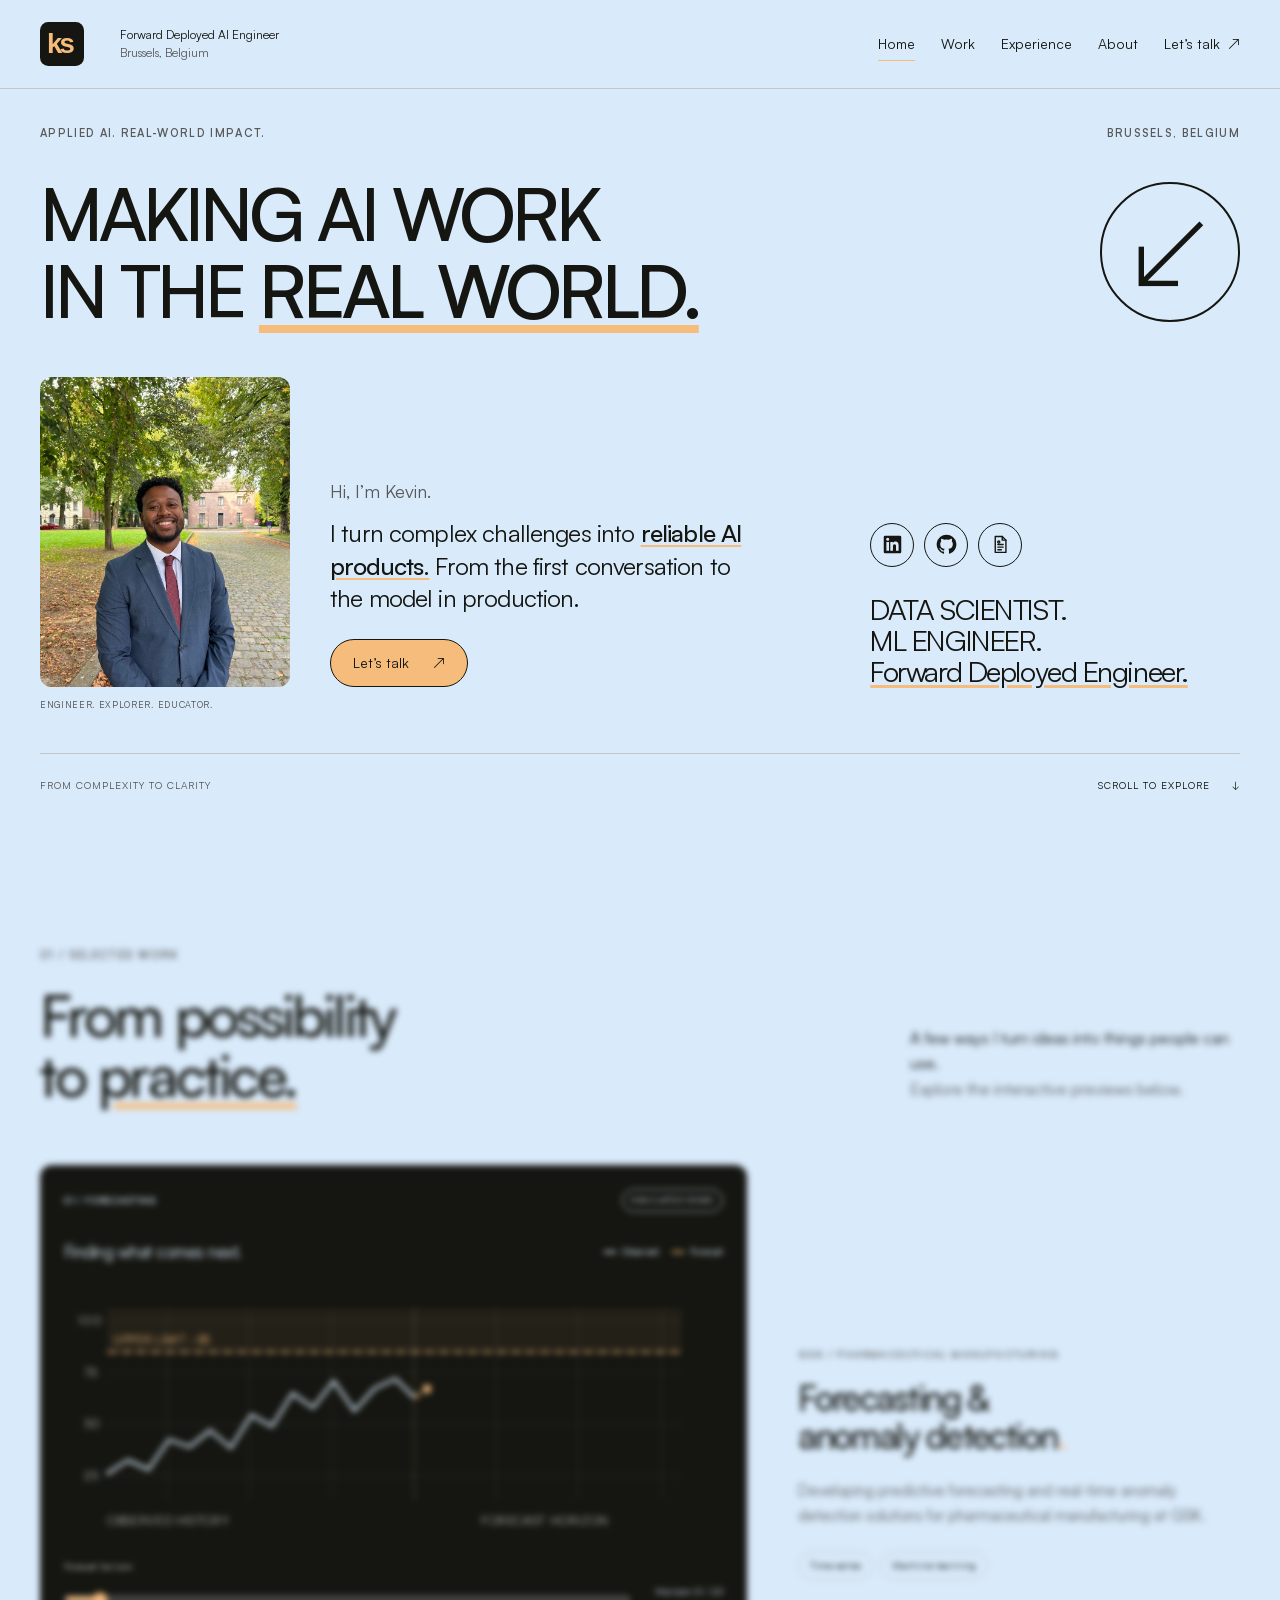
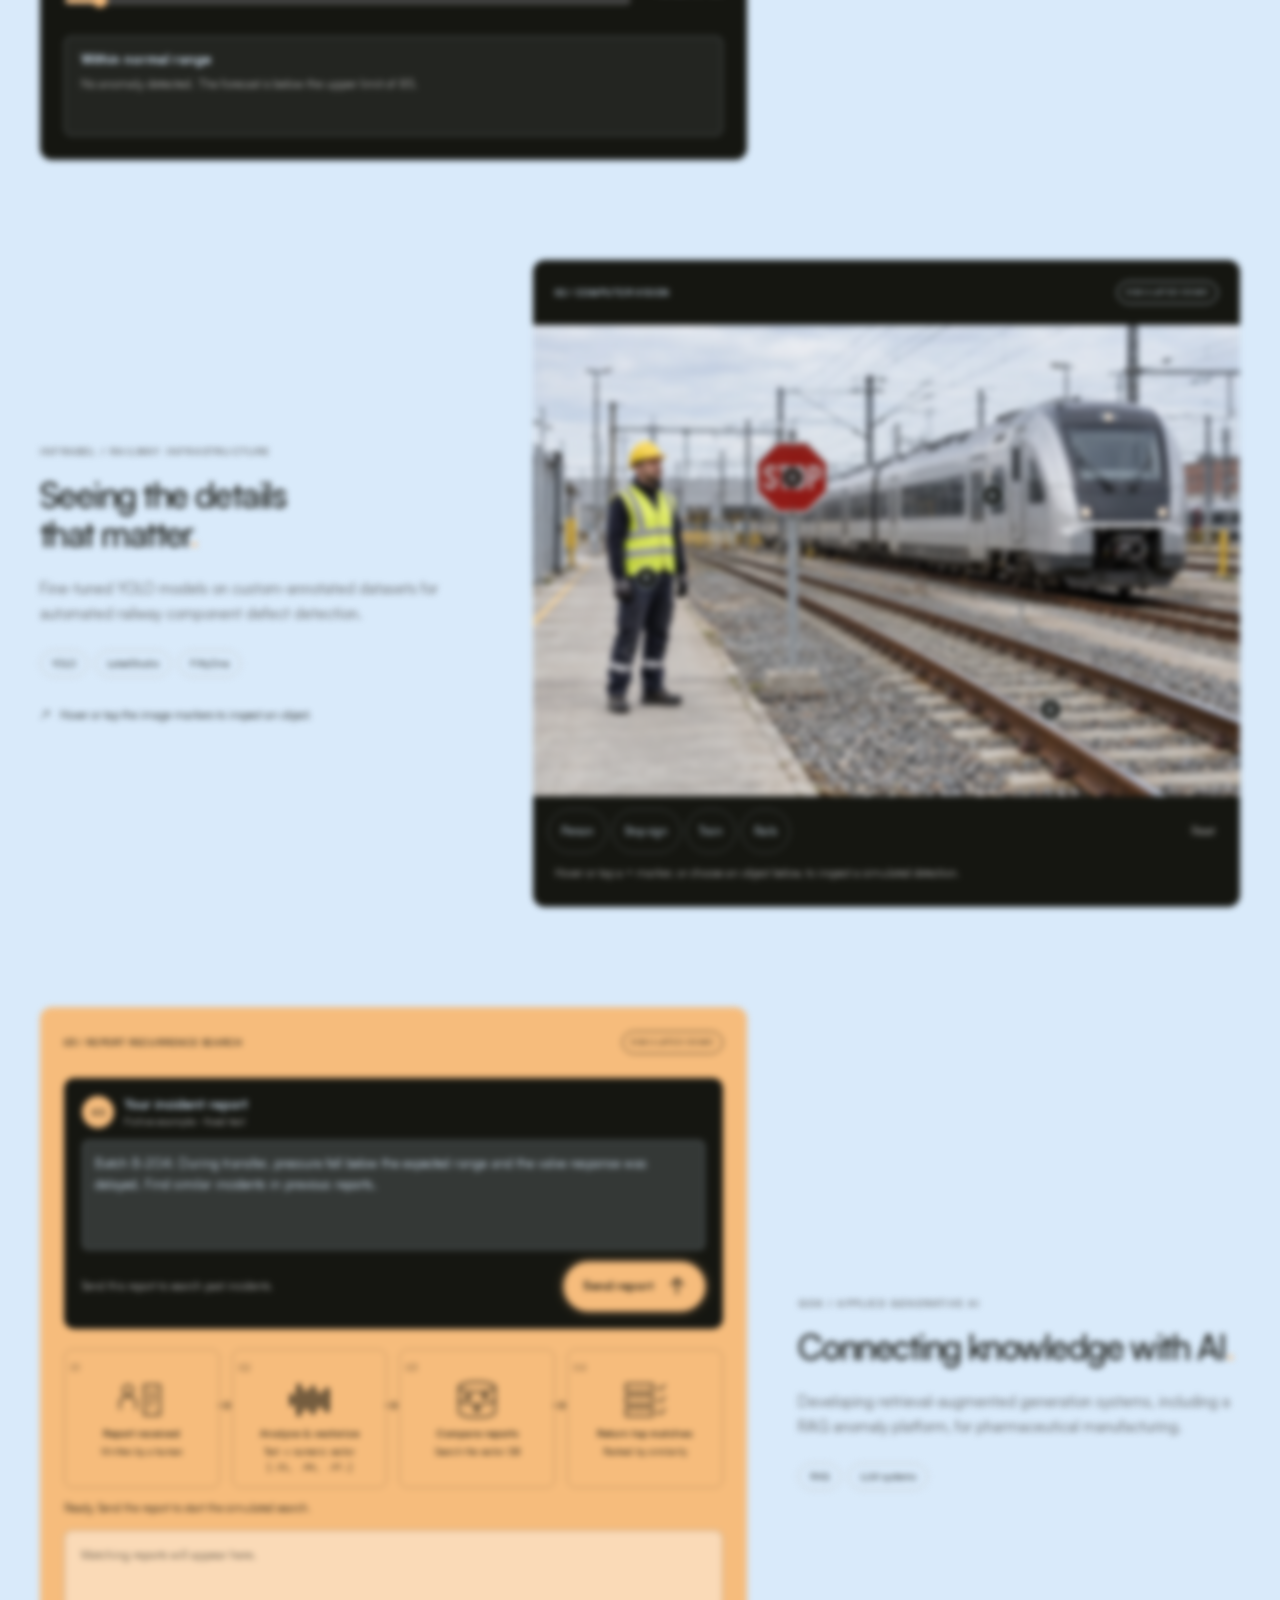
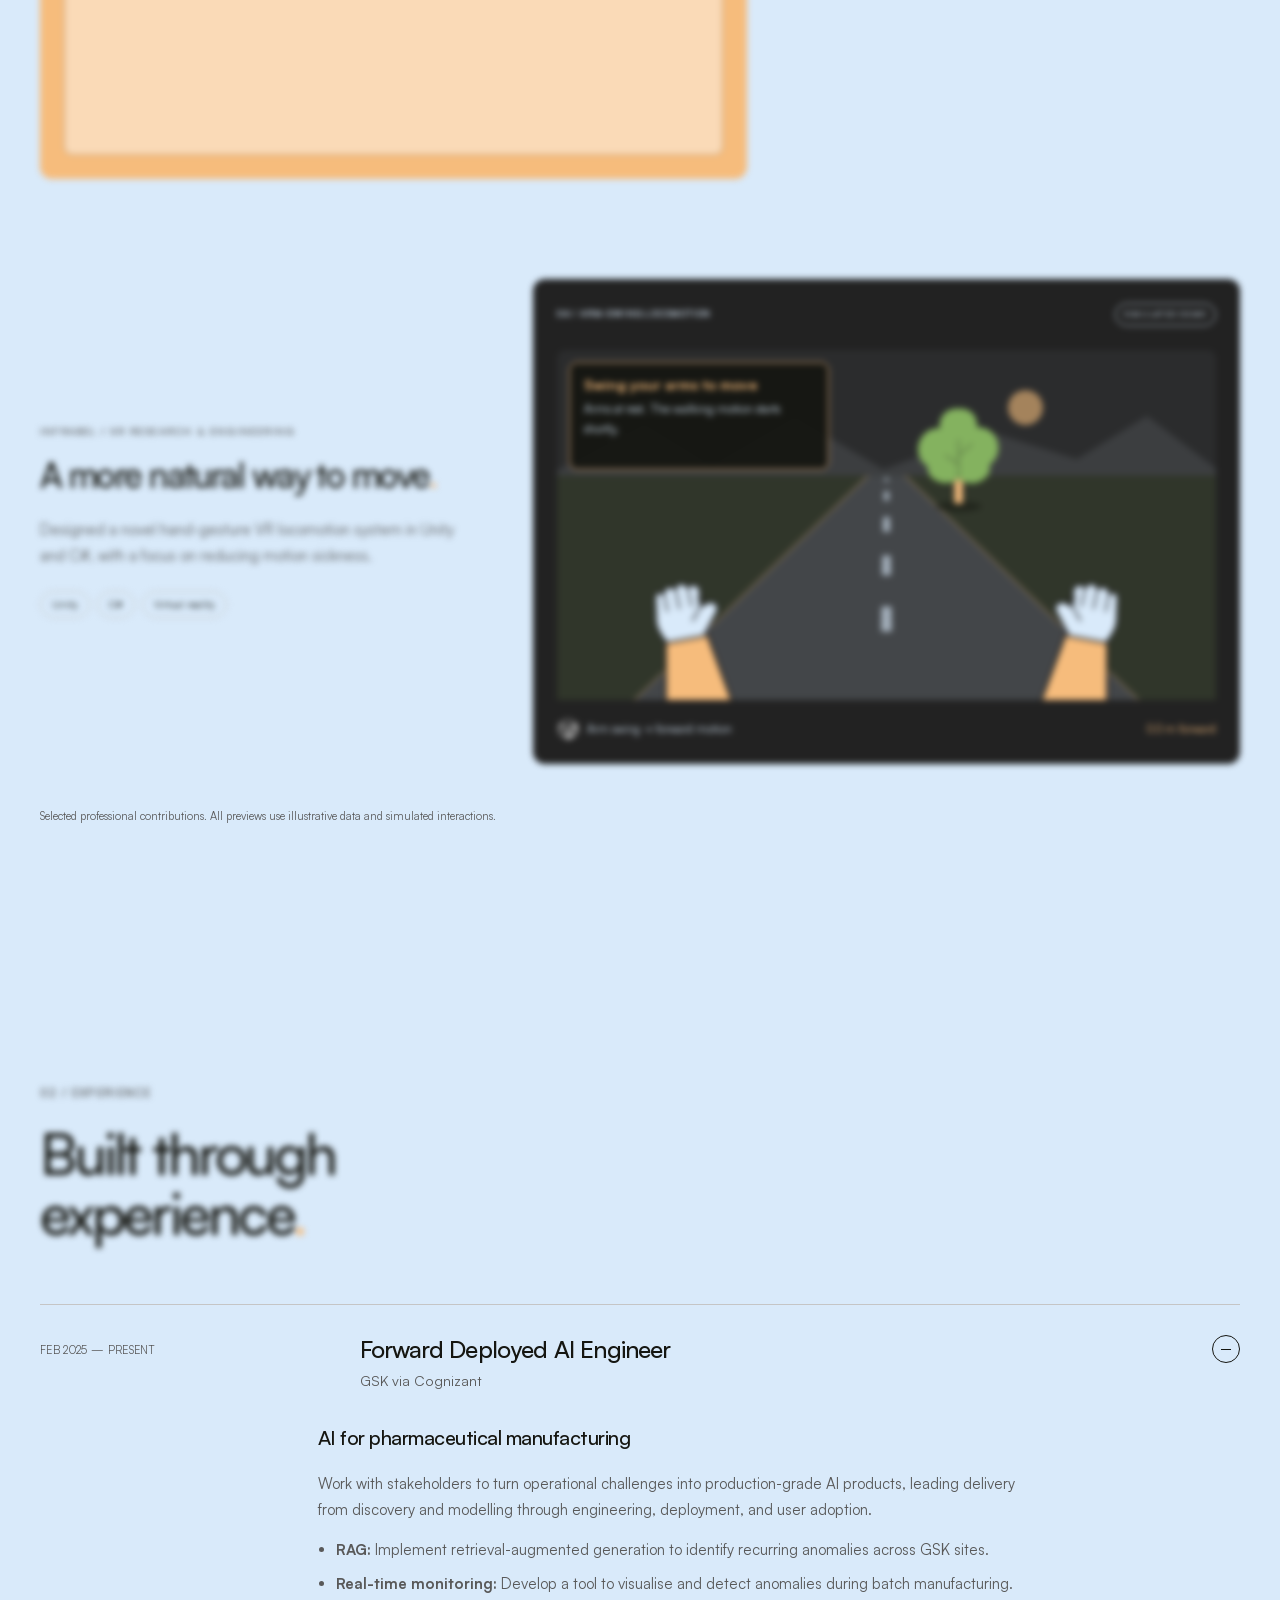
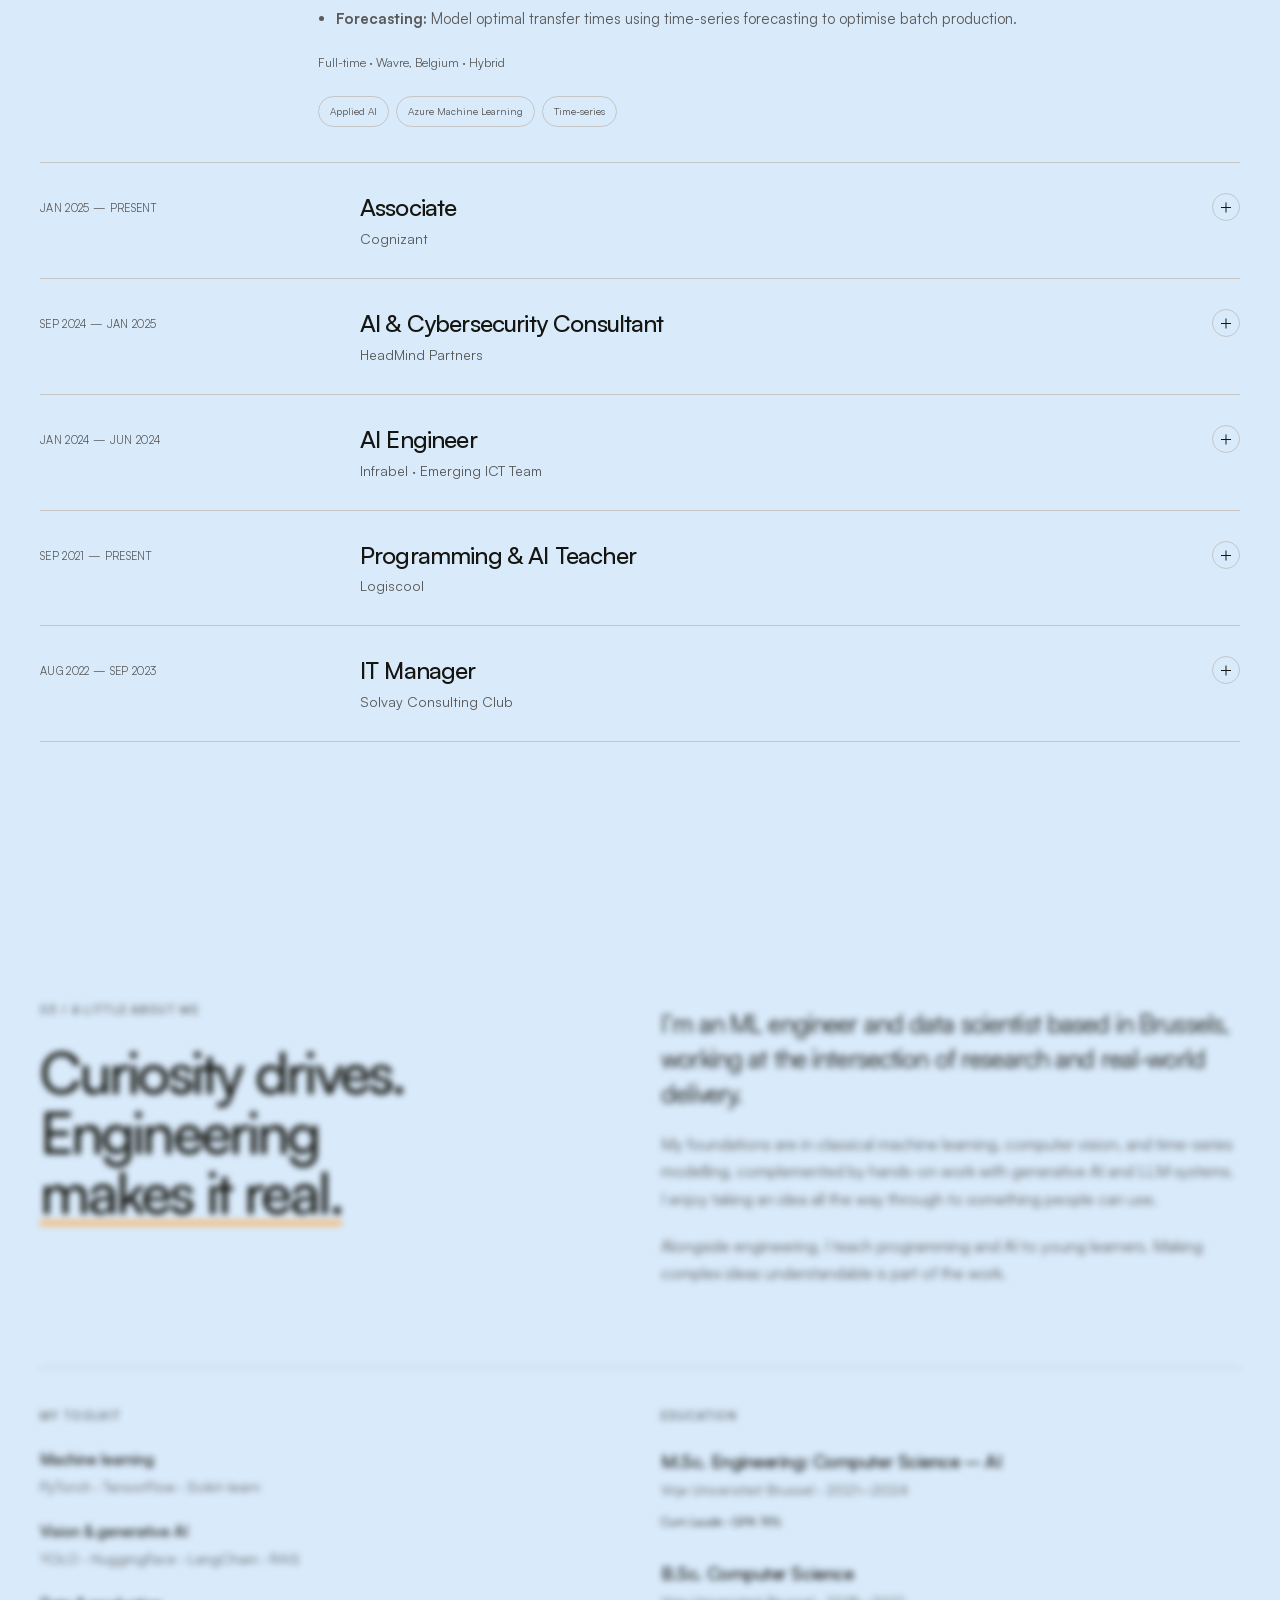
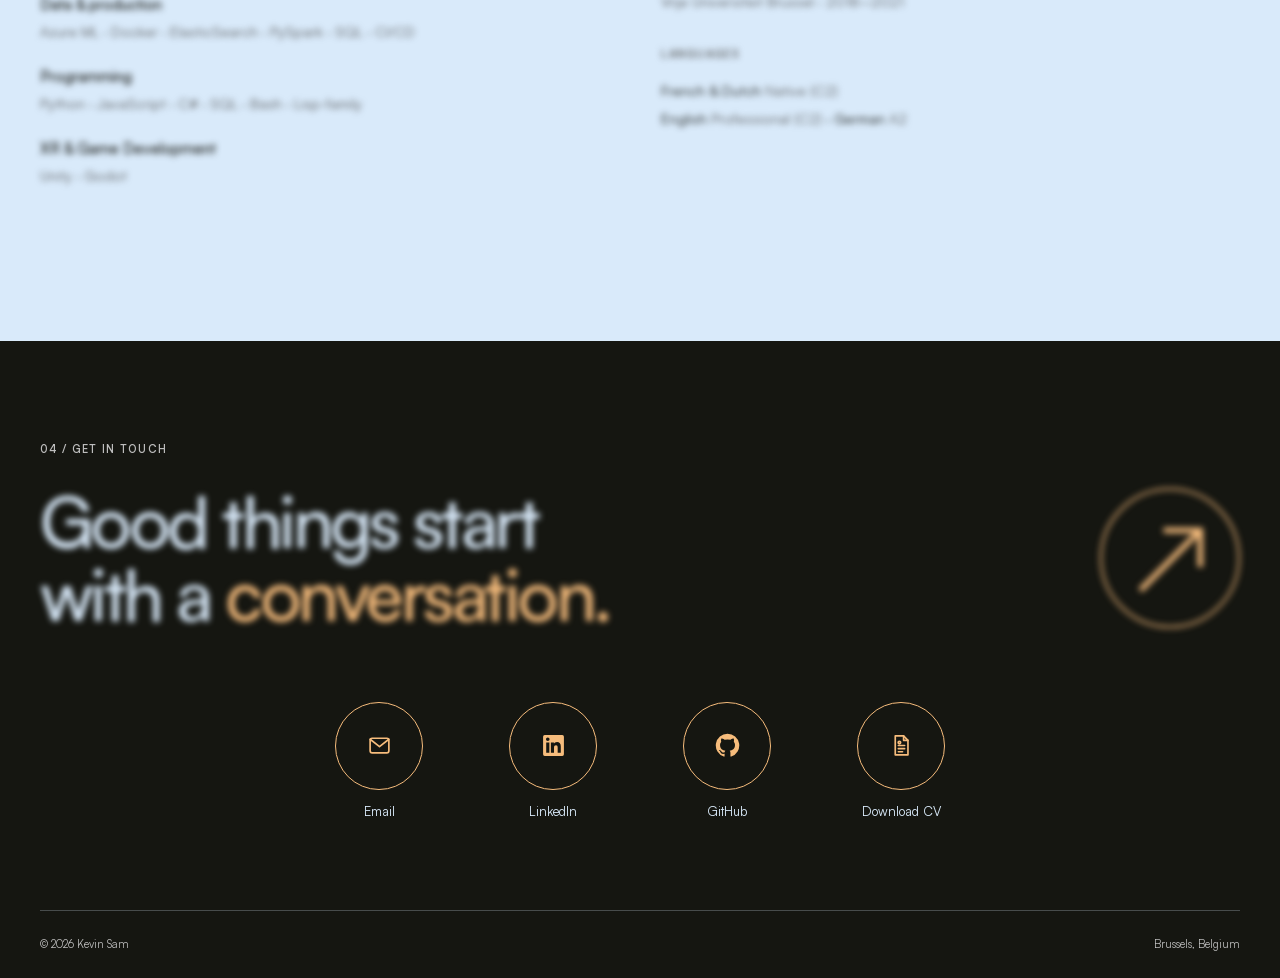
==== commit cc32ed20: "feat: final v2 of website" ====
--- a/index.html
+++ b/index.html
@@ -5,26 +5,44 @@
   <meta name="viewport" content="width=device-width, initial-scale=1">
   <meta name="description" content="Kevin Sam — Forward Deployed AI Engineer in Brussels. Applied AI, machine learning, computer vision, and production systems.">
   <meta name="theme-color" content="#D9EAFA">
+  <script>
+    (() => {
+      const root = document.documentElement;
+      root.classList.add('js', 'is-loading');
+      let dismissed = false;
+      const finish = () => {
+        if (dismissed) return;
+        dismissed = true;
+        root.classList.remove('is-loading');
+        root.classList.add('is-loaded');
+      };
+      window.addEventListener('load', () => window.setTimeout(finish, 1350), {once: true});
+      window.setTimeout(finish, 4500);
+    })();
+  </script>
   <title>Kevin Sam — Applied AI & Machine Learning</title>
   <link rel="icon" href="assets/favicon.svg" type="image/svg+xml">
   <link rel="preload" href="assets/fonts/Satoshi-Variable.woff2" as="font" type="font/woff2" crossorigin>
-  <link rel="stylesheet" href="styles.css?v=11">
-  <script src="script.js?v=11" defer></script>
+  <link rel="stylesheet" href="styles.css?v=23">
+  <script src="script.js?v=19" defer></script>
 </head>
 <body>
+  <div class="loading-screen" role="status" aria-label="Loading Kevin Sam’s portfolio">
+    <div class="loading-content">
+      <svg class="ks-loader" viewBox="0 0 100 100" aria-hidden="true">
+        <defs><clipPath id="ks-fill-clip"><rect class="ks-fill-level" x="0" y="100" width="100" height="0"/></clipPath></defs>
+        <rect width="100" height="100" rx="23" fill="var(--ink)"/>
+        <text x="50" y="67" text-anchor="middle" font-family="Satoshi, sans-serif" font-size="56" font-weight="800" letter-spacing="-5" fill="var(--paper)">ks</text>
+        <text x="50" y="67" text-anchor="middle" font-family="Satoshi, sans-serif" font-size="56" font-weight="800" letter-spacing="-5" fill="var(--accent)" clip-path="url(#ks-fill-clip)">ks</text>
+      </svg>
+      <span>KEVIN SAM</span>
+    </div>
+  </div>
   <a class="skip-link" href="#main">Skip to content</a>
   <header class="header">
     <div class="header-inner wrap">
-      <a class="wordmark" href="#home" aria-label="Kevin Sam, home">KEVIN SAM<span>.</span></a>
+      <a class="wordmark" href="#home" aria-label="Kevin Sam, home"><img src="assets/favicon.svg" width="44" height="44" alt="" aria-hidden="true"></a>
       <p class="header-meta">Forward Deployed AI Engineer<br><span>Brussels, Belgium</span></p>
-      <div class="palette-picker">
-        <span class="palette-icon" aria-hidden="true"></span>
-        <select id="palette-select" aria-label="Choose colour palette">
-          <option value="blue-peach" data-theme-color="#D9EAFA" selected>Peach &amp; blue</option>
-          <option value="navy-cream" data-theme-color="#FAF0CA">Navy &amp; cream</option>
-          <option value="violet" data-theme-color="#e8e8e8">Violet &amp; grey</option>
-        </select>
-      </div>
       <button class="menu-toggle" aria-expanded="false" aria-controls="site-nav" aria-label="Open navigation menu"><span>Menu</span><span class="menu-symbol" aria-hidden="true"><i></i><i></i></span></button>
       <nav id="site-nav" aria-label="Site navigation"><a href="#home">Home</a><a href="#work">Work</a><a href="#experience">Experience</a><a href="#about">About</a><a class="nav-contact" href="#contact">Let’s talk <span aria-hidden="true">↗</span></a></nav>
     </div>
@@ -34,11 +52,11 @@
       <div class="hero-top" data-reveal><span class="eyebrow">APPLIED AI. REAL-WORLD IMPACT.</span><span class="eyebrow hero-location">BRUSSELS, BELGIUM</span></div>
       <div class="hero-title-row" data-reveal>
         <h1 id="hero-title"><span>MAKING AI WORK</span> <span>IN THE <em>REAL WORLD.</em></span></h1>
-        <a class="hero-orb" href="#work" aria-label="Explore selected projects"><span aria-hidden="true">↙</span></a>
+        <a class="hero-orb" href="#forecast-project" aria-label="Explore selected projects"><span aria-hidden="true">↙</span></a>
       </div>
       <div class="hero-grid">
         <figure class="portrait" data-reveal><div class="portrait-frame"><img src="assets/kevin-professional.jpg" alt="Kevin Sam smiling in a suit outdoors" width="1119" height="1400" fetchpriority="high"></div><figcaption>ENGINEER. EXPLORER. EDUCATOR.</figcaption></figure>
-        <div class="hero-copy" data-reveal><p class="intro">Hi, I’m Kevin.</p><p class="hero-description">I turn complex challenges into <strong>reliable AI products.</strong> From the first conversation to the model in production.</p></div><div class="hero-actions" data-reveal><a class="pill pill-primary" href="#contact">Let’s talk <span aria-hidden="true">↗</span></a><a class="text-link" href="output/pdf/Kevin_Sam_CV_2026.pdf" download>Download CV <span aria-hidden="true">↓</span></a></div>
+        <div class="hero-copy" data-reveal><p class="intro">Hi, I’m Kevin.</p><p class="hero-description">I turn complex challenges into <strong>reliable AI products.</strong> From the first conversation to the model in production.</p></div><div class="hero-actions" data-reveal><a class="pill pill-primary" href="#contact">Let’s talk <span aria-hidden="true">↗</span></a></div>
         <div class="hero-identity" data-reveal><div class="social-links"><a href="https://linkedin.com/in/kevin-sam-0a39a8206" target="_blank" rel="noopener noreferrer" aria-label="Kevin Sam on LinkedIn"><svg class="social-icon" viewBox="0 0 24 24" fill="currentColor" aria-hidden="true" focusable="false"><path d="M20.45 2H3.55A1.55 1.55 0 0 0 2 3.55v16.9A1.55 1.55 0 0 0 3.55 22h16.9A1.55 1.55 0 0 0 22 20.45V3.55A1.55 1.55 0 0 0 20.45 2ZM8 19H5V9h3ZM6.5 7.7A1.75 1.75 0 1 1 6.5 4.2a1.75 1.75 0 0 1 0 3.5ZM19 19h-3v-5.2c0-1.3-.5-2.1-1.6-2.1-1.2 0-1.9.8-1.9 2.1V19h-3V9h2.9v1.4c.5-.9 1.5-1.7 3-1.7 2.4 0 3.6 1.5 3.6 4.3Z"/></svg></a><a href="https://github.com/Pexmachine" target="_blank" rel="noopener noreferrer" aria-label="Kevin Sam on GitHub"><svg class="social-icon" viewBox="0 0 24 24" fill="currentColor" aria-hidden="true" focusable="false"><path d="M12 .75a11.25 11.25 0 0 0-3.56 21.92c.56.1.77-.24.77-.54v-2.1c-3.13.68-3.79-1.33-3.79-1.33-.51-1.3-1.25-1.65-1.25-1.65-1.02-.7.08-.69.08-.69 1.13.08 1.73 1.16 1.73 1.16 1 1.72 2.64 1.22 3.28.93.1-.73.39-1.23.71-1.51-2.5-.28-5.13-1.25-5.13-5.56 0-1.23.44-2.23 1.16-3.02-.12-.28-.5-1.43.11-2.98 0 0 .95-.3 3.1 1.15a10.8 10.8 0 0 1 5.64 0c2.15-1.46 3.09-1.15 3.09-1.15.62 1.55.23 2.7.12 2.98.72.79 1.15 1.79 1.15 3.02 0 4.32-2.63 5.27-5.14 5.55.4.35.76 1.03.76 2.08v3.12c0 .3.2.65.78.54A11.25 11.25 0 0 0 12 .75Z"/></svg></a><a href="output/pdf/Kevin_Sam_CV_2026.pdf" download aria-label="Download Kevin Sam’s CV"><svg class="social-icon cv-icon" viewBox="0 0 24 24" fill="none" stroke="currentColor" stroke-width="1.6" stroke-linecap="round" stroke-linejoin="round" aria-hidden="true" focusable="false"><path d="M6 2.8h8l4.2 4.2v14H6z"/><path d="M14 2.8V7h4.2M9 12h6M9 15h6M9 18h4"/><circle cx="10" cy="9.2" r="1.2"/></svg></a></div><p>DATA SCIENTIST.<br>ML ENGINEER.<br><span>Forward Deployed Engineer.</span></p></div>
       </div>
       <div class="hero-foot"><span>FROM COMPLEXITY TO CLARITY</span><a href="#work">SCROLL TO EXPLORE <span aria-hidden="true">↓</span></a></div>
@@ -46,24 +64,27 @@
     <section id="work" class="section work wrap" aria-labelledby="work-title">
       <div class="section-heading" data-reveal><div><p class="eyebrow">01 / SELECTED WORK</p><h2 id="work-title">From possibility<br>to <em>practice.</em></h2></div><p>A few ways I turn ideas into things people can use.<br><span class="muted">Explore the interactive previews below.</span></p></div>
       <div class="projects">
-        <article class="project" data-reveal>
+        <article id="forecast-project" class="project" data-reveal>
           <div class="project-visual forecasting" data-demo="forecast">
             <div class="visual-top"><span>01 / FORECASTING</span><span class="demo-badge">SIMULATED DEMO</span></div>
             <div class="forecast-heading"><span>Finding what comes next.</span><span class="chart-legend"><i></i> Observed <i class="legend-prediction"></i> Forecast</span></div>
             <svg class="forecast-chart" viewBox="0 0 640 260" role="img" aria-labelledby="forecast-chart-title forecast-chart-desc">
-              <title id="forecast-chart-title">Illustrative time-series forecast</title><desc id="forecast-chart-desc">An observed series continues into a simulated forecast with an illustrative uncertainty band.</desc>
+              <title id="forecast-chart-title">Illustrative forecast and anomaly detection</title><desc id="forecast-chart-desc">An observed series continues into a simulated forecast with an uncertainty band. An upper limit of 85 marks an anomaly when the forecast reaches it.</desc>
               <defs><clipPath id="forecast-window"><rect id="forecast-clip" x="340" y="0" width="260" height="260"/></clipPath></defs>
               <path class="chart-grid" d="M42 42H600M42 92H600M42 142H600M42 192H600M100 30V215M180 30V215M260 30V215M340 30V215M420 30V215M500 30V215M580 30V215"/>
+              <rect class="anomaly-zone" x="42" y="30" width="558" height="42"/>
               <g class="chart-axis"><text x="14" y="46">100</text><text x="19" y="96">75</text><text x="19" y="146">50</text><text x="19" y="196">25</text><text x="42" y="240">OBSERVED HISTORY</text><text x="405" y="240">FORECAST HORIZON</text></g>
               <path class="signal" d="M42 190L62 177 82 186 102 157 122 164 142 148 162 165 182 133 202 144 222 112 242 126 262 100 282 129 302 107 322 98 340 116"/>
               <path id="forecast-boundary" class="forecast-boundary" d="M340 30V215"/>
               <g clip-path="url(#forecast-window)"><path class="uncertainty" d="M340 116L366 88 392 91 418 60 444 67 470 38 496 43 522 19 548 27 574 8 600 12L600 82 574 72 548 93 522 80 496 98 470 88 444 111 418 98 392 121 366 112Z"/><path class="prediction" d="M340 116L366 99 392 105 418 77 444 87 470 61 496 69 522 48 548 58 574 34 600 42"/></g>
               <circle id="forecast-dot" cx="600" cy="42" r="5"/>
+              <line id="forecast-threshold" class="anomaly-threshold" x1="42" x2="600" y1="72" y2="72"/>
+              <text class="anomaly-threshold-label" x="48" y="64">UPPER LIMIT · 85</text>
             </svg>
-            <div class="demo-controls forecast-controls"><button class="demo-button" data-play type="button"><span aria-hidden="true">↻</span> Replay</button><label class="forecast-slider" for="forecast-progress"><span>Forecast horizon</span><input id="forecast-progress" type="range" min="0" max="100" value="100" step="1"></label><output id="forecast-readout" for="forecast-progress">Horizon 10 / 10</output></div>
-            <p class="demo-status" data-demo-status role="status">Illustrative observations, forecast, and uncertainty band.</p>
+            <div class="demo-controls forecast-controls"><label class="forecast-slider" for="forecast-progress"><span>Forecast horizon</span><input id="forecast-progress" type="range" min="0" max="100" value="100" step="1"></label><output id="forecast-readout" for="forecast-progress">Horizon 10 / 10</output></div>
+            <div class="forecast-alert" id="forecast-alert" data-state="anomaly" role="group" aria-labelledby="forecast-alert-title"><strong id="forecast-alert-title">Anomaly detected</strong><p id="forecast-recommendation">Simulated recommendation: Lower the temperature to return to a normal state.</p></div>
           </div>
-          <div class="project-info"><p class="eyebrow">GSK / PHARMACEUTICAL MANUFACTURING</p><h3>Forecasting &amp;<br> anomaly detection<span class="accent">.</span></h3><p>Developing predictive forecasting and real-time anomaly detection solutions for pharmaceutical manufacturing at GSK.</p><div class="tags"><span>Time-series</span><span>Machine learning</span></div><p class="interaction-hint"><span aria-hidden="true">↖</span> Forecasts loop in view. Scrub to explore.</p></div>
+          <div class="project-info"><p class="eyebrow">GSK / PHARMACEUTICAL MANUFACTURING</p><h3>Forecasting &amp;<br> anomaly detection<span class="accent">.</span></h3><p>Developing predictive forecasting and real-time anomaly detection solutions for pharmaceutical manufacturing at GSK.</p><div class="tags"><span>Time-series</span><span>Machine learning</span></div></div>
         </article>
         <article class="project" data-reveal>
           <div class="project-visual vision" id="vision-demo">
@@ -76,37 +97,50 @@
               <div id="detection-box" class="detection-box" hidden aria-hidden="true"><span id="detection-label"></span></div>
             </div>
             <div class="object-controls" aria-label="Choose an object to inspect"><button class="object-button" data-object="person" type="button" aria-pressed="false" aria-describedby="detection-result">Person</button><button class="object-button" data-object="sign" type="button" aria-pressed="false" aria-describedby="detection-result">Stop sign</button><button class="object-button" data-object="train" type="button" aria-pressed="false" aria-describedby="detection-result">Train</button><button class="object-button" data-object="rail" type="button" aria-pressed="false" aria-describedby="detection-result">Rails</button><button class="detection-reset" id="detection-reset" type="button">Reset</button></div>
-            <p class="detection-result" id="detection-result" role="status">An illustrative railway scene with a person, stop sign, train, and rails.</p>
+            <p class="detection-result" id="detection-result" role="status">Hover or tap a + marker, or choose an object below, to inspect a simulated detection.</p>
           </div>
-          <div class="project-info"><p class="eyebrow">INFRABEL / RAILWAY INFRASTRUCTURE</p><h3>Seeing the details<br> that matter<span class="accent">.</span></h3><p>Fine-tuned YOLO models on custom-annotated datasets for automated railway component defect detection.</p><div class="tags"><span>YOLO</span><span>LabelStudio</span><span>FiftyOne</span></div><p class="interaction-hint"><span aria-hidden="true">↗</span> A little computer vision, brought to life.</p></div>
+          <div class="project-info"><p class="eyebrow">INFRABEL / RAILWAY INFRASTRUCTURE</p><h3>Seeing the details<br> that matter<span class="accent">.</span></h3><p>Fine-tuned YOLO models on custom-annotated datasets for automated railway component defect detection.</p><div class="tags"><span>YOLO</span><span>LabelStudio</span><span>FiftyOne</span></div><p class="interaction-hint"><span aria-hidden="true">↗</span> Hover or tap the image markers to inspect an object.</p></div>
         </article>
       <article class="project" data-reveal>
           <div class="project-visual retrieval" data-demo="rag" data-stage="0">
-            <div class="visual-top"><span>03 / GENERATIVE AI</span><span class="demo-badge">SIMULATED DEMO</span></div>
-            <div class="rag-flow" role="img" aria-label="Illustrative document context, retrieval, AI and answer workflow">
-              <div class="rag-node rag-context"><div class="document-stack" aria-hidden="true"><i></i><i></i><i></i></div><span>Context</span></div><span class="flow-arrow" aria-hidden="true">→</span>
-              <div class="rag-node rag-retrieval"><div class="retrieval-symbol" aria-hidden="true">⌕</div><span>Retrieve</span></div><span class="flow-arrow" aria-hidden="true">→</span>
-              <div class="rag-node rag-ai"><div class="ai-symbol" aria-hidden="true">✳</div><span>AI</span></div><span class="flow-arrow" aria-hidden="true">→</span>
-              <div class="rag-node rag-answer"><div class="answer-symbol" aria-hidden="true"><i></i><i></i><i></i></div><span>Answer</span></div>
+            <div class="visual-top"><span>03 / REPORT RECURRENCE SEARCH</span><span class="demo-badge">SIMULATED DEMO</span></div>
+            <form class="report-chat" data-rag-form>
+              <label for="rag-report"><span class="report-avatar" aria-hidden="true">KS</span><span>Your incident report <small>Fictive example · fixed text</small></span></label>
+              <textarea id="rag-report" readonly rows="4" aria-describedby="rag-report-hint">Batch B-204: During transfer, pressure fell below the expected range and the valve response was delayed. Find similar incidents in previous reports.</textarea>
+              <div class="report-chat-footer"><p id="rag-report-hint">Send this report to search past incidents.</p><button class="rag-send" type="submit">Send report <span aria-hidden="true">↑</span></button></div>
+            </form>
+            <ol class="rag-pipeline" aria-label="How the report is processed">
+              <li data-rag-step="1"><span class="pipeline-number">01</span><svg viewBox="0 0 48 40" aria-hidden="true"><circle cx="10" cy="10" r="5"/><path d="M2 29v-6c0-9 16-9 16 0v6M26 5h16v30H26zM30 13h8m-8 6h8m-8 6h5"/></svg><strong>Report received</strong><span>Written by a human</span></li>
+              <li data-rag-step="2"><span class="pipeline-number">02</span><div class="embedding-visual" aria-hidden="true"><i></i><i></i><i></i><i></i><i></i><i></i></div><strong>Analyse &amp; vectorize</strong><span>Text → numeric vector</span><code>[.21, .84, .37…]</code></li>
+              <li data-rag-step="3"><span class="pipeline-number">03</span><svg class="vector-database" viewBox="0 0 48 40" aria-hidden="true"><ellipse cx="24" cy="7" rx="18" ry="5"/><path d="M6 7v25c0 7 36 7 36 0V7M6 19c0 7 36 7 36 0"/><circle class="similar-vector" cx="15" cy="17" r="2"/><circle class="similar-vector" cx="24" cy="29" r="2"/><circle class="similar-vector" cx="32" cy="16" r="2"/></svg><strong>Compare reports</strong><span>Search the vector DB</span></li>
+              <li data-rag-step="4"><span class="pipeline-number">04</span><svg viewBox="0 0 48 40" aria-hidden="true"><path d="M5 4h27v8H5zm0 12h27v8H5zm0 12h27v8H5zM37 8l2 2 5-5m-7 15 2 2 5-5m-7 15 2 2 5-5"/></svg><strong>Return top matches</strong><span>Ranked by similarity</span></li>
+            </ol>
+            <p class="demo-status" data-demo-status role="status">Ready. Send the report to start the simulated search.</p>
+            <div class="rag-answer" aria-live="polite" aria-atomic="true">
+              <p class="rag-answer-placeholder" data-rag-placeholder>Matching reports will appear here.</p>
+              <div data-rag-results hidden><p class="rag-answer-title">We have found these 3 potential recurrences:</p><ol class="recurrence-list"><li><div><strong>RPT-018 · Transfer pressure drop</strong><span>Pressure loss during transfer; a partially blocked inlet filter was reported.</span></div><span class="similarity-score">96%<small>similarity</small></span></li><li><div><strong>RPT-042 · Delayed valve response</strong><span>A slow actuator coincided with pressure fluctuations at transfer startup.</span></div><span class="similarity-score">92%<small>similarity</small></span></li><li><div><strong>RPT-073 · Unstable transfer flow</strong><span>Air in the transfer line was associated with low pressure and intermittent flow.</span></div><span class="similarity-score">88%<small>similarity</small></span></li></ol><p class="rag-result-note">Fictive reports and similarity scores. These are potential matches, not confirmed causes.</p></div>
             </div>
-            <div class="rag-answer-preview"><span class="answer-kicker">ILLUSTRATIVE ANSWER</span><p>Similar patterns found.<br>Relevant context connected.</p></div>
-            <div class="demo-controls"><button class="demo-button" data-play type="button"><span aria-hidden="true">▷</span> Replay workflow</button><span class="demo-caption">CONTEXT → KNOWLEDGE</span></div>
-            <p class="demo-status" data-demo-status role="status">Illustrative workflow: document context, retrieval, AI, and answer.</p>
+            <noscript><p>Illustrative matches: transfer pressure drop, delayed valve response, and unstable transfer flow. Enable JavaScript to send the report and follow the simulated search.</p></noscript>
           </div>
           <div class="project-info"><p class="eyebrow">GSK / APPLIED GENERATIVE AI</p><h3>Connecting knowledge with AI<span class="accent">.</span></h3><p>Developing retrieval-augmented generation systems, including a RAG anomaly platform, for pharmaceutical manufacturing.</p><div class="tags"><span>RAG</span><span>LLM systems</span></div></div>
       </article>
       <article class="project" data-reveal>
-          <div class="project-visual spatial" data-demo="vr" data-stage="0">
-            <div class="visual-top"><span>04 / IMMERSIVE TECHNOLOGY</span><span class="demo-badge">SIMULATED DEMO</span></div>
-            <div class="vr-scene"><svg class="vr-drawing" viewBox="0 0 500 220" role="img" aria-labelledby="vr-title vr-desc"><title id="vr-title">Illustrative hand-gesture VR locomotion</title><desc id="vr-desc">A hand gesture triggers forward movement toward a destination in this conceptual scene.</desc>
-              <defs><pattern id="vr-grid" width="40" height="24" patternUnits="userSpaceOnUse"><path d="M40 0H0V24" fill="none" stroke="currentColor" stroke-width=".7"/></pattern></defs>
-              <g class="vr-world"><path class="vr-floor" d="M215 88H455L495 188H170Z" fill="url(#vr-grid)"/><path class="vr-road" d="M311 90 283 184M337 90 360 184"/><ellipse class="vr-destination" cx="325" cy="97" rx="20" ry="7"/><circle class="vr-arrival" cx="325" cy="85" r="20"/><path class="vr-check" d="m316 85 6 6 12-14"/></g>
-              <g class="vr-hand" fill="none" stroke="currentColor" stroke-width="3" stroke-linecap="round" stroke-linejoin="round"><path d="M95 177c-12-14-27-29-31-43-3-11 9-17 15-7l14 17V62c0-13 17-13 17 0v48-65c0-13 17-13 17 0v65-55c0-13 17-13 17 0v57-39c0-12 17-12 17 0v75c0 13-4 24-10 32"/><path d="M95 177v16h56v-16M112 147c12-10 23-11 32-1"/></g>
-              <g class="vr-motion-arrow"><path d="M183 117h49m-11-10 11 10-11 10" fill="none" stroke="currentColor" stroke-width="2.5"/></g>
-              <g class="vr-avatar"><circle cx="325" cy="164" r="6"/><circle cx="325" cy="164" r="13" fill="none" stroke="currentColor" stroke-width="1"/></g>
-            </svg><img class="unity-logo" src="assets/unity.svg" alt="Unity" width="32" height="32" loading="lazy"></div>
-            <div class="demo-controls"><button class="demo-button" data-play type="button"><span aria-hidden="true">▷</span> Replay gesture</button><span class="demo-caption">GESTURE → MOVEMENT</span></div>
-            <p class="demo-status" data-demo-status role="status">A conceptual hand gesture translates into forward movement.</p>
+          <div class="project-visual spatial" data-demo="vr">
+            <div class="visual-top"><span>04 / ARM-SWING LOCOMOTION</span><span class="demo-badge">SIMULATED DEMO</span></div>
+            <div class="vr-scene"><svg class="vr-drawing" viewBox="0 0 640 340" role="img" aria-labelledby="vr-title vr-desc"><title id="vr-title">Walking arm swings move the VR viewpoint forward</title><desc id="vr-desc">Two hands swing alternately as they do when walking. The viewpoint moves down a road and a tree ahead gets closer. The hands rest briefly before each loop.</desc>
+              <rect class="vr-sky" width="640" height="340" rx="8"/>
+              <circle class="vr-sun" cx="455" cy="56" r="17"/>
+              <path class="vr-hills" d="M0 117 85 72 150 112 231 65 317 116 418 79 505 106 573 64 640 115V175H0Z"/>
+              <path class="vr-ground" d="M0 122H640V340H0Z"/>
+              <path class="vr-perspective-road" d="M302 122H338L565 340H75Z"/>
+              <path class="vr-road-edge" d="M302 122 75 340M338 122 565 340"/>
+              <g class="vr-lane-markers" aria-hidden="true"><path data-vr-marker/><path data-vr-marker/><path data-vr-marker/><path data-vr-marker/><path data-vr-marker/><path data-vr-marker/></g>
+              <g id="vr-tree" transform="translate(390 149)"><ellipse class="vr-tree-shadow" cx="0" cy="3" rx="22" ry="5"/><path class="vr-tree-trunk" d="M-4 0v-56h8V0Z"/><path class="vr-tree-leaves" d="M0-92c-12-1-20 9-18 19-20-2-30 26-12 37-2 13 18 22 30 12 13 11 34 0 30-13 17-13 8-38-12-37 1-11-7-19-18-18Z"/><path class="vr-tree-detail" d="M0-62v41m0-17-13-9m13 1 13-12"/></g>
+              <g class="vr-walking-hand" id="vr-left-hand"><g transform="translate(120 256) rotate(-12)"><path class="vr-sleeve" d="M-20 24H21L32 100H-36Z"/><path class="vr-glove" d="M-19 25c-5-10-8-18-5-28l3-17c1-6 8-5 9-1 0-8 10-8 12-3 2-7 11-5 12 1 4-4 11-1 11 5l-1 15c12-6 19 3 11 11L18 26Z"/><path class="vr-knuckles" d="M-12-20v15M0-24v19M12-23v18M21-14l-1 12-10 11"/></g></g>
+              <g class="vr-walking-hand" id="vr-right-hand"><g transform="translate(520 256) rotate(12) scale(-1 1)"><path class="vr-sleeve" d="M-20 24H21L32 100H-36Z"/><path class="vr-glove" d="M-19 25c-5-10-8-18-5-28l3-17c1-6 8-5 9-1 0-8 10-8 12-3 2-7 11-5 12 1 4-4 11-1 11 5l-1 15c12-6 19 3 11 11L18 26Z"/><path class="vr-knuckles" d="M-12-20v15M0-24v19M12-23v18M21-14l-1 12-10 11"/></g></g>
+            </svg><div class="vr-caption"><strong>Swing your arms to move</strong><p data-demo-status role="status">Walking-style arm swings move you forward. Watch the tree get closer.</p></div></div>
+            <div class="vr-telemetry"><span><img src="assets/unity.svg" alt="Unity" width="22" height="22" loading="lazy"> Arm swing → forward motion</span><output id="vr-distance">0.0 m forward</output></div>
+            <noscript><p>This scene illustrates walking-style arm swings controlling forward movement in VR. Enable JavaScript to see the tree approaching.</p></noscript>
           </div>
           <div class="project-info"><p class="eyebrow">INFRABEL / XR RESEARCH &amp; ENGINEERING</p><h3>A more natural way to move<span class="accent">.</span></h3><p>Designed a novel hand-gesture VR locomotion system in Unity and C#, with a focus on reducing motion sickness.</p><div class="tags"><span>Unity</span><span>C#</span><span>Virtual reality</span></div></div>
       </article>
@@ -115,12 +149,12 @@
     </section>
 <section id="experience" class="experience section" aria-labelledby="experience-title"><div class="wrap"><div class="section-heading" data-reveal><div><p class="eyebrow">02 / EXPERIENCE</p><h2 id="experience-title">Built through <br>experience<span class="accent">.</span></h2></div></div>
 <div class="experience-list">
-<details name="career" open><summary><span class="exp-date">FEB 2025 — PRESENT</span><span class="exp-role"><strong>Forward Deployed AI Engineer</strong><span>GSK <span class="muted">via Cognizant</span></span></span><span class="exp-toggle" aria-hidden="true"></span></summary><div class="exp-body updated"><h3>AI for pharmaceutical manufacturing</h3><p>Work with stakeholders to turn operational challenges into production-grade AI products, leading delivery from discovery and modelling through engineering, deployment, and user adoption.</p><ul><li><strong>RAG:</strong> Implement retrieval-augmented generation to identify recurring anomalies across GSK sites.</li><li><strong>Real-time monitoring:</strong> Develop a tool to visualise and detect anomalies during batch manufacturing.</li><li><strong>Forecasting:</strong> Model optimal transfer times using time-series forecasting to optimise batch production.</li></ul><p class="exp-place">Full-time · Wavre, Belgium · Hybrid</p><div class="tags"><span>Applied AI</span><span>Azure Machine Learning</span><span>Time-series</span></div></div></details>
-<details name="career"><summary><span class="exp-date">JAN 2025 — PRESENT</span><span class="exp-role"><strong>Associate – Data Science Community</strong><span>Cognizant</span></span><span class="exp-toggle" aria-hidden="true"></span></summary><div class="exp-body updated"><h3>Sharing knowledge, delivering applied AI</h3><ul><li>Participate in Cognizant’s global Data Science community, sharing knowledge and discussing complex technical challenges.</li><li>Present current projects and contribute to AI engineering best practices with colleagues.</li><li>Work on a long-term assignment at GSK, applying data science and engineering to pharmaceutical manufacturing.</li></ul><p class="exp-place">Full-time · Brussels, Belgium · Hybrid</p><div class="tags"><span>Consulting</span><span>Data science</span><span>Knowledge sharing</span></div></div></details>
-<details name="career"><summary><span class="exp-date">SEP 2024 — JAN 2025</span><span class="exp-role"><strong>AI & Cybersecurity Consultant</strong><span>HeadMind Partners</span></span><span class="exp-toggle" aria-hidden="true"></span></summary><div class="exp-body updated"><h3>AI awareness and practical experimentation</h3><ul><li>Create and present cybersecurity awareness programmes focused on AI-related risks.</li><li>Prototype retrieval-augmented generation applications that let users chat with internal documents.</li><li>Research and develop deepfake generation and detection models as part of internal AI projects.</li></ul><p class="exp-place">Full-time · Brussels, Belgium · Hybrid</p><div class="tags"><span>Consulting</span><span>RAG</span><span>Deepfakes</span></div></div></details>
-<details name="career"><summary><span class="exp-date">JAN 2024 — JUN 2024</span><span class="exp-role"><strong>AI Engineer</strong><span>Infrabel · Emerging ICT Team</span></span><span class="exp-toggle" aria-hidden="true"></span></summary><div class="exp-body updated"><h3>Exploring emerging technology for rail</h3><p>Worked in the Emerging ICT team, investigating how new technologies could support Infrabel.</p><ul><li><strong>Computer vision:</strong> Prepare datasets with LabelStudio and FiftyOne, then fine-tune YOLO models to detect defects in physical components.</li><li><strong>AIOps:</strong> Build ML pipelines in ElasticSearch for predictive maintenance of server infrastructure.</li><li><strong>Virtual reality:</strong> Develop a Unity environment for employee physical security awareness.</li><li><strong>Novel contribution:</strong> Design and implement hand-based VR locomotion to reduce motion sickness.</li></ul><p class="exp-place">Internship · Brussels, Belgium · Hybrid</p><div class="tags"><span>YOLO</span><span>ElasticSearch</span><span>Unity / C#</span></div></div></details>
-<details name="career"><summary><span class="exp-date">SEP 2021 — PRESENT</span><span class="exp-role"><strong>Programming & AI Teacher</strong><span>Logiscool</span></span><span class="exp-toggle" aria-hidden="true"></span></summary><div class="exp-body updated"><h3>Learning by making</h3><p>Teach programming, data science, and AI to learners aged 6–18 through small projects and games they can test and showcase.</p><ul><li>Explain AI and machine learning fundamentals and help learners implement algorithms in Python.</li><li>Guide coding projects in JavaScript, Python, and the Scratch-like Scoolcode language.</li><li>Teach 2D and 3D game development with Unity/C# and Godot/Python.</li><li>Introduce younger children to technology and help them develop typing skills.</li></ul><p class="exp-place">Part-time · Brussels, Belgium</p><div class="tags"><span>Teaching</span><span>Python / JavaScript</span><span>Game development</span></div></div></details>
-<details name="career"><summary><span class="exp-date">AUG 2022 — SEP 2023</span><span class="exp-role"><strong>IT Manager</strong><span>Solvay Consulting Club</span></span><span class="exp-toggle" aria-hidden="true"></span></summary><div class="exp-body updated"><h3>Technology meets student consulting</h3><ul><li>Contribute to the club’s rebranding by rebuilding its website.</li><li>Attend workshops on business games and consulting cases with BCG, Roland Berger, Capgemini, and Deloitte.</li></ul><p class="exp-place">Self-employed · Brussels, Belgium · Hybrid</p><div class="tags"><span>Webflow</span><span>Website development</span><span>Consulting</span></div></div></details>
+<details name="career" open><summary><span class="exp-date">FEB 2025 — PRESENT</span><span class="exp-role"><strong>Forward Deployed AI Engineer</strong><span>GSK <span class="muted">via Cognizant</span></span></span><span class="exp-toggle" aria-hidden="true"></span></summary><div class="exp-body"><div class="exp-body-inner"><h3>AI for pharmaceutical manufacturing</h3><p>Work with stakeholders to turn operational challenges into production-grade AI products, leading delivery from discovery and modelling through engineering, deployment, and user adoption.</p><ul><li><strong>RAG:</strong> Implement retrieval-augmented generation to identify recurring anomalies across GSK sites.</li><li><strong>Real-time monitoring:</strong> Develop a tool to visualise and detect anomalies during batch manufacturing.</li><li><strong>Forecasting:</strong> Model optimal transfer times using time-series forecasting to optimise batch production.</li></ul><p class="exp-place">Full-time · Wavre, Belgium · Hybrid</p><div class="tags"><span>Applied AI</span><span>Azure Machine Learning</span><span>Time-series</span></div></div></div></details>
+<details name="career"><summary><span class="exp-date">JAN 2025 — PRESENT</span><span class="exp-role"><strong>Associate</strong><span>Cognizant</span></span><span class="exp-toggle" aria-hidden="true"></span></summary><div class="exp-body"><div class="exp-body-inner"><h3>Sharing knowledge, delivering applied AI</h3><ul><li>Participate in Cognizant’s global Data Science community, sharing knowledge and discussing complex technical challenges.</li><li>Present current projects and contribute to AI engineering best practices with colleagues.</li><li>Work on a long-term assignment at GSK, applying data science and engineering to pharmaceutical manufacturing.</li></ul><p class="exp-place">Full-time · Brussels, Belgium · Hybrid</p><div class="tags"><span>Consulting</span><span>Data science</span><span>Knowledge sharing</span></div></div></div></details>
+<details name="career"><summary><span class="exp-date">SEP 2024 — JAN 2025</span><span class="exp-role"><strong>AI & Cybersecurity Consultant</strong><span>HeadMind Partners</span></span><span class="exp-toggle" aria-hidden="true"></span></summary><div class="exp-body"><div class="exp-body-inner"><h3>AI awareness and practical experimentation</h3><ul><li>Create and present cybersecurity awareness programmes focused on AI-related risks.</li><li>Prototype retrieval-augmented generation applications that let users chat with internal documents.</li><li>Research and develop deepfake generation and detection models as part of internal AI projects.</li></ul><p class="exp-place">Full-time · Brussels, Belgium · Hybrid</p><div class="tags"><span>Consulting</span><span>RAG</span><span>Deepfakes</span></div></div></div></details>
+<details name="career"><summary><span class="exp-date">JAN 2024 — JUN 2024</span><span class="exp-role"><strong>AI Engineer</strong><span>Infrabel · Emerging ICT Team</span></span><span class="exp-toggle" aria-hidden="true"></span></summary><div class="exp-body"><div class="exp-body-inner"><h3>Exploring emerging technology for rail</h3><p>Worked in the Emerging ICT team, investigating how new technologies could support Infrabel.</p><ul><li><strong>Computer vision:</strong> Prepare datasets with LabelStudio and FiftyOne, then fine-tune YOLO models to detect defects in physical components.</li><li><strong>AIOps:</strong> Build ML pipelines in ElasticSearch for predictive maintenance of server infrastructure.</li><li><strong>Virtual reality:</strong> Develop a Unity environment for employee physical security awareness.</li><li><strong>Novel contribution:</strong> Design and implement hand-based VR locomotion to reduce motion sickness.</li></ul><p class="exp-place">Internship · Brussels, Belgium · Hybrid</p><div class="tags"><span>YOLO</span><span>ElasticSearch</span><span>Unity / C#</span></div></div></div></details>
+<details name="career"><summary><span class="exp-date">SEP 2021 — PRESENT</span><span class="exp-role"><strong>Programming & AI Teacher</strong><span>Logiscool</span></span><span class="exp-toggle" aria-hidden="true"></span></summary><div class="exp-body"><div class="exp-body-inner"><h3>Learning by making</h3><p>Teach programming, data science, and AI to learners aged 6–18 through small projects and games they can test and showcase.</p><ul><li>Explain AI and machine learning fundamentals and help learners implement algorithms in Python.</li><li>Guide coding projects in JavaScript, Python, and the Scratch-like Scoolcode language.</li><li>Teach 2D and 3D game development with Unity/C# and Godot/Python.</li><li>Introduce younger children to technology and help them develop typing skills.</li></ul><p class="exp-place">Part-time · Brussels, Belgium</p><div class="tags"><span>Teaching</span><span>Python / JavaScript</span><span>Game development</span></div></div></div></details>
+<details name="career"><summary><span class="exp-date">AUG 2022 — SEP 2023</span><span class="exp-role"><strong>IT Manager</strong><span>Solvay Consulting Club</span></span><span class="exp-toggle" aria-hidden="true"></span></summary><div class="exp-body"><div class="exp-body-inner"><h3>Technology meets student consulting</h3><ul><li>Contribute to the club’s rebranding by rebuilding its website.</li><li>Attend workshops on business games and consulting cases with BCG, Roland Berger, Capgemini, and Deloitte.</li></ul><p class="exp-place">Self-employed · Brussels, Belgium · Hybrid</p><div class="tags"><span>Webflow</span><span>Website development</span><span>Consulting</span></div></div></div></details>
 </div></div></section>
 <section id="about" class="section wrap" aria-labelledby="about-title"><div class="about-grid" data-reveal><div><p class="eyebrow">03 / A LITTLE ABOUT ME</p><h2 id="about-title">Curiosity drives.<br>Engineering<br><em>makes it real.</em></h2></div><div class="about-copy"><p>I’m an ML engineer and data scientist based in Brussels, working at the intersection of research and real-world delivery.</p><p>My foundations are in classical machine learning, computer vision, and time-series modelling, complemented by hands-on work with generative AI and LLM systems. I enjoy taking an idea all the way through to something people can use.</p><p>Alongside engineering, I teach programming and AI to young learners. Making complex ideas understandable is part of the work.</p></div></div>
 <div class="about-details" data-reveal><div><h3 class="small-label">MY TOOLKIT</h3><dl class="toolkit"><div><dt>Machine learning</dt><dd>PyTorch · TensorFlow · Scikit-learn</dd></div><div><dt>Vision & generative AI</dt><dd>YOLO · HuggingFace · LangChain · RAG</dd></div><div><dt>Data & production</dt><dd>Azure ML · Docker · ElasticSearch · PySpark · SQL · CI/CD</dd></div><div><dt>Programming</dt><dd>Python · JavaScript · C# · SQL · Bash · Lisp-family</dd></div><div><dt>XR &amp; Game Development</dt><dd>Unity · Godot</dd></div></dl></div><div><h3 class="small-label">EDUCATION</h3><div class="education"><h4>M.Sc. Engineering: Computer Science – AI</h4><p>Vrije Universiteit Brussel · 2021–2024</p><span class="honour">Cum Laude · GPA 76%</span><h4>B.Sc. Computer Science</h4><p>Vrije Universiteit Brussel · 2018–2021</p></div><h3 class="small-label language-label">LANGUAGES</h3><p class="languages">French & Dutch <span>Native (C2)</span><br>English <span>Professional (C2)</span> · German <span>A2</span></p></div></div></section>
--- a/styles.css
+++ b/styles.css
@@ -5,10 +5,7 @@
   font-style: normal;
   font-display: swap;
 }
-/* Palette definitions: add a matching select option in index.html to try another.
-   Peach & blue is the default when JavaScript or storage is unavailable. */
-/* Adapt the reference's violet, charcoal, and grey roles while retaining
-   its white, muted grey, lavender, and detection colours as secondary colours. */
+/* Single peach and blue palette. */
 :root, html[data-palette='blue-peach'] {
   --paper: #D9EAFA;
   --ink: #151611;
@@ -36,60 +33,6 @@
   --rag-ink: #151611;
   --vr-bg: #222222;
 }
-html[data-palette='navy-cream'] {
-  --vr-bg: var(--dark);
-  --rag-ink: var(--on-accent);
-  --rag-bg: var(--accent);
-  --demo-hover-ink: var(--ink);
-  --demo-highlight-ink: var(--on-arrival);
-  --demo-highlight: var(--accent-light);
-  --demo-muted: var(--muted-on-dark);
-  --demo-ink: var(--on-dark);
-  --demo-bg: var(--ink);
-  --paper: #FAF0CA;
-  --ink: #0D3B66;
-  --muted: #466078;
-  --accent: #0D3B66;
-  --accent-light: #FAF0CA;
-  --line: #c8c6af;
-  --surface: #fff9e6;
-  --section-surface: #f3e7bc;
-  --dark: #092c4e;
-  --on-accent: #FAF0CA;
-  --on-dark: #FAF0CA;
-  --muted-on-dark: #d4d4bf;
-  --detection: #FAF0CA;
-  --detection-label-bg: #0D3B66;
-  --arrival: #FAF0CA;
-  --on-arrival: #0D3B66;
-}
-html[data-palette='violet'] {
-  --vr-bg: var(--dark);
-  --rag-ink: var(--on-accent);
-  --rag-bg: var(--accent);
-  --demo-hover-ink: var(--ink);
-  --demo-highlight-ink: var(--on-arrival);
-  --demo-highlight: var(--accent-light);
-  --demo-muted: var(--muted-on-dark);
-  --demo-ink: var(--on-dark);
-  --demo-bg: var(--ink);
-  --paper: #e8e8e8;
-  --ink: #111111;
-  --muted: #595959;
-  --accent: #7000ff;
-  --accent-light: #c5a0ff;
-  --line: #c5c5c5;
-  --surface: #ffffff;
-  --section-surface: #dfdfdf;
-  --dark: #222222;
-  --on-accent: #ffffff;
-  --on-dark: #e8e8e8;
-  --muted-on-dark: #bdbdbd;
-  --detection: #b9ff80;
-  --detection-label-bg: #101610;
-  --arrival: #7000ff;
-  --on-arrival: #ffffff;
-}
 :root {
   --ease: cubic-bezier(.22,.68,0,1);
   --demo-line: color-mix(in srgb, var(--demo-ink) 25%, transparent);
@@ -106,6 +49,14 @@
 * { box-sizing: border-box; }
 html { scroll-behavior: smooth; scroll-padding-top: 104px; }
 body { margin: 0; overflow-x: clip; background: var(--paper); color: var(--ink); font-family: Satoshi, Arial, Helvetica, sans-serif; -webkit-font-smoothing: antialiased; }
+html.is-loading, html.is-loading body { overflow: hidden; }
+.loading-screen { display: none; }
+html.js.is-loading .loading-screen { position: fixed; inset: 0; z-index: 1000; display: grid; place-items: center; background: var(--paper); opacity: 1; transition: opacity .4s ease, visibility .4s ease; }
+html.is-loaded .loading-screen { visibility: hidden; opacity: 0; pointer-events: none; }
+.loading-content { display: grid; justify-items: center; gap: 16px; color: var(--muted); font-size: 10px; font-weight: 700; letter-spacing: .16em; }
+.ks-loader { width: 92px; height: 92px; overflow: visible; }
+.ks-fill-level { animation: ks-fill-up 1.25s cubic-bezier(.2,.7,.2,1) forwards; }
+@keyframes ks-fill-up { from { y: 100px; height: 0; } to { y: 0; height: 100px; } }
 a { color: inherit; text-decoration: none; }
 button, input { font: inherit; }
 button, a, summary { -webkit-tap-highlight-color: transparent; }
@@ -127,8 +78,8 @@
 .header { position: sticky; top: 0; z-index: 50; background: var(--paper); border-bottom: 1px solid var(--line); transition: box-shadow .4s; }
 .header.is-scrolled { box-shadow: 0 4px 20px #00000008; }
 .header-inner { min-height: 88px; display: flex; align-items: center; gap: 36px; }
-.wordmark { font-size: 21px; font-weight: 800; white-space: nowrap; letter-spacing: -.05em; }
-.wordmark span { color: var(--accent); }
+.wordmark { display: grid; place-items: center; flex: 0 0 44px; width: 44px; height: 44px; border-radius: 8px; }
+.wordmark img { display: block; width: 44px; height: 44px; }
 .header-meta { margin: 0; font-size: 12px; line-height: 1.5; }
 .header-meta span { color: var(--muted); }
 .header nav { display: flex; align-items: center; margin-left: auto; gap: 26px; font-size: 14px; }
@@ -138,12 +89,6 @@
 .header nav a[aria-current='location']::after { width: 100%; }
 .nav-contact { gap: 8px; }
 .menu-toggle { display: none; }
-.palette-picker { position: relative; flex-shrink: 0; }
-.palette-picker select { display: block; min-height: 44px; max-width: 180px; padding: 9px 28px 9px 40px; border: 1px solid var(--muted); border-radius: 30px; background: var(--paper); color: var(--ink); font: inherit; font-size: 12px; cursor: pointer; touch-action: manipulation; }
-.palette-picker select:hover { border-color: var(--accent); }
-.palette-picker select:focus-visible { outline: 2px solid var(--accent); outline-offset: 4px; }
-.palette-icon { position: absolute; top: 50%; left: 13px; transform: translateY(-50%); pointer-events: none; width: 18px; height: 18px; border: 1px solid var(--ink); border-radius: 50%; background: linear-gradient(90deg, var(--accent) 50%, var(--paper) 50%); }
-html:not(.js) .palette-picker { display: none; }
 
 .hero { padding-top: 36px; }
 .hero-top { display: flex; justify-content: space-between; gap: 16px; color: var(--muted); }
@@ -211,6 +156,14 @@
 .uncertainty { fill: var(--prediction-band); }
 .forecast-boundary { fill: none; stroke: var(--prediction-boundary); stroke-dasharray: 3 4; }
 #forecast-dot { fill: var(--demo-highlight); stroke: var(--demo-bg); stroke-width: 2; }
+.anomaly-zone { fill: var(--demo-highlight); opacity: .06; }
+.anomaly-threshold { stroke: var(--demo-highlight); stroke-width: 1.5; stroke-dasharray: 10 4; }
+.anomaly-threshold-label { fill: var(--demo-highlight); font: 11px Satoshi, sans-serif; letter-spacing: .04em; }
+.forecast-alert { margin-top: 14px; padding: 14px 16px; border: 1px solid var(--demo-line); border-radius: 8px; min-height: 100px; background: var(--dark-tint); }
+.forecast-alert strong { display: block; color: var(--demo-ink); font-size: 13px; }
+.forecast-alert p { margin: 6px 0 0; font-size: 12px; line-height: 1.6; color: var(--demo-muted); }
+.forecast-alert[data-state='anomaly'] { border-color: var(--demo-highlight); background: var(--prediction-band); }
+.forecast-alert[data-state='anomaly'] strong { color: var(--demo-highlight); }
 .demo-controls { display: flex; align-items: center; gap: 15px; }
 .demo-button { border: 1px solid currentColor; background: transparent; color: inherit; min-height: 44px; border-radius: 50px; padding: 9px 15px; font-size: 12px; display: inline-flex; align-items: center; justify-content: center; gap: 9px; white-space: nowrap; transition: background .25s, color .25s; }
 .demo-button:hover { background: var(--demo-ink); color: var(--demo-hover-ink); border-color: var(--demo-ink); }
@@ -227,8 +180,8 @@
 .tags span { border: 1px solid var(--line); border-radius: 30px; padding: 6px 11px; font-size: 10px; }
 .interaction-hint { margin: 30px 0 0; color: var(--accent); font-size: 11px; line-height: 1.5; }
 .interaction-hint > span { margin-right: 8px; }
-.vision { padding: 0; background: var(--surface); }
-.vision .visual-top { padding: 21px 22px; color: var(--ink); }
+.vision { padding: 0; background: var(--demo-bg); color: var(--demo-ink); }
+.vision .visual-top { padding: 21px 22px; color: var(--demo-ink); }
 .railway-scene { position: relative; width: 100%; touch-action: pan-y; }
 .railway-scene > img { display: block; width: 100%; height: auto; aspect-ratio: 3 / 2; }
 .object-hotspot { position: absolute; display: grid; place-items: center; width: 44px; height: 44px; transform: translate(-50%,-50%); border: 0; border-radius: 50%; padding: 0; background: transparent; z-index: 3; touch-action: pan-y; }
@@ -242,13 +195,13 @@
 .detection-box { position: absolute; border: 2px solid var(--detection); box-shadow: 0 0 0 1px var(--detection-label-bg); background: var(--detection-tint); z-index: 2; pointer-events: none; }
 #detection-label { position: absolute; top: 0; left: 0; max-width: 100%; padding: 4px 6px; background: var(--detection-label-bg); color: var(--detection); font: 10px Satoshi,sans-serif; white-space: normal; }
 .object-controls { padding: 13px 15px 0; display: flex; flex-wrap: wrap; align-items: center; gap: 5px; }
-.object-button, .detection-reset { border: 1px solid var(--line); border-radius: 30px; min-width: 44px; min-height: 44px; background: transparent; color: var(--ink); padding: 7px 12px; font-size: 11px; transition: background .2s, color .2s; }
+.object-button, .detection-reset { border: 1px solid var(--demo-line); border-radius: 30px; min-width: 44px; min-height: 44px; background: transparent; color: var(--demo-ink); padding: 7px 12px; font-size: 11px; transition: background .2s, color .2s; }
 .object-button[aria-pressed='true'] { background: var(--accent); border-color: var(--accent); color: var(--on-accent); }
 .object-button:hover { border-color: var(--accent); color: var(--accent); }
 .object-button[aria-pressed='true']:hover { color: var(--on-accent); }
-.detection-reset { margin-left: auto; border: 0; color: var(--muted); padding-inline: 10px; }
+.detection-reset { margin-left: auto; border: 0; color: var(--demo-muted); padding-inline: 10px; }
 .detection-reset:hover { color: var(--accent); }
-.detection-result { min-height: 54px; padding: 12px 22px 16px; margin: 0; font-size: 11px; line-height: 1.6; color: var(--muted); }
+.detection-result { min-height: 54px; padding: 12px 22px 16px; margin: 0; font-size: 11px; line-height: 1.6; color: var(--demo-muted); }
 .project-pair { display: grid; grid-template-columns: 1fr 1fr; gap: 40px; margin-top: 100px; }
 .project-small .project-visual { min-height: 400px; display: flex; flex-direction: column; }
 .project-small .project-info { padding-top: 28px; }
@@ -258,46 +211,92 @@
 .retrieval { background: var(--rag-bg); color: var(--rag-ink); }
 .retrieval .demo-status { color: var(--rag-ink); }
 .retrieval .demo-button:focus-visible { outline-color: var(--rag-ink); }
-.rag-flow { display: flex; justify-content: space-between; align-items: center; gap: 6px; margin: 35px 0 20px; }
-.rag-node { display: flex; flex-direction: column; align-items: center; gap: 12px; min-width: 0; transition: transform .4s; }
-.rag-node > span { font-size: 10px; }
-.rag-node > div { width: 42px; height: 42px; display: grid; place-items: center; opacity: .8; transition: opacity .4s; }
-.flow-arrow { opacity: .65; font-size: 17px; margin-bottom: 24px; }
-.document-stack { position: relative; }
-.document-stack i { position: absolute; width: 25px; height: 33px; border: 1px solid currentColor; border-radius: 3px; background: var(--rag-bg); }
-.document-stack i:nth-child(1) { transform: translate(-6px,-4px); }
-.document-stack i:nth-child(2) { transform: translate(-2px,0); }
-.document-stack i:nth-child(3) { transform: translate(3px,4px); }
-.document-stack i::after { content: ''; position: absolute; top: 9px; left: 5px; width: 13px; height: 8px; border-top: 1px solid; border-bottom: 1px solid; }
-.retrieval-symbol { border: 1px solid currentColor; border-radius: 50%; font-size: 37px; line-height: 1; padding-bottom: 7px; }
-.ai-symbol { font-size: 45px; }
-.answer-symbol { border: 1px solid currentColor; border-radius: 5px; align-content: center; gap: 4px; padding: 8px; }
-.answer-symbol i { width: 100%; height: 1px; background: currentColor; }
-.answer-symbol i:last-child { width: 70%; justify-self: start; }
-.rag-answer-preview { padding: 12px 15px; border: 1px solid var(--demo-line); border-radius: 5px; margin: 0 0 22px; transition: background .4s; }
-.answer-kicker { font-size: 8px; letter-spacing: .1em; }
-.rag-answer-preview p { font-size: 12px; line-height: 1.5; margin: 6px 0 0; }
-.retrieval[data-stage='1'] .rag-context, .retrieval[data-stage='2'] .rag-retrieval, .retrieval[data-stage='3'] .rag-ai, .retrieval[data-stage='4'] .rag-node { opacity: 1; transform: translateY(-3px); }
-.retrieval[data-stage='1'] .rag-context > div, .retrieval[data-stage='2'] .rag-retrieval > div, .retrieval[data-stage='3'] .rag-ai > div, .retrieval[data-stage='4'] .rag-node > div { opacity: 1; }
-.retrieval[data-stage='4'] .rag-answer-preview { opacity: 1; background: var(--dark-tint); }
+/* A fixed report drives a user-triggered vector similarity search. */
+.report-chat { margin-top: 24px; padding: 18px; border-radius: 10px; background: var(--demo-bg); color: var(--demo-ink); }
+.report-chat label { display: flex; align-items: center; gap: 10px; font-size: 13px; font-weight: 600; margin-bottom: 12px; }
+.report-chat label small { display: block; color: var(--demo-muted); font-size: 10px; font-weight: 400; margin-top: 2px; }
+.report-avatar { display: grid; place-items: center; width: 32px; height: 32px; border-radius: 50%; background: var(--accent); color: var(--on-accent); font-size: 10px; }
+.report-chat textarea { display: block; width: 100%; resize: none; border: 1px solid var(--demo-line); border-radius: 6px; padding: 12px; background: color-mix(in srgb, var(--demo-bg) 84%, var(--demo-ink)); color: var(--demo-ink); font: 13px/1.6 Satoshi, sans-serif; }
+.report-chat textarea:focus-visible { outline: 2px solid var(--accent); outline-offset: 3px; }
+.report-chat-footer { display: flex; align-items: center; justify-content: space-between; gap: 14px; margin-top: 12px; }
+.report-chat-footer p { font-size: 11px; line-height: 1.5; color: var(--demo-muted); margin: 0; }
+.rag-send { display: inline-flex; align-items: center; justify-content: center; gap: 16px; flex-shrink: 0; padding: 10px 18px; min-height: 44px; border: 1px solid var(--accent); border-radius: 30px; background: var(--accent); color: var(--on-accent); box-shadow: 0 0 0 2px color-mix(in srgb, var(--accent) 25%, transparent), 0 0 12px color-mix(in srgb, var(--accent) 34%, transparent); animation: send-glow 2.4s ease-in-out infinite; font-size: 12px; font-weight: 700; transition: transform .2s, box-shadow .2s; }
+.rag-send:hover { transform: translateY(-2px); opacity: .88; }
+.rag-send:focus-visible { outline: 2px solid var(--demo-ink); outline-offset: 5px; }
+.rag-send span { font-size: 20px; }
+@keyframes send-glow {
+  0%, 100% { box-shadow: 0 0 0 2px color-mix(in srgb, var(--accent) 25%, transparent), 0 0 10px color-mix(in srgb, var(--accent) 30%, transparent); }
+  50% { box-shadow: 0 0 0 5px color-mix(in srgb, var(--accent) 48%, transparent), 0 0 22px color-mix(in srgb, var(--accent) 58%, transparent); }
+}
+.rag-pipeline { list-style: none; padding: 0; display: grid; grid-template-columns: repeat(4, minmax(0, 1fr)); gap: 12px; margin: 20px 0 0; }
+.rag-pipeline li { position: relative; display: flex; flex-direction: column; align-items: center; text-align: center; padding: 12px 6px; gap: 6px; border: 1px solid color-mix(in srgb, var(--rag-ink) 24%, transparent); border-radius: 8px; transition: background .35s, color .35s, border-color .35s; }
+.rag-pipeline li:not(:last-child)::after { content: '→'; position: absolute; top: 43px; right: -13px; font-size: 16px; color: var(--rag-ink); }
+.pipeline-number { font-size: 9px; letter-spacing: .1em; opacity: .65; align-self: start; }
+.rag-pipeline svg { width: 48px; height: 40px; fill: none; stroke: currentColor; stroke-width: 1.5; stroke-linecap: round; stroke-linejoin: round; }
+.rag-pipeline strong { font-size: 10px; font-weight: 600; line-height: 1.4; }
+.rag-pipeline li > span:not(.pipeline-number), .rag-pipeline code { font-size: 9px; line-height: 1.4; }
+.rag-pipeline code { margin-top: -2px; }
+.embedding-visual { display: flex; align-items: center; justify-content: center; gap: 3px; height: 40px; width: 48px; }
+.embedding-visual i { width: 4px; height: 12px; background: currentColor; border-radius: 1px; }
+.embedding-visual i:nth-child(2) { height: 32px; }
+.embedding-visual i:nth-child(3) { height: 20px; }
+.embedding-visual i:nth-child(4) { height: 28px; }
+.embedding-visual i:nth-child(5) { height: 16px; }
+.embedding-visual i:nth-child(6) { height: 24px; }
+.rag-pipeline .is-active { background: var(--rag-ink); color: var(--rag-bg); border-color: var(--rag-ink); }
+.rag-pipeline .is-complete { border-color: var(--rag-ink); background: color-mix(in srgb, var(--rag-ink) 8%, transparent); }
+.vector-database .similar-vector { fill: currentColor; }
+.retrieval .demo-status { min-height: 30px; margin-top: 12px; font-size: 11px; }
+.rag-answer { padding: 16px; border: 1px solid color-mix(in srgb, var(--rag-ink) 25%, transparent); border-radius: 8px; min-height: 225px; background: color-mix(in srgb, var(--surface) 45%, transparent); }
+.rag-answer-placeholder { margin: 0; color: var(--rag-ink); font-size: 12px; opacity: .7; }
+.rag-answer-title { font-size: 13px; font-weight: 600; margin: 0 0 12px; line-height: 1.5; }
+.recurrence-list { display: grid; gap: 10px; list-style: none; padding: 0; margin: 0; }
+.recurrence-list li { display: flex; gap: 12px; align-items: start; justify-content: space-between; padding-top: 10px; border-top: 1px solid color-mix(in srgb, var(--rag-ink) 20%, transparent); }
+.recurrence-list strong { display: block; font-size: 11px; line-height: 1.5; }
+.recurrence-list li div > span { display: block; font-size: 10px; line-height: 1.5; margin-top: 2px; }
+.similarity-score { flex: 0 0 48px; font-size: 16px; font-weight: 600; text-align: right; }
+.similarity-score small { display: block; font-size: 8px; font-weight: 400; }
+.rag-result-note { margin: 12px 0 0; font-size: 9px; line-height: 1.5; opacity: .75; }
+/* First-person perspective: opposite arm swings drive forward travel. */
 .spatial { background: var(--vr-bg); color: var(--demo-ink); }
-.vr-scene { position: relative; flex: 1; margin-top: 12px; color: var(--demo-highlight); }
-.vr-drawing { display: block; width: 100%; height: 215px; }
-.vr-world { color: var(--demo-line); }
-.vr-road { fill: none; stroke: var(--vr-road); stroke-width: 1; stroke-dasharray: 5 4; }
-.vr-destination { fill: var(--vr-destination); stroke: var(--demo-highlight); }
-.vr-arrival { fill: var(--arrival); opacity: 0; transition: opacity .4s; }
-.vr-check { fill: none; stroke: var(--demo-highlight-ink); stroke-width: 2; opacity: 0; transition: opacity .4s; }
-.vr-hand { transform-origin: 123px 178px; transition: transform .6s var(--ease), color .4s; }
-.vr-motion-arrow { opacity: .25; transition: opacity .4s, transform .5s; }
-.vr-avatar { fill: var(--demo-highlight); transform: translateY(0); transition: transform .8s var(--ease), opacity .4s; }
-.spatial[data-stage='1'] .vr-hand { transform: rotate(-9deg) translateY(-4px); color: var(--demo-ink); }
-.spatial[data-stage='2'] .vr-motion-arrow, .spatial[data-stage='3'] .vr-motion-arrow { opacity: 1; transform: translateX(8px); }
-.spatial[data-stage='2'] .vr-avatar, .spatial[data-stage='3'] .vr-avatar { transform: translateY(-65px); }
-.spatial[data-stage='3'] .vr-arrival, .spatial[data-stage='3'] .vr-check { opacity: 1; }
-.spatial[data-stage='3'] .vr-avatar { opacity: 0; }
-html[data-palette='blue-peach'] .unity-logo { filter: invert(1); }
-.unity-logo { position: absolute; left: 0; bottom: 12px; width: 25px; height: 25px; filter: invert(1); opacity: .65; }
+.vr-scene { position: relative; margin-top: 24px; }
+.vr-caption { position: absolute; top: 12px; left: 12px; max-width: 260px; padding: 12px 14px; border: 1px solid var(--demo-highlight); border-radius: 8px; background: color-mix(in srgb, var(--demo-bg) 94%, transparent); color: var(--demo-ink); }
+.vr-caption strong { display: block; font-size: 14px; line-height: 1.4; color: var(--demo-highlight); }
+.vr-caption p { margin: 5px 0 0; font-size: 12px; line-height: 1.6; min-height: 58px; }
+.vr-drawing { display: block; width: 100%; height: auto; aspect-ratio: 640 / 340; }
+.vr-sky { fill: color-mix(in srgb, var(--demo-ink) 5%, var(--vr-bg)); }
+.vr-sun { fill: var(--demo-highlight); opacity: .6; }
+.vr-hills { fill: color-mix(in srgb, var(--demo-ink) 14%, var(--vr-bg)); }
+.vr-ground { fill: color-mix(in srgb, var(--detection) 9%, var(--vr-bg)); }
+.vr-perspective-road { fill: color-mix(in srgb, var(--demo-ink) 18%, var(--vr-bg)); }
+.vr-road-edge { fill: none; stroke: var(--demo-highlight); stroke-width: 1; opacity: .6; }
+.vr-lane-markers { fill: var(--demo-ink); opacity: .65; }
+.vr-tree-shadow { fill: var(--ink); opacity: .5; }
+.vr-tree-trunk { fill: var(--demo-highlight); }
+.vr-tree-leaves { fill: color-mix(in srgb, var(--detection) 65%, var(--vr-bg)); }
+.vr-tree-detail { fill: none; stroke: var(--vr-bg); stroke-width: 1.5; opacity: .4; }
+.vr-sleeve { fill: var(--demo-highlight); stroke: var(--vr-bg); stroke-width: 2; }
+.vr-glove { fill: var(--demo-ink); stroke: var(--vr-bg); stroke-width: 2; stroke-linejoin: round; }
+.vr-knuckles { fill: none; stroke: var(--vr-bg); stroke-width: 1.5; stroke-linecap: round; }
+.vr-view-label { fill: var(--demo-ink); font-size: 10px; letter-spacing: 1px; font-family: Satoshi, sans-serif; opacity: .6; }
+.vr-telemetry { display: flex; align-items: center; justify-content: space-between; gap: 12px; margin-top: 18px; font-size: 11px; line-height: 1.5; }
+.vr-telemetry > span { display: flex; align-items: center; gap: 8px; }
+.vr-telemetry img { filter: invert(1); opacity: .75; flex-shrink: 0; }
+.vr-telemetry output { white-space: nowrap; color: var(--demo-highlight); font-variant-numeric: tabular-nums; }
+html:not(.js) .rag-send { display: none; }
+@media (max-width: 767px) {
+  .report-chat { padding: 14px; }
+  .report-chat textarea { font-size: 16px; }
+  .report-chat-footer { flex-wrap: wrap; gap: 10px; }
+  .rag-send { margin-left: auto; }
+  .rag-pipeline { grid-template-columns: repeat(2, minmax(0, 1fr)); gap: 10px; }
+  .rag-pipeline li { padding: 10px; }
+  .rag-pipeline li:not(:last-child)::after { content: none; }
+  .rag-answer { padding: 12px; }
+  .vr-telemetry { flex-wrap: wrap; font-size: 10px; }
+  .vr-caption { position: static; max-width: none; margin-top: 12px; }
+  .vr-caption p { font-size: 13px; min-height: 63px; }
+}
 .work-note { margin: 44px 0 0; color: var(--muted); font-size: 11px; line-height: 1.6; }
 .experience { background: var(--section-surface); }
 .experience-list { border-top: 1px solid var(--line); }
@@ -314,11 +313,14 @@
 details[open] .exp-toggle::after { transform: rotate(0); }
 details[open] .exp-toggle { border-color: var(--accent); color: var(--accent); }
 details[open] .exp-role strong, summary:hover .exp-role strong { color: var(--accent); }
-.exp-body { padding: 0 55px 35px calc(25% + 15px); font-size: 15px; line-height: 1.75; color: var(--muted); max-width: 1050px; }
-.exp-body h3 { color: var(--ink); font-size: 20px; letter-spacing: -.025em; margin-bottom: 16px; }
-.exp-body p { margin-bottom: 14px; }
-.exp-body ul { margin: 0; padding-left: 18px; }
-.exp-body li + li { margin-top: 8px; }
+.exp-body { display: grid; grid-template-rows: 0fr; transition: grid-template-rows .45s var(--ease); max-width: 1050px; }
+.experience details[open] .exp-body { grid-template-rows: 1fr; }
+.exp-body-inner { min-height: 0; overflow: hidden; padding: 0 55px 0 calc(25% + 15px); font-size: 15px; line-height: 1.75; color: var(--muted); transition: padding-bottom .45s var(--ease); }
+.experience details[open] .exp-body-inner { padding-bottom: 35px; }
+.exp-body-inner h3 { color: var(--ink); font-size: 20px; letter-spacing: -.025em; margin-bottom: 16px; }
+.exp-body-inner p { margin-bottom: 14px; }
+.exp-body-inner ul { margin: 0; padding-left: 18px; }
+.exp-body-inner li + li { margin-top: 8px; }
 .exp-place { margin: 20px 0 0; font-size: 12px; }
 .about-grid { display: grid; grid-template-columns: 1fr 1.05fr; gap: 70px; }
 .about-grid .eyebrow { color: var(--muted); margin-bottom: 24px; }
@@ -370,17 +372,16 @@
 html[data-palette='blue-peach'] details[open] .exp-toggle,
 html[data-palette='blue-peach'] details[open] .exp-role strong,
 html[data-palette='blue-peach'] summary:hover .exp-role strong,
-html[data-palette='blue-peach'] .honour,
-html[data-palette='blue-peach'] .detection-reset:hover,
-html[data-palette='blue-peach'] .object-button:hover { color: var(--ink); }
+html[data-palette='blue-peach'] .honour { color: var(--ink); }
 html[data-palette='blue-peach'] details[open] .exp-toggle { border-color: var(--ink); }
 html[data-palette='blue-peach'] .social-links a { border-color: var(--ink); color: var(--ink); }
 html[data-palette='blue-peach'] button:focus-visible,
 html[data-palette='blue-peach'] a:focus-visible,
 html[data-palette='blue-peach'] input:focus-visible,
 html[data-palette='blue-peach'] summary:focus-visible,
-html[data-palette='blue-peach'] .palette-picker select:focus-visible { outline-color: var(--ink); }
 html[data-palette='blue-peach'] .object-hotspot:focus-visible { outline-color: var(--ink); }
+html[data-palette='blue-peach'] .vision .object-button:focus-visible,
+html[data-palette='blue-peach'] .vision .detection-reset:focus-visible { outline-color: var(--demo-ink); }
 html[data-palette='blue-peach'] .contact em { color: var(--accent); text-decoration: none; }
 html[data-palette='blue-peach'] .contact-orb { color: var(--accent); border-color: var(--accent); }
 html[data-palette='blue-peach'] .contact-orb:hover { background: var(--accent); color: var(--ink); }
@@ -400,13 +401,10 @@
 }
 @media (max-width: 991px) {
   .wrap { width: calc(100% - 64px); }
-  .palette-picker { margin-left: auto; margin-right: 16px; }
-  .palette-picker select { width: 44px; max-width: 44px; padding: 10px; color: transparent; appearance: none; -webkit-appearance: none; }
-  .palette-picker option { color: var(--ink); background: var(--paper); }
   .header-inner { min-height: 76px; flex-wrap: wrap; gap: 0; padding-block: 12px; }
   .header nav { width: 100%; flex-wrap: wrap; gap: 24px; }
   .header.nav-ready .header-inner { flex-wrap: nowrap; padding-block: 0; }
-  .header.nav-ready .menu-toggle { display: inline-flex; margin-left: 0; gap: 12px; align-items: center; min-width: 88px; min-height: 44px; background: none; border: 1px solid var(--muted); border-radius: 30px; padding: 9px 13px; font-size: 12px; }
+  .header.nav-ready .menu-toggle { display: inline-flex; margin-left: auto; gap: 12px; align-items: center; min-width: 88px; min-height: 44px; background: none; border: 1px solid var(--muted); border-radius: 30px; padding: 9px 13px; font-size: 12px; }
   .menu-symbol { width: 14px; height: 12px; display: flex; flex-direction: column; justify-content: space-around; }
   .menu-symbol i { width: 14px; height: 1px; background: currentColor; transition: transform .25s; }
   .menu-open .menu-symbol i:first-child { transform: translateY(3px) rotate(45deg); }
@@ -443,8 +441,6 @@
   html { scroll-padding-top: 92px; }
   section { scroll-margin-top: 0; }
   .header-inner { min-height: 68px; }
-  .wordmark { font-size: 19px; }
-  .palette-picker { margin-right: 12px; }
   .header.nav-ready nav { right: 20px; }
   .hero { padding-top: 27px; }
   .hero-top { font-size: 9px; }
@@ -512,8 +508,9 @@
   .exp-role strong { font-size: 21px; }
   .exp-role > span { font-size: 13px; }
   .exp-toggle { grid-column: 2; grid-row: 2; }
-  .exp-body { padding: 0 0 28px; font-size: 14px; }
-  .exp-body h3 { font-size: 18px; }
+  .exp-body-inner { padding-right: 0; padding-left: 0; font-size: 14px; }
+  .experience details[open] .exp-body-inner { padding-bottom: 28px; }
+  .exp-body-inner h3 { font-size: 18px; }
   .about-grid, .about-details { grid-template-columns: 1fr; gap: 30px; }
   .about-copy p:first-child { font-size: 22px; }
   .about-copy p { font-size: 14px; }
@@ -545,6 +542,7 @@
 @media (prefers-reduced-motion: reduce) {
   html { scroll-behavior: auto; }
   *, *::before, *::after { animation: none !important; transition: none !important; }
+  .ks-fill-level { y: 0; height: 100px; }
   .reveal-ready { opacity: 1; transform: none; filter: none; }
 }
 
@@ -566,8 +564,8 @@
   .project > .project-visual { min-height: 380px; }
 }
 
-/* Social and contact links share a row of outlined circles with a soft hover fan. */
-.social-links { gap: 10px; }
+/* Growing bubbles displace neighbours away from the active link. */
+.social-links { gap: 10px; --bubble-push: 10px; }
 .social-links > a {
   flex: 0 0 44px;
   transform: translateY(0) scale(1);
@@ -575,8 +573,9 @@
 }
 .social-links > a:hover,
 .social-links > a:focus-visible { transform: translateY(-4px) scale(1.14); }
-.social-links:has(> a:is(:hover, :focus-visible)) > a:not(:is(:hover, :focus-visible)) { transform: translateY(3px) scale(.88); }
+.social-links:has(> a:is(:hover, :focus-visible)) > a:not(:is(:hover, :focus-visible)) { transform: translateX(var(--bubble-x, 0px)) scale(.88); }
 .contact-links {
+  --bubble-push: 18px;
   display: flex;
   justify-content: center;
   align-items: flex-start;
@@ -615,11 +614,15 @@
 .contact-links > a:focus-visible { color: var(--accent); transform: translateY(-6px) scale(1.1); }
 .contact-links > a:hover .contact-link-circle,
 .contact-links > a:focus-visible .contact-link-circle { background: var(--accent); border-color: var(--accent); color: var(--on-accent); }
-.contact-links:has(> a:is(:hover, :focus-visible)) > a:not(:is(:hover, :focus-visible)) { opacity: .76; transform: translateY(4px) scale(.88); }
+.contact-links:has(> a:is(:hover, :focus-visible)) > a:not(:is(:hover, :focus-visible)) { opacity: .76; transform: translateX(var(--bubble-x, 0px)) scale(.88); }
+.social-links > a:has(~ a:is(:hover, :focus-visible)),
+.contact-links > a:has(~ a:is(:hover, :focus-visible)) { --bubble-x: calc(-1 * var(--bubble-push)); }
+.social-links > a:is(:hover, :focus-visible) ~ a,
+.contact-links > a:is(:hover, :focus-visible) ~ a { --bubble-x: var(--bubble-push); }
 .social-links > a:focus-visible,
 .contact-links > a:focus-visible { outline: 2px solid currentColor; outline-offset: 5px; }
 @media (max-width: 767px) {
-  .contact-links { gap: 10px; margin: 40px 0 55px; }
+  .contact-links { --bubble-push: 8px; gap: 10px; margin: 40px 0 55px; }
   .contact-links > a { flex: 1 1 0; gap: 10px; font-size: 11px; }
   .contact-link-circle { width: min(76px, 100%); }
   .contact-link-circle .contact-icon { width: 22px; height: 22px; flex-basis: 22px; }
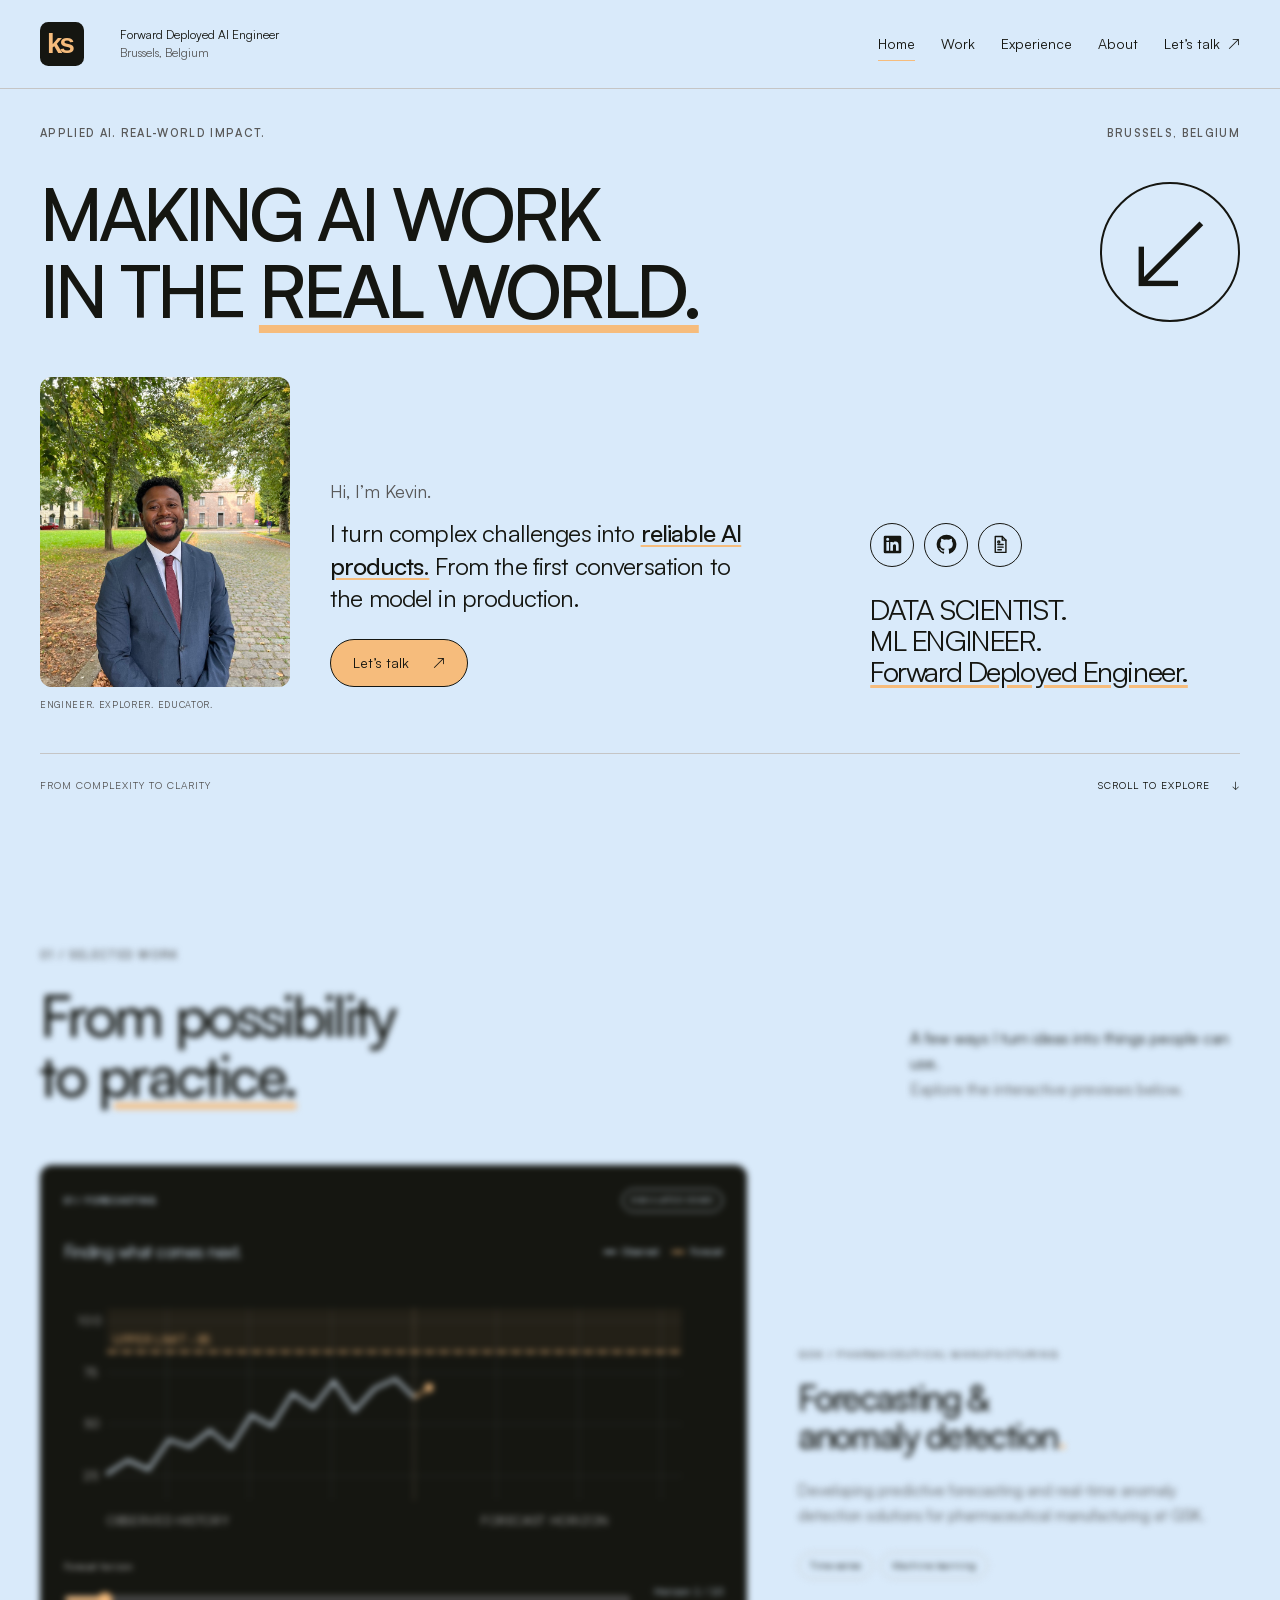
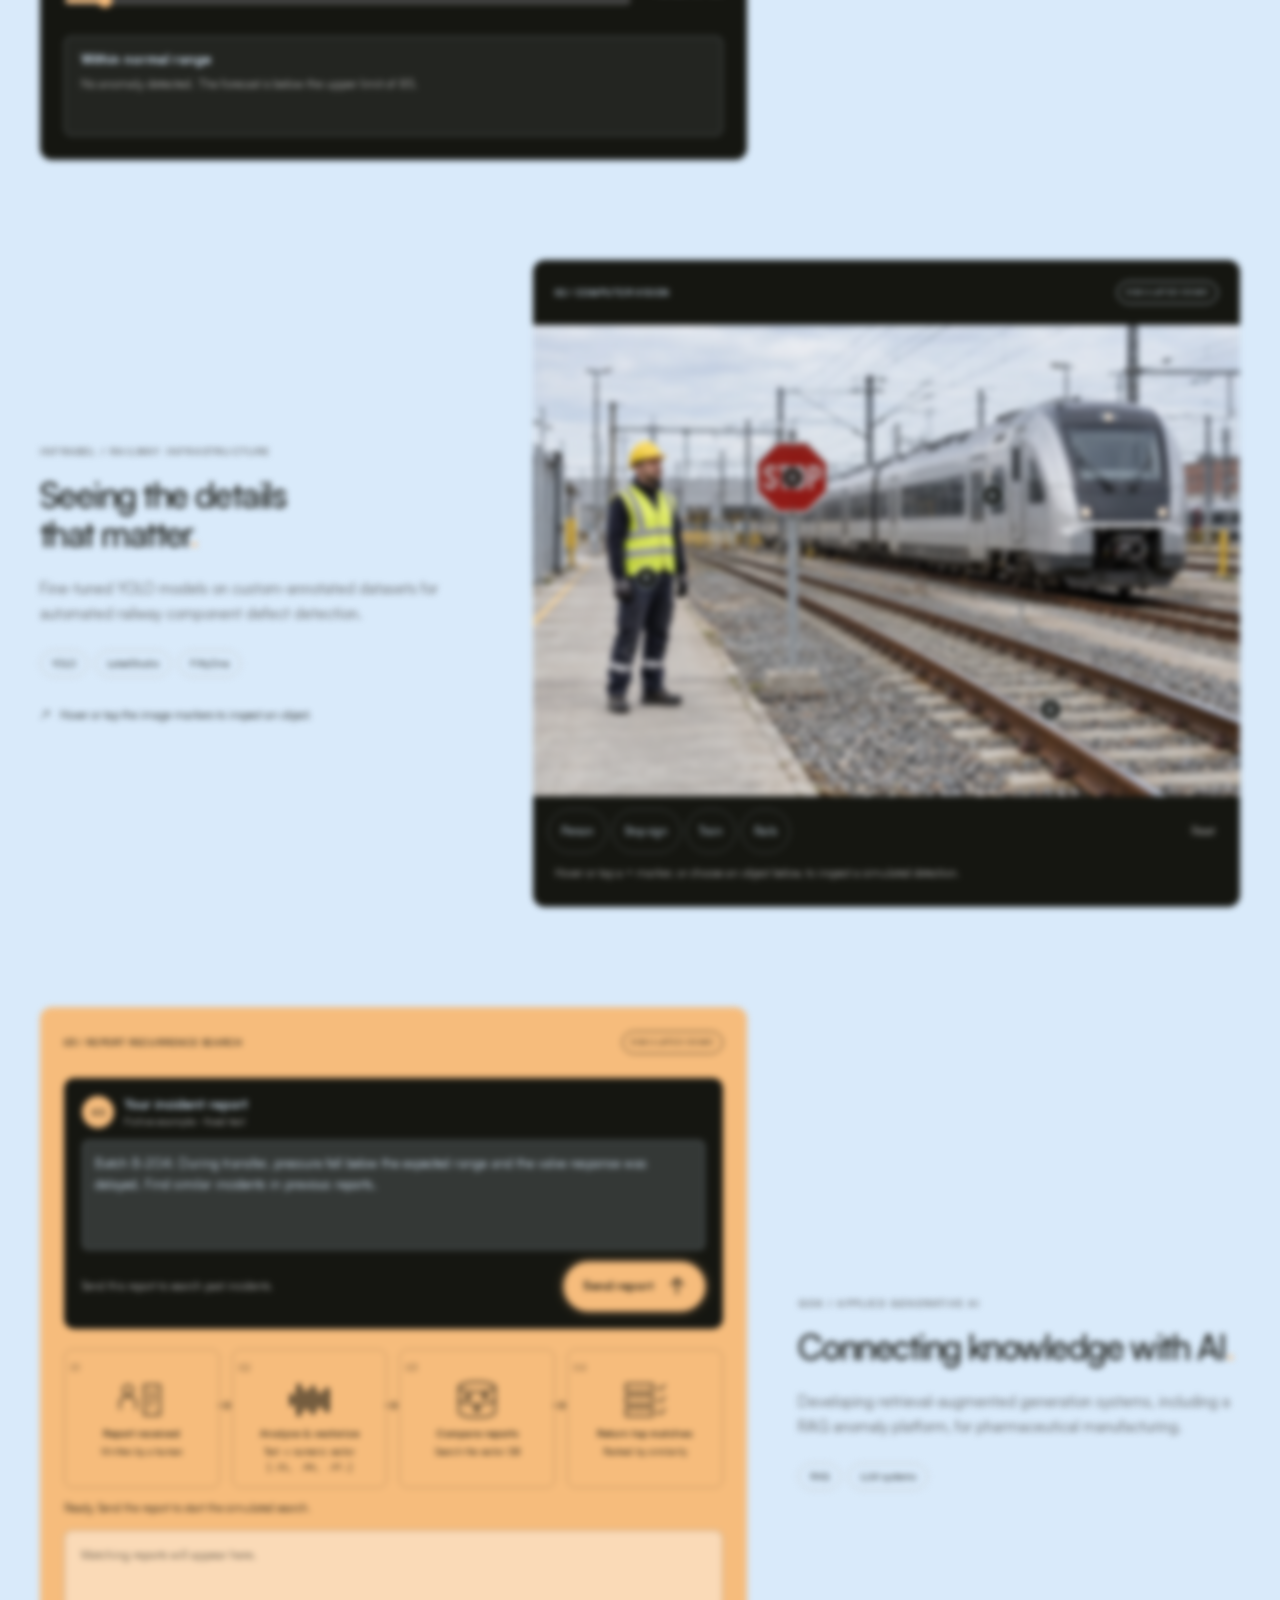
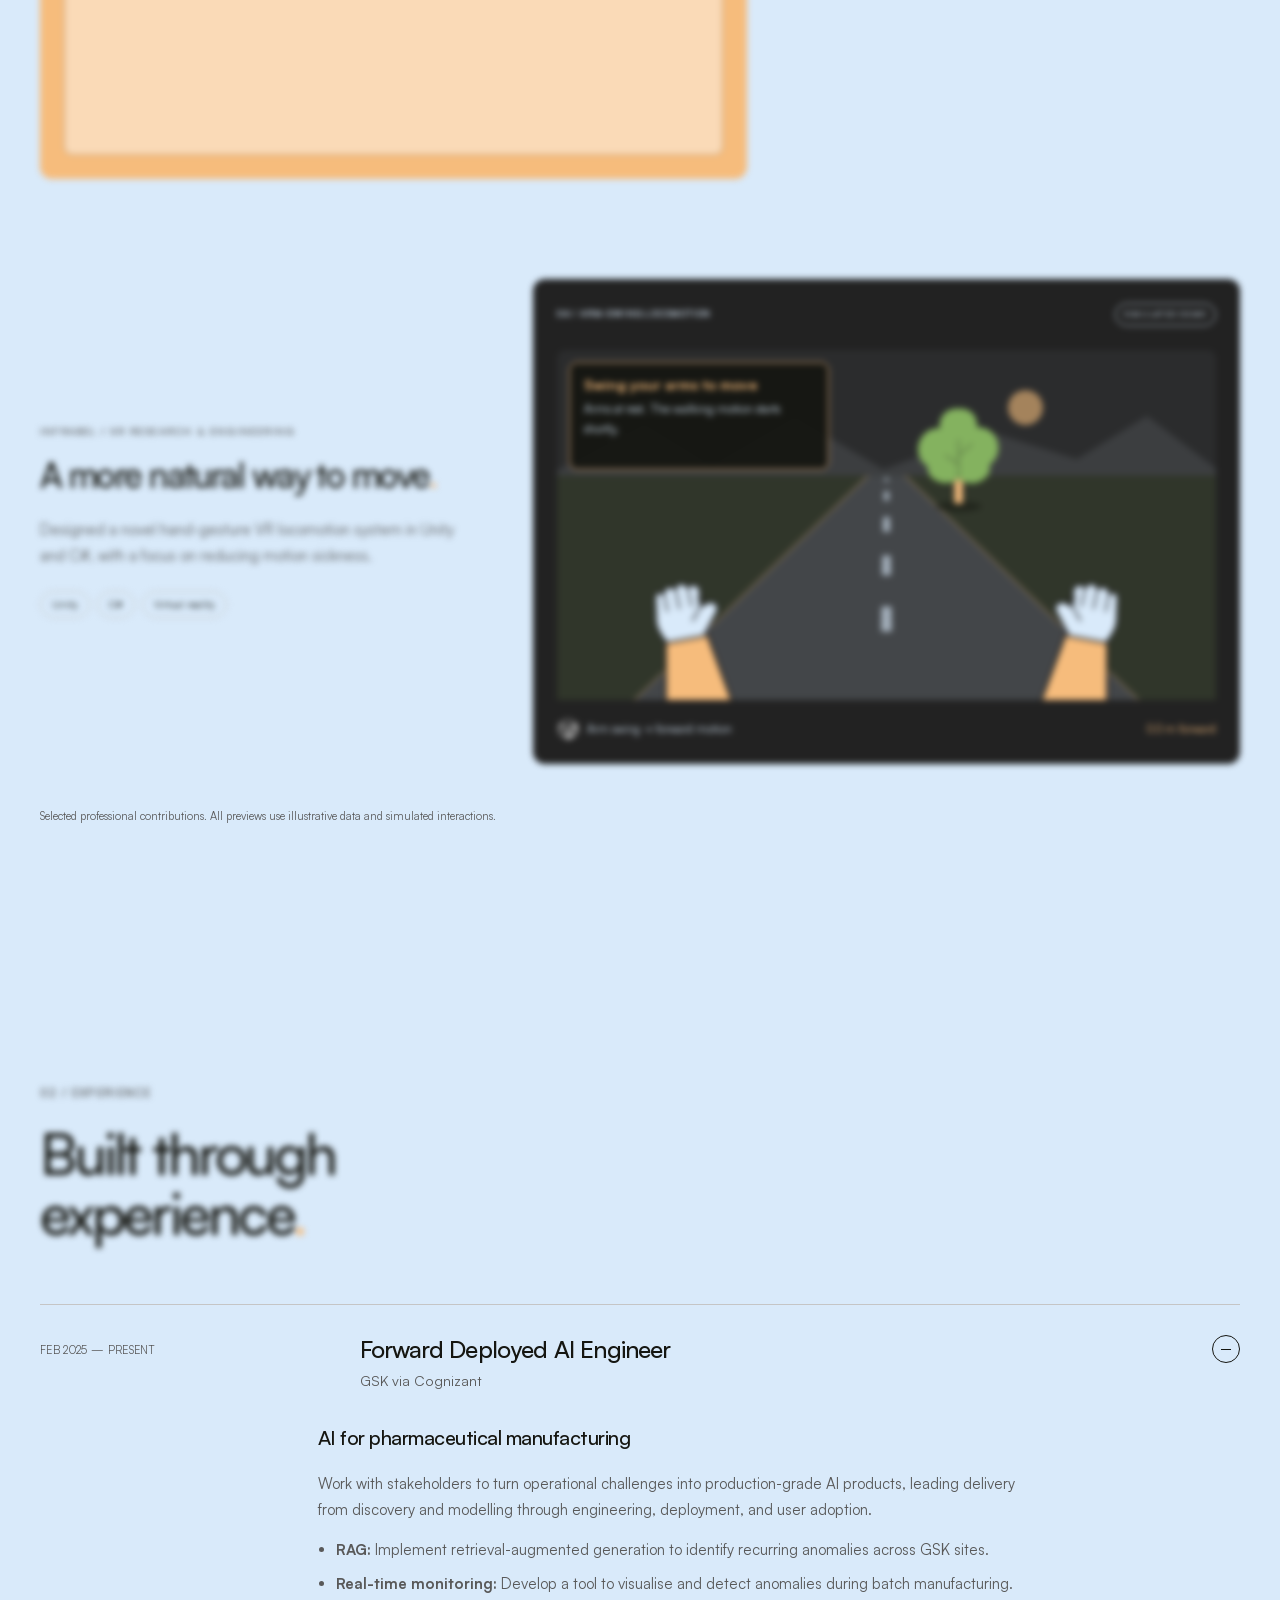
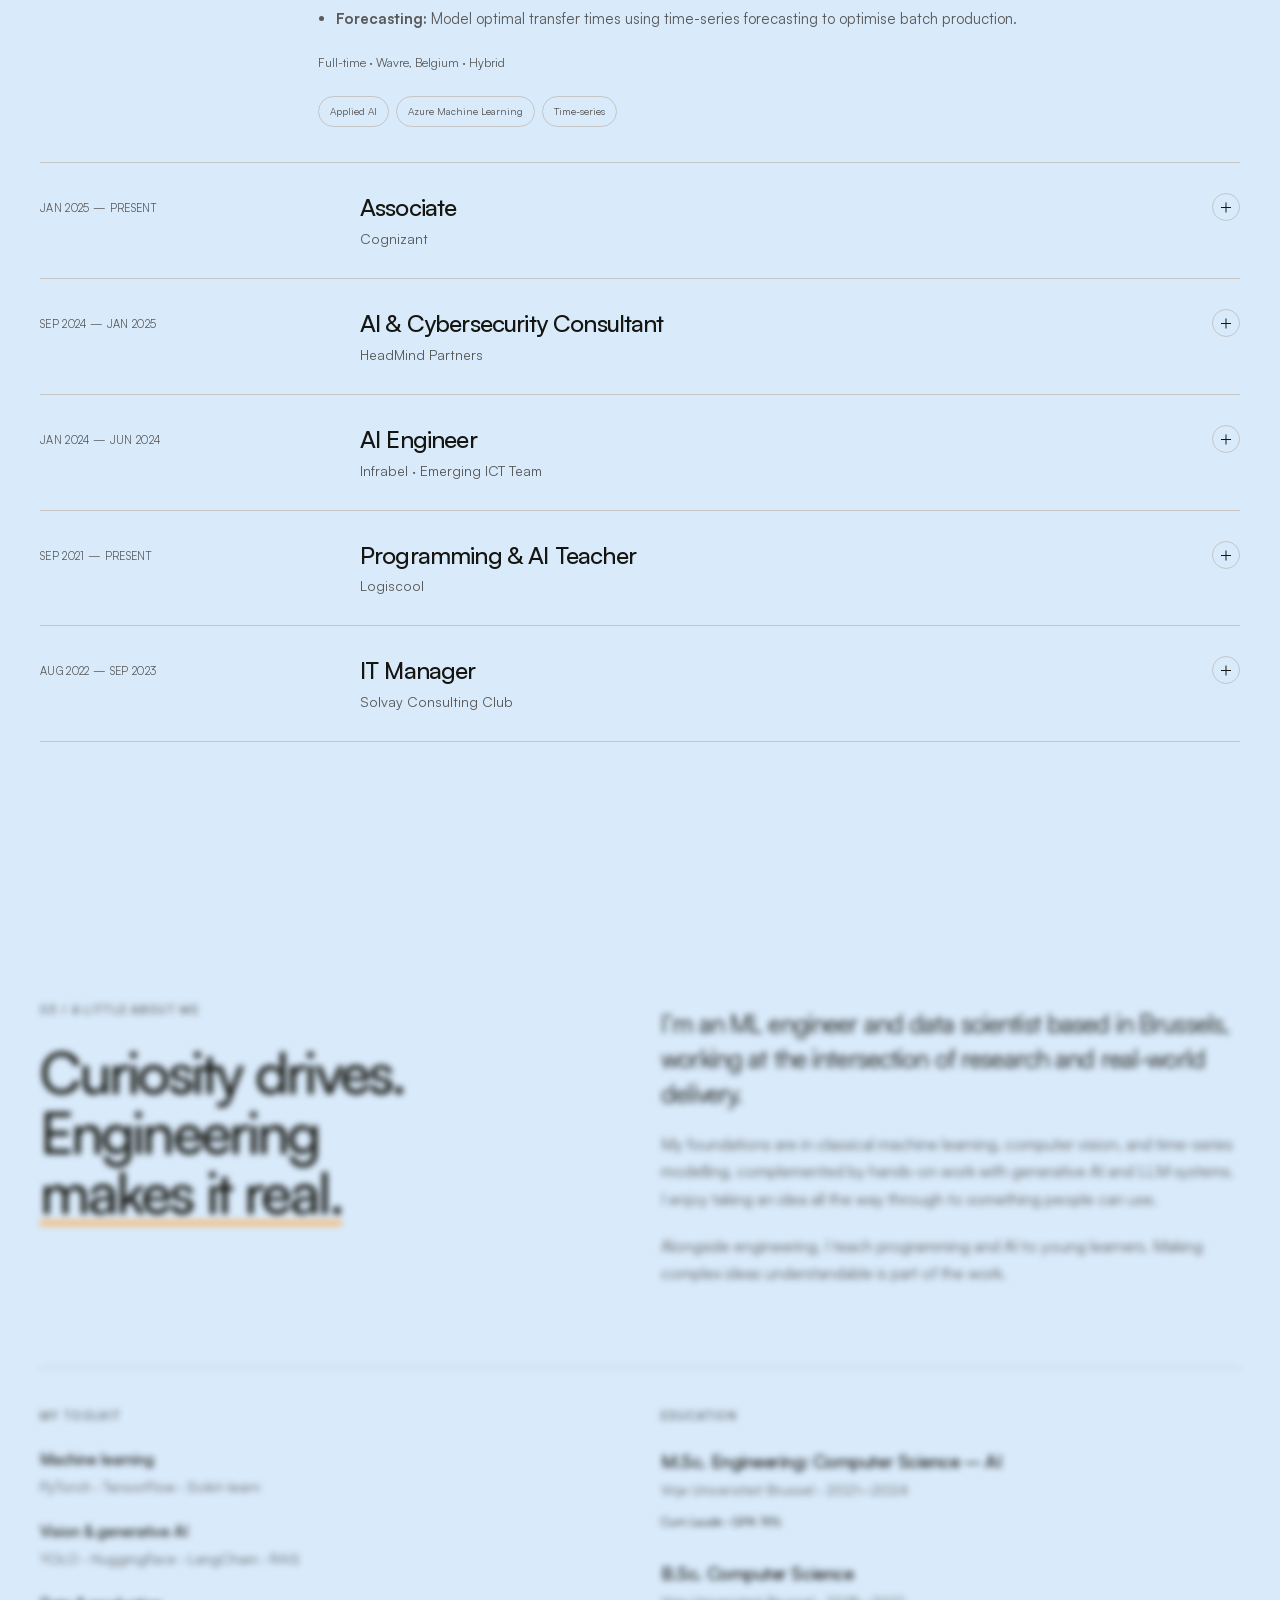
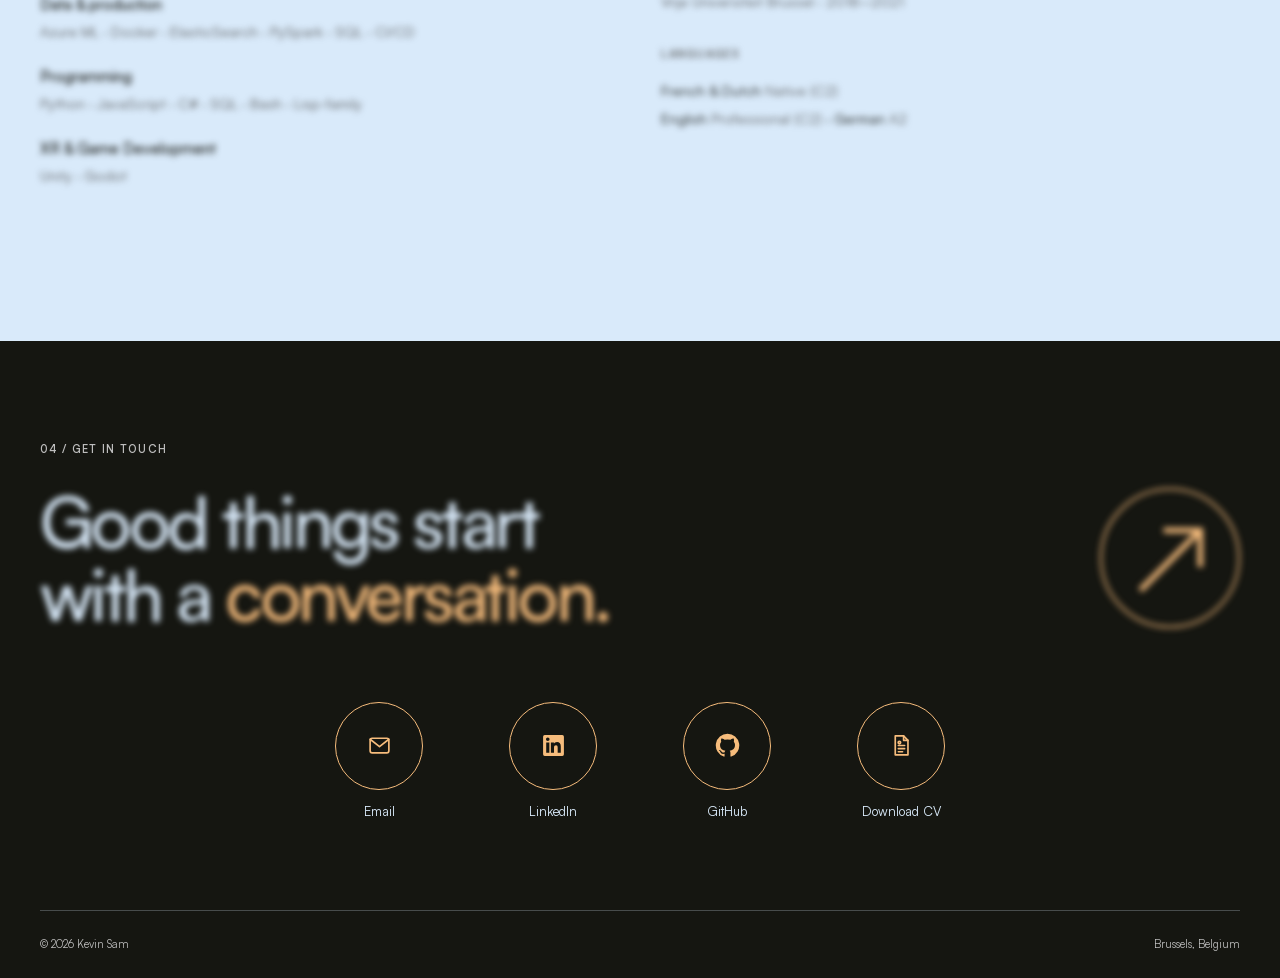
==== commit a9790e29: "fix: issues with phone version" ====
--- a/index.html
+++ b/index.html
@@ -23,8 +23,8 @@
   <title>Kevin Sam — Applied AI & Machine Learning</title>
   <link rel="icon" href="assets/favicon.svg" type="image/svg+xml">
   <link rel="preload" href="assets/fonts/Satoshi-Variable.woff2" as="font" type="font/woff2" crossorigin>
-  <link rel="stylesheet" href="styles.css?v=23">
-  <script src="script.js?v=19" defer></script>
+  <link rel="stylesheet" href="styles.css?v=27">
+  <script src="script.js?v=20" defer></script>
 </head>
 <body>
   <div class="loading-screen" role="status" aria-label="Loading Kevin Sam’s portfolio">
--- a/styles.css
+++ b/styles.css
@@ -193,7 +193,7 @@
 .object-hotspot:hover .hotspot-marker, .object-hotspot:focus-visible .hotspot-marker, .object-hotspot[aria-pressed='true'] .hotspot-marker { background: var(--accent); transform: scale(1.16); }
 .object-hotspot:focus-visible { outline-color: var(--on-dark); outline-offset: 0; }
 .detection-box { position: absolute; border: 2px solid var(--detection); box-shadow: 0 0 0 1px var(--detection-label-bg); background: var(--detection-tint); z-index: 2; pointer-events: none; }
-#detection-label { position: absolute; top: 0; left: 0; max-width: 100%; padding: 4px 6px; background: var(--detection-label-bg); color: var(--detection); font: 10px Satoshi,sans-serif; white-space: normal; }
+#detection-label { position: absolute; top: auto; bottom: calc(100% + 5px); left: 0; width: max-content; max-width: 180px; padding: 5px 7px; background: var(--detection-label-bg); color: var(--detection); font: 10px Satoshi,sans-serif; line-height: 1.3; white-space: nowrap; }
 .object-controls { padding: 13px 15px 0; display: flex; flex-wrap: wrap; align-items: center; gap: 5px; }
 .object-button, .detection-reset { border: 1px solid var(--demo-line); border-radius: 30px; min-width: 44px; min-height: 44px; background: transparent; color: var(--demo-ink); padding: 7px 12px; font-size: 11px; transition: background .2s, color .2s; }
 .object-button[aria-pressed='true'] { background: var(--accent); border-color: var(--accent); color: var(--on-accent); }
@@ -495,7 +495,7 @@
   .object-button { padding-inline: 10px; font-size: 10px; }
   .detection-reset { font-size: 10px; }
   .detection-result { padding-inline: 18px; min-height: 65px; }
-  #detection-label { font-size: 8px; padding: 3px 4px; }
+  #detection-label { font-size: 10px; padding: 5px 7px; }
   .project-pair { grid-template-columns: 1fr; margin-top: 56px; gap: 50px; }
   .project-small .project-visual { min-height: 345px; }
   .project-small .project-info { padding-top: 24px; }
@@ -630,3 +630,15 @@
 @media (prefers-reduced-motion: reduce) {
   .social-links > a, .contact-links > a, .contact-link-circle { transition: none; }
 }
+
+/* On phones, lead with the project context before its interactive preview. */
+@media (max-width: 767px) {
+  .project > .project-info { grid-column: 1; grid-row: 1; }
+  .project > .project-visual { grid-column: 1; grid-row: 2; }
+  .project:nth-child(even) > .project-info { grid-row: 1; }
+  .project:nth-child(even) > .project-visual { grid-row: 2; }
+}
+
+/* JS keeps details visible long enough to animate closing as well as opening. */
+.experience details.accordion-ready .exp-body { display: block; overflow: hidden; transition: none; }
+.experience details.accordion-ready .exp-body-inner { transition: none; }
